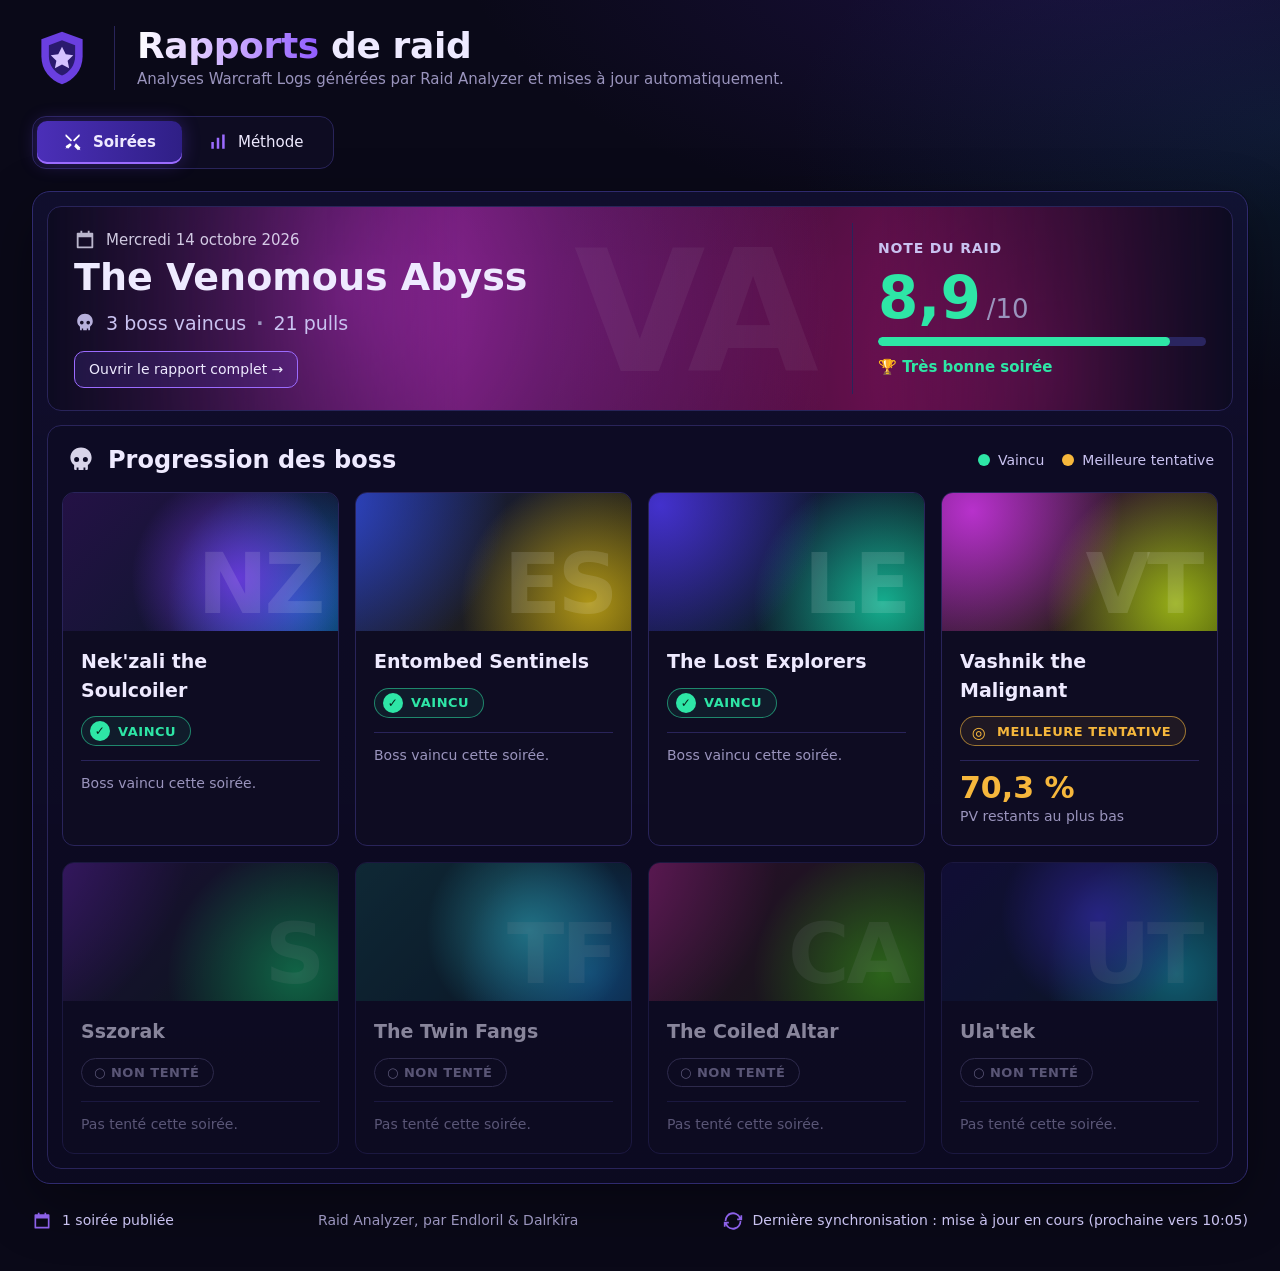
==== index.html @ fde401ca "Page d'accueil des rapports" ====
<!doctype html><html lang="fr" data-site-version="5"><head><meta charset="utf-8"><meta name="viewport" content="width=device-width,initial-scale=1">
<title>Rapports de raid</title>
<style>:root{--bg:#0a0918;--card:#121029;--card2:#0e0c22;--fg:#eeeaff;--muted:#9a94bd;--line:#29245a;--acc:#9b6bff;--accs:#9b6bff26;--good:#2ee6a6;--warn:#f6b73c;--bad:#ff6b81}
*{box-sizing:border-box}body{margin:0;color:var(--fg);font:15px/1.5 system-ui,-apple-system,"Segoe UI",Roboto,sans-serif;background:radial-gradient(900px 420px at 85% -5%,#3b1d8a55,transparent 70%),radial-gradient(700px 380px at 100% 10%,#0e5a7a33,transparent 70%),var(--bg);min-height:100vh}
a{color:inherit}.muted{color:var(--muted)}.small{font-size:13px}
.page{max-width:1420px;margin:auto;padding:26px 32px 40px}
.top{display:flex;align-items:center;gap:22px}.top .crest{width:60px;height:60px;flex:none}.crest .c1{fill:#6a3fe0}.crest .c2{fill:#2a1a6e}.crest .c3{fill:#d4c2ff}
.ttl{border-left:1px solid var(--line);padding-left:22px}.ttl h1{margin:0;font-size:36px;line-height:1.1;letter-spacing:-.01em}.grad{background:linear-gradient(90deg,#fff 0%,#c9a8ff 55%,#8f5bff 100%);-webkit-background-clip:text;background-clip:text;color:transparent}.sub{color:var(--muted);font-size:15px;margin-top:2px}
.pnav{display:inline-flex;flex-wrap:wrap;gap:0;margin:26px 0 22px;padding:4px;border:1px solid var(--line);border-radius:14px;background:var(--card2);position:static;border-bottom:1px solid var(--line)}
.pnav a,.pnav button{display:inline-flex;align-items:center;gap:10px;padding:10px 26px;border-radius:10px;text-decoration:none;font:inherit;font-size:15px;color:var(--fg);background:none;border:0;cursor:pointer}
.pnav svg{width:20px;height:20px;fill:var(--acc)}.pnav a.on,.pnav button.on{background:linear-gradient(90deg,#4b2fb8,#2f1f86);box-shadow:inset 0 -2px 0 #9b6bff,0 0 18px #6a3fe055;font-weight:600}.pnav .on svg{fill:#fff}
.pnav .d{margin-right:-2px}
.panel{border:1px solid #2f2a6e;border-radius:18px;padding:14px;background:linear-gradient(180deg,#14113a99,#0c0a22cc);box-shadow:0 0 0 1px #00000040,0 20px 60px #00000055}
.inner{border:1px solid var(--line);border-radius:14px;padding:14px;margin-top:14px;background:#0c0a2299}
.hero{position:relative;display:grid;grid-template-columns:1fr 380px;border:1px solid var(--line);border-radius:14px;overflow:hidden;min-height:176px;background:var(--card2)}
.hero>.ban{position:absolute;inset:0;height:auto;opacity:.75;-webkit-mask-image:linear-gradient(90deg,transparent 0%,#000 35%,#000 70%,transparent 100%);mask-image:linear-gradient(90deg,transparent 0%,#000 35%,#000 70%,transparent 100%)}.hero>.ban span{font-size:170px;right:420px;bottom:-30px;color:#ffffff12}
.hl,.hr{position:relative;padding:22px 26px}.hd{display:flex;align-items:center;gap:10px;color:var(--fg);opacity:.85;font-size:15px}.hl h2{font-size:38px;margin:6px 0 10px;line-height:1.1}.hs{display:flex;align-items:center;gap:10px;font-size:19px;color:#c9c2f0}.hs b{color:var(--muted)}
.hr{display:flex;flex-direction:column;justify-content:center;gap:10px}.hr:before{content:"";position:absolute;left:0;top:16px;bottom:16px;border-left:1px solid var(--line)}.hk{font-size:14px;letter-spacing:.06em;text-transform:uppercase;color:#c9c2f0;font-weight:600}
.hn{font-size:58px;font-weight:800;line-height:1}.hn span{font-size:26px;font-weight:500;color:var(--muted);margin-left:6px}.hn.good{color:var(--good)}.hn.warn{color:var(--warn)}.hn.bad{color:var(--bad)}
.bar10{height:9px;border-radius:9px;background:#2a2560;overflow:hidden}.bar10 i{display:block;height:100%;border-radius:9px;background:var(--good)}.bar10.warn i{background:var(--warn)}.bar10.bad i{background:var(--bad)}.hv{font-weight:600}.hv.good{color:var(--good)}.hv.warn{color:var(--warn)}.hv.bad{color:var(--bad)}
.btn{display:inline-block;margin-top:14px;font-size:14px;border:1px solid var(--acc);color:var(--fg);background:#5b3fc433;border-radius:10px;padding:7px 14px;text-decoration:none;cursor:pointer;font-family:inherit}.btn:hover{background:#5b3fc466}
.ico{width:22px;height:22px;fill:currentColor;flex:none;opacity:.9}
.sechead{display:flex;justify-content:space-between;align-items:center;gap:12px;flex-wrap:wrap;margin:2px 4px 14px}.sechead h2{display:flex;align-items:center;gap:12px;margin:0;font-size:24px}.sechead h2 .ico{width:30px;height:30px}
.leg{display:flex;gap:18px;font-size:14px;color:#c9c2f0}.leg span{display:inline-flex;gap:8px;align-items:center}.d{display:inline-block;width:12px;height:12px;border-radius:50%;flex:none}.d.kill{background:var(--good)}.d.best{background:var(--warn)}.d.none{background:#5b567a}
.bgrid{display:grid;grid-template-columns:repeat(auto-fill,minmax(250px,1fr));gap:16px}
.btile{display:block;background:var(--card2);border:1px solid var(--line);border-radius:12px;overflow:hidden;text-decoration:none;color:var(--fg);cursor:pointer;transition:transform .12s,border-color .12s,box-shadow .12s}.btile:hover{transform:translateY(-2px);border-color:#7b5cff;box-shadow:0 8px 26px #6a3fe033}.btile.off{opacity:.55;cursor:default}.btile.off:hover{transform:none;border-color:var(--line);box-shadow:none}
.ban{position:relative;height:138px;background:radial-gradient(circle at var(--x) var(--y),hsl(var(--a) 85% 58%/.8),transparent 55%),radial-gradient(circle at 85% 80%,hsl(var(--b) 80% 48%/.75),transparent 50%),linear-gradient(135deg,hsl(var(--a) 60% 17%),hsl(var(--b) 65% 9%));overflow:hidden}.ban span{position:absolute;right:16px;bottom:-16px;font-size:84px;font-weight:900;color:#ffffff1f;letter-spacing:-.04em}
.bt{padding:16px 18px 18px}.bt h3{margin:0 0 12px;font-size:19px}.bt hr{border:0;border-top:1px solid var(--line);margin:14px 0 12px}
.st{display:inline-flex;align-items:center;gap:8px;font-size:13px;font-weight:700;letter-spacing:.04em;text-transform:uppercase;padding:4px 14px 4px 8px;border-radius:999px;border:1.5px solid}.st i{display:inline-grid;place-items:center;width:20px;height:20px;border-radius:50%;font-style:normal;font-size:12px}
.st.kill{color:var(--good);border-color:#2ee6a688;background:#2ee6a612}.st.kill i{background:var(--good);color:#06281c}.st.best{color:var(--warn);border-color:#f6b73c99;background:#f6b73c12}.st.best i{color:var(--warn);font-size:16px}.st.none{color:var(--muted);border-color:#4a4570;padding-left:12px}
.big{font-size:30px;font-weight:800;color:var(--warn);line-height:1.1;margin-top:-2px}.bf{margin:2px 0 0;font-size:14px;color:var(--muted)}
.car{display:flex;gap:10px;overflow-x:auto;padding:2px 2px 12px;margin:0 0 6px}.sc{flex:0 0 auto;display:flex;align-items:center;gap:12px;background:var(--card2);border:1px solid var(--line);border-radius:12px;padding:8px 14px;color:var(--fg);font:inherit;cursor:pointer}.sc span{font-size:12px;color:var(--muted)}.sc em{font-style:normal;font-weight:800}.sc em.good{color:var(--good)}.sc em.warn{color:var(--warn)}.sc em.bad{color:var(--bad)}.sc.on{border-color:var(--acc);box-shadow:0 0 0 2px #9b6bff44}
.foot{display:flex;justify-content:space-between;gap:12px;flex-wrap:wrap;margin-top:26px;color:#c9c2f0;font-size:14px}.foot>span{display:inline-flex;gap:10px;align-items:center}.foot .ico{width:20px;height:20px;fill:var(--acc)}
.prose{max-width:820px;padding:8px 26px 20px}.prose h3{margin:22px 0 6px;font-size:17px}.prose li{margin:4px 0}
@media(max-width:900px){.page{padding:16px}.top{gap:14px}.top .crest{width:42px;height:42px}.ttl{padding-left:14px}.ttl h1{font-size:26px}.hero{grid-template-columns:1fr}.hr:before{left:16px;right:16px;top:0;bottom:auto;border-left:0;border-top:1px solid var(--line)}.hl h2{font-size:28px}.hn{font-size:44px}.pnav a,.pnav button{padding:9px 14px}}</style></head>
<body><div class="page">
<header class="top"><svg class="crest" viewBox="0 0 64 64" aria-hidden="true"><path d="M32 4 54 12v18c0 15-9.6 25.6-22 30C19.6 55.6 10 45 10 30V12z" class="c1"/><path d="M32 13 46 18.5V30c0 9.6-5.8 17-14 20.6C23.8 47 18 39.6 18 30V18.5z" class="c2"/><path d="M32 20l4 8 8 1-6 6 1.6 8L32 39l-7.6 4 1.6-8-6-6 8-1z" class="c3"/></svg>
<div class="ttl"><h1><span class="grad">Rapports</span> de raid</h1><div class="sub" id="sub">Analyses Warcraft Logs générées par Raid Analyzer et mises à jour automatiquement.</div></div></header>
<nav class="pnav"><a href="#/" data-r="/"><svg viewBox="0 0 24 24"><path d="M4 3l7 7-1.5 1.5L3 5V3zm16 0v2l-6.5 6.5L12 10l7-7zM8.5 13.5l2 2L6 20l-1-1-2 1 1-2-1-1zm7 0L21 19l-1 1 1 2-2-1-1 1-4.5-4.5z"/></svg>Soirées</a><a href="#/methode" data-r="/methode"><svg viewBox="0 0 24 24"><path d="M4 20V12h3v8zm6.5 0V7h3v13zM17 20V3h3v17z"/></svg>Méthode</a></nav>
<div id="app"><p class="muted">Chargement…</p></div>
<footer class="foot"><span id="fcount"></span><span class="muted">Raid Analyzer, par Endloril &amp; Dalrkïra</span><span id="fsync"></span></footer></div>
<script>
const esc=s=>String(s??"").replace(/[&<>"']/g,c=>({"&":"&amp;","<":"&lt;",">":"&gt;",'"':"&quot;","'":"&#39;"}[c]));
const day=t=>t?new Date(t).toLocaleDateString("fr-BE",{weekday:"long",day:"numeric",month:"long",year:"numeric"}):"?";
const sday=t=>t?new Date(t).toLocaleDateString("fr-BE",{weekday:"short",day:"numeric",month:"short"}):"?";
const cap=s=>s?s[0].toUpperCase()+s.slice(1):s, fr=v=>v==null?"—":Number(v).toLocaleString("fr-BE",{maximumFractionDigits:1});
const hash=s=>{let h=0;for(const c of String(s))h=(h*31+c.charCodeAt(0))>>>0;return h};
const banner=n=>{const h=hash(n),a=180+h%150,b=180+(h>>8)%150,x=20+(h>>4)%60,y=20+(h>>12)%50;return '<div class="ban" style="--a:'+a+';--b:'+b+';--x:'+x+'%;--y:'+y+'%"><span>'+esc(String(n).replace(/^the\s+/i,"").split(/[\s,']/).filter(Boolean).slice(0,2).map(w=>w[0]).join("").toUpperCase())+'</span></div>'};
const lvl=n=>n==null?"":n>=6.5?"good":n>=5?"warn":"bad", verdict=n=>n==null?"":n>=8?"Très bonne soirée":n>=6.5?"Bonne soirée":n>=5?"Soirée correcte":"Soirée difficile";
const SKULL='<svg class="ico" viewBox="0 0 24 24"><path d="M12 2C7 2 3.5 5.6 3.5 10.2c0 2.7 1.3 4.6 3 5.8V19a1 1 0 0 0 1 1h1v-2h1.5v2h4v-2H15.5v2h1a1 1 0 0 0 1-1v-3c1.7-1.2 3-3.1 3-5.8C20.5 5.6 17 2 12 2zM8.5 13.5a2 2 0 1 1 0-4 2 2 0 0 1 0 4zm7 0a2 2 0 1 1 0-4 2 2 0 0 1 0 4z"/></svg>';
const CAL='<svg class="ico" viewBox="0 0 24 24"><path d="M7 2v2H4a1 1 0 0 0-1 1v15a1 1 0 0 0 1 1h16a1 1 0 0 0 1-1V5a1 1 0 0 0-1-1h-3V2h-2v2H9V2zM5 9h14v10H5z"/></svg>';
let data=null,sel=0;
async function load(){if(data)return data;try{const r=await fetch("rapports/index.json?"+Date.now());data=r.ok?await r.json():[]}catch(e){data=[]}
  const g=data.find(x=>x.guild);if(g){document.getElementById("sub").innerHTML="&lt;"+esc(g.guild)+"&gt;"+(g.server?" · "+esc(g.server):"")+" — analyses Warcraft Logs générées par Raid Analyzer et mises à jour automatiquement.";document.title="Rapports de raid — "+g.guild}
  document.getElementById("fcount").innerHTML=CAL+data.length+" soirée"+(data.length>1?"s":"")+" publiée"+(data.length>1?"s":"");
  const live=data.find(x=>x.auto),last=Math.max(0,...data.map(x=>x.generated||0));
  document.getElementById("fsync").innerHTML='<svg class="ico" viewBox="0 0 24 24"><path d="M12 4a8 8 0 0 1 7.4 5H17v2h6V5h-2v2.3A10 10 0 0 0 2 12h2a8 8 0 0 1 8-8zm8 8a8 8 0 0 1-15.4 3H7v-2H1v6h2v-2.3A10 10 0 0 0 22 12z"/></svg>Dernière synchronisation : '+(live?"mise à jour en cours"+(live.next_update?" (prochaine vers "+new Date(live.next_update).toLocaleTimeString("fr-BE",{hour:"2-digit",minute:"2-digit"})+")":""):last?new Date(last).toLocaleString("fr-BE",{day:"2-digit",month:"2-digit",hour:"2-digit",minute:"2-digit"}):"—");
  return data}
const METHODE='<div class="panel prose"><h3>Ce qui est analysé</h3><p>Chaque soirée est analysée en entier : tous les boss et tous les pulls. La note de la soirée est la moyenne de tous les pulls de chaque joueur.</p><h3>Comment un joueur est noté</h3><ul><li>Chaque joueur est comparé à la moyenne du raid sur le même pull, mécanique par mécanique.</li><li>Un écart compte s\'il est d\'au moins 1,5× la moyenne, sur au moins 30 % des pulls, et pèse au moins 1 % des dégâts subis par le joueur.</li><li>Les pénalités sont plafonnées à 2,5 points par mécanique ; la note va de 1 à 10.</li><li>Morts : au moins 2× le raid sur 3 pulls (tanks : 1,25× sur 2 pulls).</li></ul><h3>Ce qui est gardé d\'un wipe</h3><p>Un wipe est analysé jusqu\'à l\'événement qui le cause (2e mort, tank mort non relevé, ou 1er fail majeur), plus le fail suivant.</p><h3>Healers, DPS, tanks et stuff</h3><p>Le gameplay de chaque joueur et son stuff sont comparés aux meilleurs logs mondiaux de sa spé, sur le même boss et la même difficulté. Note : 60 % gameplay comparé au top, 40 % respect de la strat.</p><h3>Mise à jour</h3><p>Pendant et après la soirée, les rapports sont complétés automatiquement. Un rapport est clôturé quand tout est chargé et qu\'aucun pull n\'a été ajouté depuis 1 h.</p></div>';
function tile(b,file){const st=!b.tried?'<span class="st none">○ Non tenté</span>':b.kills?'<span class="st kill"><i>✓</i>Vaincu</span>':'<span class="st best"><i>◎</i>Meilleure tentative</span>';
  const ft=!b.tried?'<p class="bf">Pas tenté cette soirée.</p>':b.kills?'<p class="bf">Boss vaincu cette soirée.</p>':'<div class="big">'+fr(b.best_pct)+' %</div><p class="bf">PV restants au plus bas</p>';
  const inner=banner(b.name)+'<div class="bt"><h3>'+esc(b.name)+'</h3>'+st+'<hr>'+ft+'</div>';return b.key?'<a class="btile" href="'+esc(file)+'#'+esc(b.key)+'">'+inner+'</a>':'<div class="btile off">'+inner+'</div>'}
function soirees(list){const x=list[sel]||list[0],bs=x.bosses||[],k=bs.filter(b=>b.kills).length;
  const car=list.length>1?'<div class="car">'+list.map((e,i)=>'<button class="sc'+(i===sel?" on":"")+'" data-i="'+i+'"><span>'+esc(sday(e.raid_date))+'</span><b>'+esc(e.zone||e.title)+'</b><em class="'+lvl(e.note)+'">'+fr(e.note)+'</em></button>').join("")+'</div>':"";
  const hero='<section class="hero">'+banner(x.zone||x.title)+'<div class="hl"><div class="hd">'+CAL+esc(cap(day(x.raid_date)))+'</div><h2>'+esc(x.zone||x.title)+'</h2><div class="hs">'+SKULL+k+' boss vaincu'+(k>1?"s":"")+' <b>·</b> '+(x.pulls??"?")+' pulls</div><a class="btn" href="'+esc(x.file)+'">Ouvrir le rapport complet →</a></div><div class="hr"><div class="hk">Note du raid</div><div class="hn '+lvl(x.note)+'">'+fr(x.note)+'<span>/10</span></div><div class="bar10 '+lvl(x.note)+'"><i style="width:'+((x.note??0)*10)+'%"></i></div><div class="hv '+lvl(x.note)+'">🏆 '+esc(verdict(x.note))+'</div></div></section>';
  return car+'<div class="panel">'+hero+'<section class="inner"><div class="sechead"><h2>'+SKULL+'Progression des boss</h2><div class="leg"><span><i class="d kill"></i>Vaincu</span><span><i class="d best"></i>Meilleure tentative</span></div></div><div class="bgrid">'+bs.map(b=>tile(b,x.file)).join("")+'</div></section></div>'}
async function route(){const r=location.hash.replace(/^#/,"")||"/";document.querySelectorAll(".pnav a").forEach(a=>a.classList.toggle("on",a.dataset.r===r));const app=document.getElementById("app");
  const list=await load();if(r==="/methode"){app.innerHTML=METHODE;return}
  if(!list.length){app.innerHTML='<p class="muted">Aucun rapport publié pour l\'instant.</p>';return}app.innerHTML=soirees(list)}
document.addEventListener("click",e=>{const b=e.target.closest(".sc");if(b){sel=+b.dataset.i;route()}});
addEventListener("hashchange",route);route();
</script></body></html>
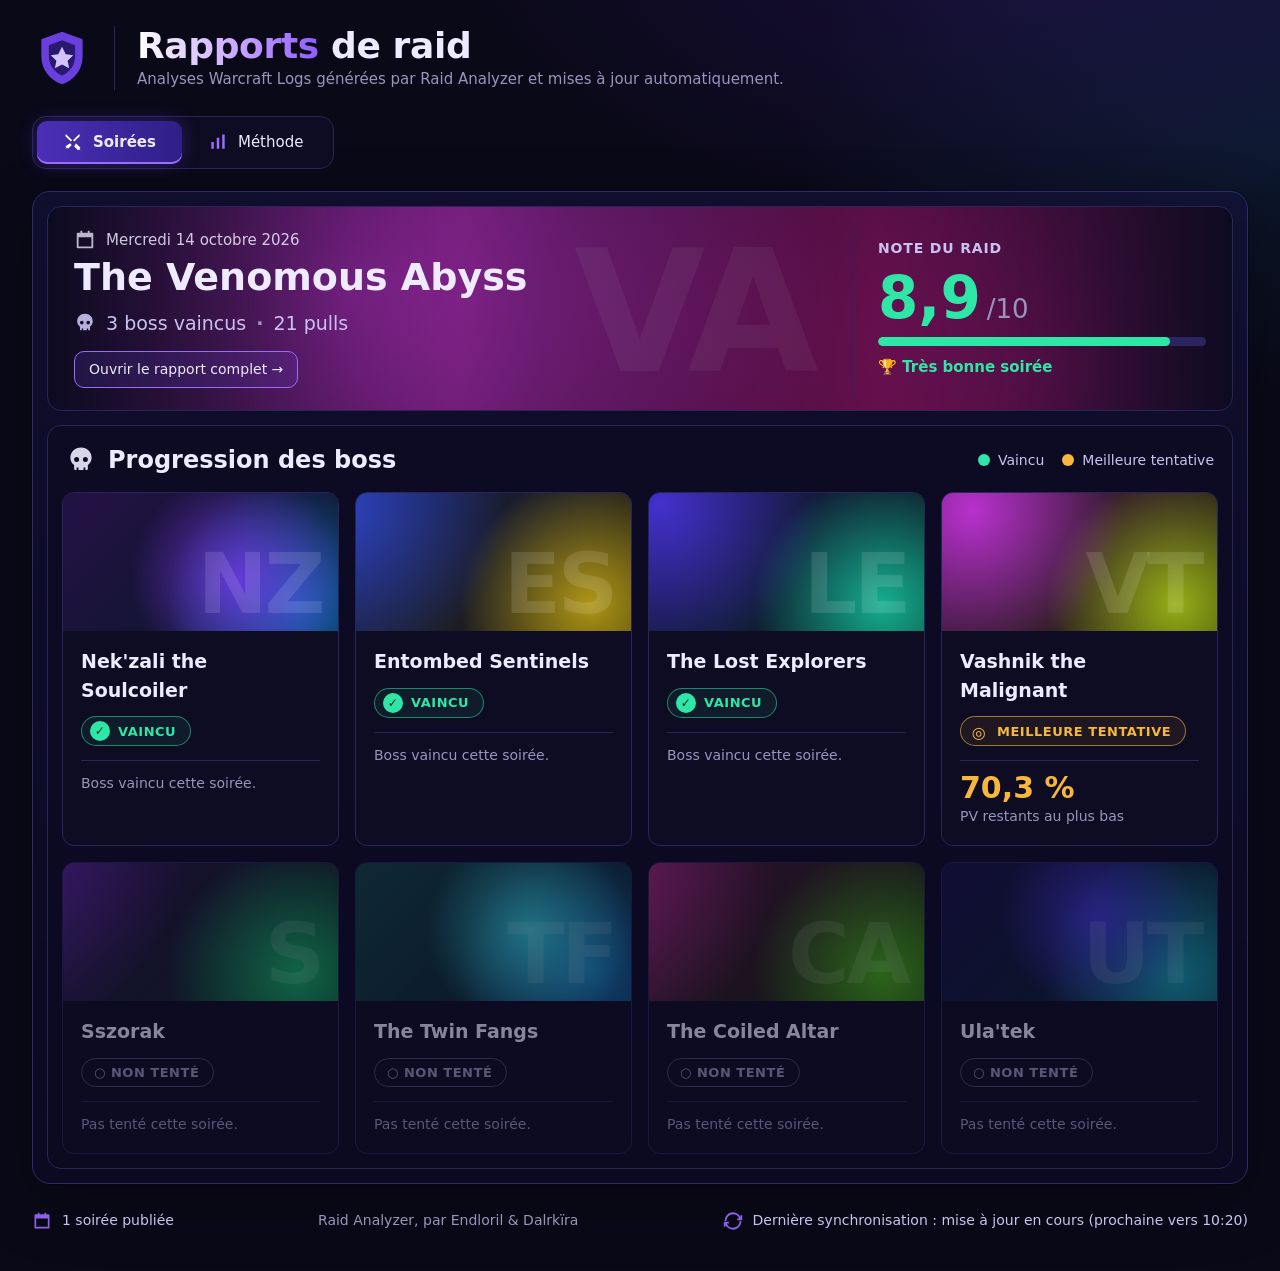
==== commit 0d550afa: "Page d'accueil des rapports" ====
--- a/index.html
+++ b/index.html
@@ -1,4 +1,4 @@
-<!doctype html><html lang="fr" data-site-version="5"><head><meta charset="utf-8"><meta name="viewport" content="width=device-width,initial-scale=1">
+<!doctype html><html lang="fr" data-site-version="6"><head><meta charset="utf-8"><meta name="viewport" content="width=device-width,initial-scale=1">
 <title>Rapports de raid</title>
 <style>:root{--bg:#0a0918;--card:#121029;--card2:#0e0c22;--fg:#eeeaff;--muted:#9a94bd;--line:#29245a;--acc:#9b6bff;--accs:#9b6bff26;--good:#2ee6a6;--warn:#f6b73c;--bad:#ff6b81}
 *{box-sizing:border-box}body{margin:0;color:var(--fg);font:15px/1.5 system-ui,-apple-system,"Segoe UI",Roboto,sans-serif;background:radial-gradient(900px 420px at 85% -5%,#3b1d8a55,transparent 70%),radial-gradient(700px 380px at 100% 10%,#0e5a7a33,transparent 70%),var(--bg);min-height:100vh}
@@ -9,11 +9,11 @@
 .pnav{display:inline-flex;flex-wrap:wrap;gap:0;margin:26px 0 22px;padding:4px;border:1px solid var(--line);border-radius:14px;background:var(--card2);position:static;border-bottom:1px solid var(--line)}
 .pnav a,.pnav button{display:inline-flex;align-items:center;gap:10px;padding:10px 26px;border-radius:10px;text-decoration:none;font:inherit;font-size:15px;color:var(--fg);background:none;border:0;cursor:pointer}
 .pnav svg{width:20px;height:20px;fill:var(--acc)}.pnav a.on,.pnav button.on{background:linear-gradient(90deg,#4b2fb8,#2f1f86);box-shadow:inset 0 -2px 0 #9b6bff,0 0 18px #6a3fe055;font-weight:600}.pnav .on svg{fill:#fff}
-.pnav .d{margin-right:-2px}
+.pnav .d{margin-right:-2px}.pn{color:var(--cc)!important}
 .panel{border:1px solid #2f2a6e;border-radius:18px;padding:14px;background:linear-gradient(180deg,#14113a99,#0c0a22cc);box-shadow:0 0 0 1px #00000040,0 20px 60px #00000055}
 .inner{border:1px solid var(--line);border-radius:14px;padding:14px;margin-top:14px;background:#0c0a2299}
-.hero{position:relative;display:grid;grid-template-columns:1fr 380px;border:1px solid var(--line);border-radius:14px;overflow:hidden;min-height:176px;background:var(--card2)}
-.hero>.ban{position:absolute;inset:0;height:auto;opacity:.75;-webkit-mask-image:linear-gradient(90deg,transparent 0%,#000 35%,#000 70%,transparent 100%);mask-image:linear-gradient(90deg,transparent 0%,#000 35%,#000 70%,transparent 100%)}.hero>.ban span{font-size:170px;right:420px;bottom:-30px;color:#ffffff12}
+.shero{position:relative;display:grid;grid-template-columns:1fr 380px;border:1px solid var(--line);border-radius:14px;overflow:hidden;min-height:176px;background:var(--card2)}
+.shero>.ban{position:absolute;inset:0;height:auto;opacity:.75;-webkit-mask-image:linear-gradient(90deg,transparent 0%,#000 35%,#000 70%,transparent 100%);mask-image:linear-gradient(90deg,transparent 0%,#000 35%,#000 70%,transparent 100%)}.shero>.ban span{font-size:170px;right:420px;bottom:-30px;color:#ffffff12}
 .hl,.hr{position:relative;padding:22px 26px}.hd{display:flex;align-items:center;gap:10px;color:var(--fg);opacity:.85;font-size:15px}.hl h2{font-size:38px;margin:6px 0 10px;line-height:1.1}.hs{display:flex;align-items:center;gap:10px;font-size:19px;color:#c9c2f0}.hs b{color:var(--muted)}
 .hr{display:flex;flex-direction:column;justify-content:center;gap:10px}.hr:before{content:"";position:absolute;left:0;top:16px;bottom:16px;border-left:1px solid var(--line)}.hk{font-size:14px;letter-spacing:.06em;text-transform:uppercase;color:#c9c2f0;font-weight:600}
 .hn{font-size:58px;font-weight:800;line-height:1}.hn span{font-size:26px;font-weight:500;color:var(--muted);margin-left:6px}.hn.good{color:var(--good)}.hn.warn{color:var(--warn)}.hn.bad{color:var(--bad)}
@@ -32,7 +32,7 @@
 .car{display:flex;gap:10px;overflow-x:auto;padding:2px 2px 12px;margin:0 0 6px}.sc{flex:0 0 auto;display:flex;align-items:center;gap:12px;background:var(--card2);border:1px solid var(--line);border-radius:12px;padding:8px 14px;color:var(--fg);font:inherit;cursor:pointer}.sc span{font-size:12px;color:var(--muted)}.sc em{font-style:normal;font-weight:800}.sc em.good{color:var(--good)}.sc em.warn{color:var(--warn)}.sc em.bad{color:var(--bad)}.sc.on{border-color:var(--acc);box-shadow:0 0 0 2px #9b6bff44}
 .foot{display:flex;justify-content:space-between;gap:12px;flex-wrap:wrap;margin-top:26px;color:#c9c2f0;font-size:14px}.foot>span{display:inline-flex;gap:10px;align-items:center}.foot .ico{width:20px;height:20px;fill:var(--acc)}
 .prose{max-width:820px;padding:8px 26px 20px}.prose h3{margin:22px 0 6px;font-size:17px}.prose li{margin:4px 0}
-@media(max-width:900px){.page{padding:16px}.top{gap:14px}.top .crest{width:42px;height:42px}.ttl{padding-left:14px}.ttl h1{font-size:26px}.hero{grid-template-columns:1fr}.hr:before{left:16px;right:16px;top:0;bottom:auto;border-left:0;border-top:1px solid var(--line)}.hl h2{font-size:28px}.hn{font-size:44px}.pnav a,.pnav button{padding:9px 14px}}</style></head>
+@media(max-width:900px){.page{padding:16px}.top{gap:14px}.top .crest{width:42px;height:42px}.ttl{padding-left:14px}.ttl h1{font-size:26px}.shero{grid-template-columns:1fr}.hr:before{left:16px;right:16px;top:0;bottom:auto;border-left:0;border-top:1px solid var(--line)}.hl h2{font-size:28px}.hn{font-size:44px}.pnav a,.pnav button{padding:9px 14px}}</style></head>
 <body><div class="page">
 <header class="top"><svg class="crest" viewBox="0 0 64 64" aria-hidden="true"><path d="M32 4 54 12v18c0 15-9.6 25.6-22 30C19.6 55.6 10 45 10 30V12z" class="c1"/><path d="M32 13 46 18.5V30c0 9.6-5.8 17-14 20.6C23.8 47 18 39.6 18 30V18.5z" class="c2"/><path d="M32 20l4 8 8 1-6 6 1.6 8L32 39l-7.6 4 1.6-8-6-6 8-1z" class="c3"/></svg>
 <div class="ttl"><h1><span class="grad">Rapports</span> de raid</h1><div class="sub" id="sub">Analyses Warcraft Logs générées par Raid Analyzer et mises à jour automatiquement.</div></div></header>
@@ -62,7 +62,7 @@
   const inner=banner(b.name)+'<div class="bt"><h3>'+esc(b.name)+'</h3>'+st+'<hr>'+ft+'</div>';return b.key?'<a class="btile" href="'+esc(file)+'#'+esc(b.key)+'">'+inner+'</a>':'<div class="btile off">'+inner+'</div>'}
 function soirees(list){const x=list[sel]||list[0],bs=x.bosses||[],k=bs.filter(b=>b.kills).length;
   const car=list.length>1?'<div class="car">'+list.map((e,i)=>'<button class="sc'+(i===sel?" on":"")+'" data-i="'+i+'"><span>'+esc(sday(e.raid_date))+'</span><b>'+esc(e.zone||e.title)+'</b><em class="'+lvl(e.note)+'">'+fr(e.note)+'</em></button>').join("")+'</div>':"";
-  const hero='<section class="hero">'+banner(x.zone||x.title)+'<div class="hl"><div class="hd">'+CAL+esc(cap(day(x.raid_date)))+'</div><h2>'+esc(x.zone||x.title)+'</h2><div class="hs">'+SKULL+k+' boss vaincu'+(k>1?"s":"")+' <b>·</b> '+(x.pulls??"?")+' pulls</div><a class="btn" href="'+esc(x.file)+'">Ouvrir le rapport complet →</a></div><div class="hr"><div class="hk">Note du raid</div><div class="hn '+lvl(x.note)+'">'+fr(x.note)+'<span>/10</span></div><div class="bar10 '+lvl(x.note)+'"><i style="width:'+((x.note??0)*10)+'%"></i></div><div class="hv '+lvl(x.note)+'">🏆 '+esc(verdict(x.note))+'</div></div></section>';
+  const hero='<section class="shero">'+banner(x.zone||x.title)+'<div class="hl"><div class="hd">'+CAL+esc(cap(day(x.raid_date)))+'</div><h2>'+esc(x.zone||x.title)+'</h2><div class="hs">'+SKULL+k+' boss vaincu'+(k>1?"s":"")+' <b>·</b> '+(x.pulls??"?")+' pulls</div><a class="btn" href="'+esc(x.file)+'">Ouvrir le rapport complet →</a></div><div class="hr"><div class="hk">Note du raid</div><div class="hn '+lvl(x.note)+'">'+fr(x.note)+'<span>/10</span></div><div class="bar10 '+lvl(x.note)+'"><i style="width:'+((x.note??0)*10)+'%"></i></div><div class="hv '+lvl(x.note)+'">🏆 '+esc(verdict(x.note))+'</div></div></section>';
   return car+'<div class="panel">'+hero+'<section class="inner"><div class="sechead"><h2>'+SKULL+'Progression des boss</h2><div class="leg"><span><i class="d kill"></i>Vaincu</span><span><i class="d best"></i>Meilleure tentative</span></div></div><div class="bgrid">'+bs.map(b=>tile(b,x.file)).join("")+'</div></section></div>'}
 async function route(){const r=location.hash.replace(/^#/,"")||"/";document.querySelectorAll(".pnav a").forEach(a=>a.classList.toggle("on",a.dataset.r===r));const app=document.getElementById("app");
   const list=await load();if(r==="/methode"){app.innerHTML=METHODE;return}
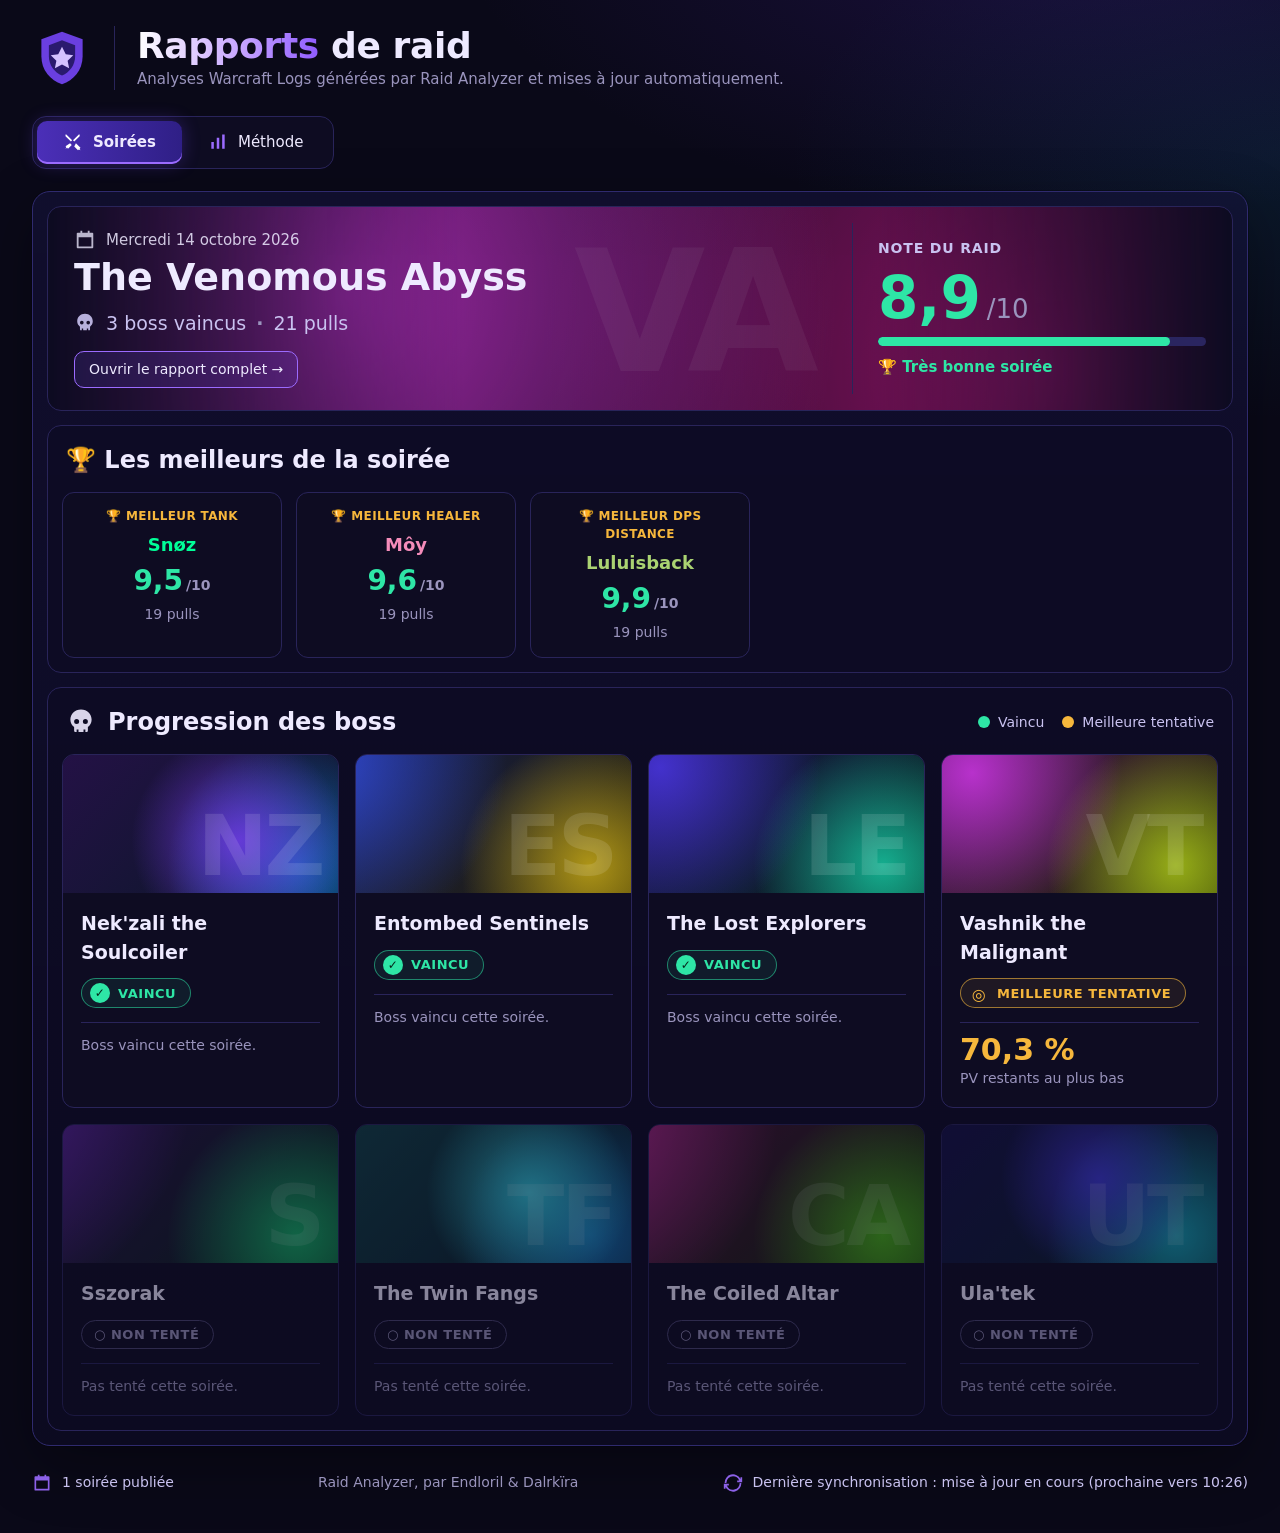
==== commit 2b1e2213: "Page d'accueil des rapports" ====
--- a/index.html
+++ b/index.html
@@ -1,4 +1,4 @@
-<!doctype html><html lang="fr" data-site-version="6"><head><meta charset="utf-8"><meta name="viewport" content="width=device-width,initial-scale=1">
+<!doctype html><html lang="fr" data-site-version="7"><head><meta charset="utf-8"><meta name="viewport" content="width=device-width,initial-scale=1">
 <title>Rapports de raid</title>
 <style>:root{--bg:#0a0918;--card:#121029;--card2:#0e0c22;--fg:#eeeaff;--muted:#9a94bd;--line:#29245a;--acc:#9b6bff;--accs:#9b6bff26;--good:#2ee6a6;--warn:#f6b73c;--bad:#ff6b81}
 *{box-sizing:border-box}body{margin:0;color:var(--fg);font:15px/1.5 system-ui,-apple-system,"Segoe UI",Roboto,sans-serif;background:radial-gradient(900px 420px at 85% -5%,#3b1d8a55,transparent 70%),radial-gradient(700px 380px at 100% 10%,#0e5a7a33,transparent 70%),var(--bg);min-height:100vh}
@@ -31,6 +31,7 @@
 .big{font-size:30px;font-weight:800;color:var(--warn);line-height:1.1;margin-top:-2px}.bf{margin:2px 0 0;font-size:14px;color:var(--muted)}
 .car{display:flex;gap:10px;overflow-x:auto;padding:2px 2px 12px;margin:0 0 6px}.sc{flex:0 0 auto;display:flex;align-items:center;gap:12px;background:var(--card2);border:1px solid var(--line);border-radius:12px;padding:8px 14px;color:var(--fg);font:inherit;cursor:pointer}.sc span{font-size:12px;color:var(--muted)}.sc em{font-style:normal;font-weight:800}.sc em.good{color:var(--good)}.sc em.warn{color:var(--warn)}.sc em.bad{color:var(--bad)}.sc.on{border-color:var(--acc);box-shadow:0 0 0 2px #9b6bff44}
 .foot{display:flex;justify-content:space-between;gap:12px;flex-wrap:wrap;margin-top:26px;color:#c9c2f0;font-size:14px}.foot>span{display:inline-flex;gap:10px;align-items:center}.foot .ico{width:20px;height:20px;fill:var(--acc)}
+.bestg{display:grid;grid-template-columns:repeat(auto-fill,minmax(220px,1fr));gap:14px}.bcard{background:var(--card2);border:1px solid var(--line);border-radius:12px;padding:14px 16px;text-align:center}.bcard .bn{font-weight:800;font-size:18px;margin:6px 0 2px}.bcard .bs{font-size:28px;font-weight:800}.bcard .bs span{font-size:14px;color:var(--muted);margin-left:3px}.bs.good{color:var(--good)}.bs.warn{color:var(--warn)}.bs.bad{color:var(--bad)}.plbl{font-size:12px;font-weight:700;letter-spacing:.03em;color:var(--warn);text-transform:uppercase}.inner .podium{margin:4px 0}
 .prose{max-width:820px;padding:8px 26px 20px}.prose h3{margin:22px 0 6px;font-size:17px}.prose li{margin:4px 0}
 @media(max-width:900px){.page{padding:16px}.top{gap:14px}.top .crest{width:42px;height:42px}.ttl{padding-left:14px}.ttl h1{font-size:26px}.shero{grid-template-columns:1fr}.hr:before{left:16px;right:16px;top:0;bottom:auto;border-left:0;border-top:1px solid var(--line)}.hl h2{font-size:28px}.hn{font-size:44px}.pnav a,.pnav button{padding:9px 14px}}</style></head>
 <body><div class="page">
@@ -49,6 +50,7 @@
 const lvl=n=>n==null?"":n>=6.5?"good":n>=5?"warn":"bad", verdict=n=>n==null?"":n>=8?"Très bonne soirée":n>=6.5?"Bonne soirée":n>=5?"Soirée correcte":"Soirée difficile";
 const SKULL='<svg class="ico" viewBox="0 0 24 24"><path d="M12 2C7 2 3.5 5.6 3.5 10.2c0 2.7 1.3 4.6 3 5.8V19a1 1 0 0 0 1 1h1v-2h1.5v2h4v-2H15.5v2h1a1 1 0 0 0 1-1v-3c1.7-1.2 3-3.1 3-5.8C20.5 5.6 17 2 12 2zM8.5 13.5a2 2 0 1 1 0-4 2 2 0 0 1 0 4zm7 0a2 2 0 1 1 0-4 2 2 0 0 1 0 4z"/></svg>';
 const CAL='<svg class="ico" viewBox="0 0 24 24"><path d="M7 2v2H4a1 1 0 0 0-1 1v15a1 1 0 0 0 1 1h16a1 1 0 0 0 1-1V5a1 1 0 0 0-1-1h-3V2h-2v2H9V2zM5 9h14v10H5z"/></svg>';
+const CC={DeathKnight:"#C41E3A",DemonHunter:"#A330C9",Druid:"#FF7C0A",Evoker:"#33937F",Hunter:"#AAD372",Mage:"#3FC7EB",Monk:"#00FF98",Paladin:"#F48CBA",Priest:"#FFFFFF",Rogue:"#FFF468",Shaman:"#0070DD",Warlock:"#8788EE",Warrior:"#C69B6D"};
 let data=null,sel=0;
 async function load(){if(data)return data;try{const r=await fetch("rapports/index.json?"+Date.now());data=r.ok?await r.json():[]}catch(e){data=[]}
   const g=data.find(x=>x.guild);if(g){document.getElementById("sub").innerHTML="&lt;"+esc(g.guild)+"&gt;"+(g.server?" · "+esc(g.server):"")+" — analyses Warcraft Logs générées par Raid Analyzer et mises à jour automatiquement.";document.title="Rapports de raid — "+g.guild}
@@ -63,7 +65,11 @@
 function soirees(list){const x=list[sel]||list[0],bs=x.bosses||[],k=bs.filter(b=>b.kills).length;
   const car=list.length>1?'<div class="car">'+list.map((e,i)=>'<button class="sc'+(i===sel?" on":"")+'" data-i="'+i+'"><span>'+esc(sday(e.raid_date))+'</span><b>'+esc(e.zone||e.title)+'</b><em class="'+lvl(e.note)+'">'+fr(e.note)+'</em></button>').join("")+'</div>':"";
   const hero='<section class="shero">'+banner(x.zone||x.title)+'<div class="hl"><div class="hd">'+CAL+esc(cap(day(x.raid_date)))+'</div><h2>'+esc(x.zone||x.title)+'</h2><div class="hs">'+SKULL+k+' boss vaincu'+(k>1?"s":"")+' <b>·</b> '+(x.pulls??"?")+' pulls</div><a class="btn" href="'+esc(x.file)+'">Ouvrir le rapport complet →</a></div><div class="hr"><div class="hk">Note du raid</div><div class="hn '+lvl(x.note)+'">'+fr(x.note)+'<span>/10</span></div><div class="bar10 '+lvl(x.note)+'"><i style="width:'+((x.note??0)*10)+'%"></i></div><div class="hv '+lvl(x.note)+'">🏆 '+esc(verdict(x.note))+'</div></div></section>';
-  return car+'<div class="panel">'+hero+'<section class="inner"><div class="sechead"><h2>'+SKULL+'Progression des boss</h2><div class="leg"><span><i class="d kill"></i>Vaincu</span><span><i class="d best"></i>Meilleure tentative</span></div></div><div class="bgrid">'+bs.map(b=>tile(b,x.file)).join("")+'</div></section></div>'}
+  const RB=[["Meilleur tank",q=>q.role==="tank"],["Meilleur healer",q=>q.role==="healer"],["Meilleur DPS mêlée",q=>q.role==="dps"&&q.sub==="melee"],["Meilleur DPS distance",q=>q.role==="dps"&&q.sub!=="melee"]];
+  const pl=[...(x.players||[])].sort((a,b)=>(b.note??0)-(a.note??0)||(b.pulls??0)-(a.pulls??0));
+  const bestc=RB.map(([l,ok])=>{const q=pl.find(ok);return q?'<div class="bcard"><div class="plbl">🏆 '+l+'</div><div class="bn" style="color:'+(CC[String(q.class||"").replace(/\s/g,"")]||"#ccc")+'">'+esc(q.name)+'</div><div class="bs '+lvl(q.note)+'">'+fr(q.note)+'<span>/10</span></div><div class="bf">'+(q.pulls??"?")+' pulls</div></div>':""}).join("");
+  const best=bestc?'<section class="inner"><div class="sechead"><h2>🏆 Les meilleurs de la soirée</h2></div><div class="bestg">'+bestc+'</div></section>':"";
+  return car+'<div class="panel">'+hero+best+'<section class="inner"><div class="sechead"><h2>'+SKULL+'Progression des boss</h2><div class="leg"><span><i class="d kill"></i>Vaincu</span><span><i class="d best"></i>Meilleure tentative</span></div></div><div class="bgrid">'+bs.map(b=>tile(b,x.file)).join("")+'</div></section></div>'}
 async function route(){const r=location.hash.replace(/^#/,"")||"/";document.querySelectorAll(".pnav a").forEach(a=>a.classList.toggle("on",a.dataset.r===r));const app=document.getElementById("app");
   const list=await load();if(r==="/methode"){app.innerHTML=METHODE;return}
   if(!list.length){app.innerHTML='<p class="muted">Aucun rapport publié pour l\'instant.</p>';return}app.innerHTML=soirees(list)}
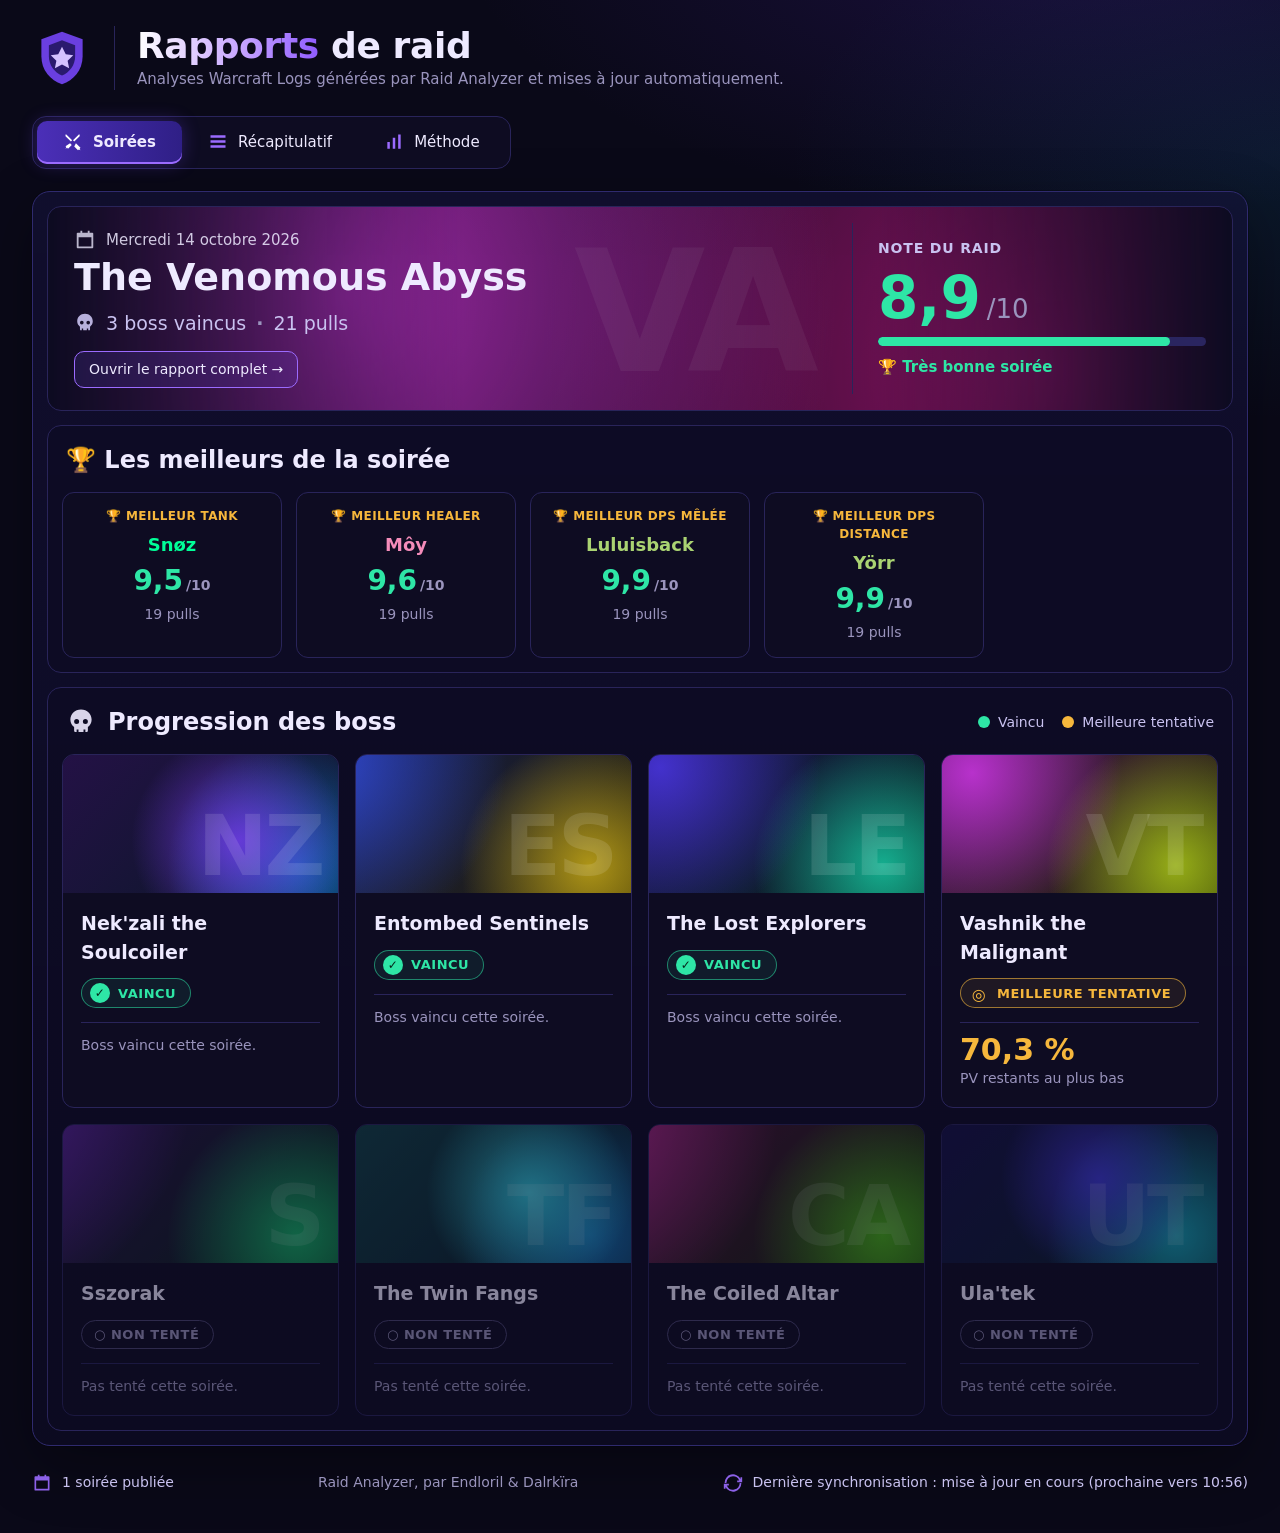
==== commit 1fe55fca: "Page d'accueil des rapports" ====
--- a/index.html
+++ b/index.html
@@ -1,4 +1,4 @@
-<!doctype html><html lang="fr" data-site-version="7"><head><meta charset="utf-8"><meta name="viewport" content="width=device-width,initial-scale=1">
+<!doctype html><html lang="fr" data-site-version="9"><head><meta charset="utf-8"><meta name="viewport" content="width=device-width,initial-scale=1">
 <title>Rapports de raid</title>
 <style>:root{--bg:#0a0918;--card:#121029;--card2:#0e0c22;--fg:#eeeaff;--muted:#9a94bd;--line:#29245a;--acc:#9b6bff;--accs:#9b6bff26;--good:#2ee6a6;--warn:#f6b73c;--bad:#ff6b81}
 *{box-sizing:border-box}body{margin:0;color:var(--fg);font:15px/1.5 system-ui,-apple-system,"Segoe UI",Roboto,sans-serif;background:radial-gradient(900px 420px at 85% -5%,#3b1d8a55,transparent 70%),radial-gradient(700px 380px at 100% 10%,#0e5a7a33,transparent 70%),var(--bg);min-height:100vh}
@@ -32,12 +32,21 @@
 .car{display:flex;gap:10px;overflow-x:auto;padding:2px 2px 12px;margin:0 0 6px}.sc{flex:0 0 auto;display:flex;align-items:center;gap:12px;background:var(--card2);border:1px solid var(--line);border-radius:12px;padding:8px 14px;color:var(--fg);font:inherit;cursor:pointer}.sc span{font-size:12px;color:var(--muted)}.sc em{font-style:normal;font-weight:800}.sc em.good{color:var(--good)}.sc em.warn{color:var(--warn)}.sc em.bad{color:var(--bad)}.sc.on{border-color:var(--acc);box-shadow:0 0 0 2px #9b6bff44}
 .foot{display:flex;justify-content:space-between;gap:12px;flex-wrap:wrap;margin-top:26px;color:#c9c2f0;font-size:14px}.foot>span{display:inline-flex;gap:10px;align-items:center}.foot .ico{width:20px;height:20px;fill:var(--acc)}
 .bestg{display:grid;grid-template-columns:repeat(auto-fill,minmax(220px,1fr));gap:14px}.bcard{background:var(--card2);border:1px solid var(--line);border-radius:12px;padding:14px 16px;text-align:center}.bcard .bn{font-weight:800;font-size:18px;margin:6px 0 2px}.bcard .bs{font-size:28px;font-weight:800}.bcard .bs span{font-size:14px;color:var(--muted);margin-left:3px}.bs.good{color:var(--good)}.bs.warn{color:var(--warn)}.bs.bad{color:var(--bad)}.plbl{font-size:12px;font-weight:700;letter-spacing:.03em;color:var(--warn);text-transform:uppercase}.inner .podium{margin:4px 0}
+.mth{padding:18px}.mflow{display:flex;align-items:stretch;gap:12px;flex-wrap:wrap;margin-bottom:16px}.mflow>i{align-self:center;font-style:normal;color:var(--acc);font-size:22px}.mstep{flex:1 1 220px;display:flex;gap:12px;align-items:flex-start;background:var(--card2);border:1px solid var(--line);border-radius:12px;padding:14px 16px}.mstep>b{display:grid;place-items:center;flex:none;width:34px;height:34px;border-radius:50%;background:linear-gradient(135deg,#6a3fe0,#3a2a8a);font-size:16px}.mstep h3{margin:0 0 2px;font-size:16px}.mstep p{margin:0;font-size:14px;color:#c9c2f0}
+.mgrid{display:grid;grid-template-columns:repeat(auto-fill,minmax(330px,1fr));gap:14px}.mcard{background:var(--card2);border:1px solid var(--line);border-radius:12px;padding:16px 18px}.mcard h3{margin:0 0 8px;font-size:17px}.mcard p{margin:6px 0;font-size:14px;line-height:1.55}.mcard ul{margin:6px 0 0;padding-left:18px}.mcard li{margin:4px 0}
+.mkpi{display:flex;gap:10px;flex-wrap:wrap;margin:10px 0}.mkpi>div{flex:1 1 90px;background:#0a0918;border:1px solid var(--line);border-radius:10px;padding:8px 10px;text-align:center}.mkpi b{display:block;font-size:22px;color:var(--acc)}.mkpi span{font-size:12px;color:var(--muted)}
+.mline{display:flex;align-items:center;gap:6px;flex-wrap:wrap;margin-top:10px;font-size:12px}.mline span{padding:3px 9px;border-radius:999px;background:#0a0918;border:1px solid var(--line)}.mline span.hit{border-color:var(--warn);color:var(--warn)}.mline span.off{opacity:.45;text-decoration:line-through}.mline i{flex:0 0 18px;height:2px;background:var(--acc)}.mline i.off{background:var(--line)}
+.msplit{display:flex;height:30px;border-radius:9px;overflow:hidden;margin:10px 0;font-size:12px;font-weight:700}.msplit i{display:grid;place-items:center;font-style:normal;background:#6a3fe0}.msplit i+i{background:#2ee6a6;color:#06281c}
+.tw{overflow-x:auto}.rtab{border-collapse:collapse;width:100%;font-size:14px}.rtab th,.rtab td{padding:8px 10px;border-bottom:1px solid var(--line);white-space:nowrap;text-align:left}.rtab th{color:var(--muted);font-weight:600;cursor:pointer;font-size:13px;vertical-align:bottom}.rtab th.num,.rtab td.num{text-align:center}.rtab tbody tr:hover{background:#ffffff08}.pdot{display:inline-block;width:10px;height:10px;border-radius:50%;margin-right:8px;vertical-align:0}
+.nchip{display:inline-block;min-width:38px;padding:2px 8px;border-radius:999px;font-weight:700;font-size:13px}.nchip.good{background:#2ee6a61f;color:var(--good)}.nchip.warn{background:#f6b73c1f;color:var(--warn)}.nchip.bad{background:#ff6b811f;color:var(--bad)}.nchip.strong{box-shadow:inset 0 0 0 1.5px currentColor}
+.bpills{display:flex;flex-wrap:wrap;gap:8px;margin:0 0 14px}.bp{display:inline-flex;align-items:center;gap:8px;font:inherit;font-size:14px;color:var(--fg);background:var(--card2);border:1px solid var(--line);border-radius:999px;padding:7px 14px;cursor:pointer}.bp.on{background:linear-gradient(90deg,#4b2fb8,#2f1f86);border-color:#7b5cff}.bp.off{opacity:.45;cursor:default}
+.mkpi2{display:grid;grid-template-columns:repeat(auto-fill,minmax(170px,1fr));gap:10px;margin-bottom:14px}.mk{background:#0a0918;border:1px solid var(--line);border-radius:10px;padding:10px 12px}.mk b{display:block;font-size:24px;color:var(--fg)}.mk span{font-size:12px;color:var(--muted)}
 .prose{max-width:820px;padding:8px 26px 20px}.prose h3{margin:22px 0 6px;font-size:17px}.prose li{margin:4px 0}
-@media(max-width:900px){.page{padding:16px}.top{gap:14px}.top .crest{width:42px;height:42px}.ttl{padding-left:14px}.ttl h1{font-size:26px}.shero{grid-template-columns:1fr}.hr:before{left:16px;right:16px;top:0;bottom:auto;border-left:0;border-top:1px solid var(--line)}.hl h2{font-size:28px}.hn{font-size:44px}.pnav a,.pnav button{padding:9px 14px}}</style></head>
+@media(max-width:900px){.mflow>i{display:none}.mgrid{grid-template-columns:1fr}.page{padding:16px}.top{gap:14px}.top .crest{width:42px;height:42px}.ttl{padding-left:14px}.ttl h1{font-size:26px}.shero{grid-template-columns:1fr}.hr:before{left:16px;right:16px;top:0;bottom:auto;border-left:0;border-top:1px solid var(--line)}.hl h2{font-size:28px}.hn{font-size:44px}.pnav a,.pnav button{padding:9px 14px}}</style></head>
 <body><div class="page">
 <header class="top"><svg class="crest" viewBox="0 0 64 64" aria-hidden="true"><path d="M32 4 54 12v18c0 15-9.6 25.6-22 30C19.6 55.6 10 45 10 30V12z" class="c1"/><path d="M32 13 46 18.5V30c0 9.6-5.8 17-14 20.6C23.8 47 18 39.6 18 30V18.5z" class="c2"/><path d="M32 20l4 8 8 1-6 6 1.6 8L32 39l-7.6 4 1.6-8-6-6 8-1z" class="c3"/></svg>
 <div class="ttl"><h1><span class="grad">Rapports</span> de raid</h1><div class="sub" id="sub">Analyses Warcraft Logs générées par Raid Analyzer et mises à jour automatiquement.</div></div></header>
-<nav class="pnav"><a href="#/" data-r="/"><svg viewBox="0 0 24 24"><path d="M4 3l7 7-1.5 1.5L3 5V3zm16 0v2l-6.5 6.5L12 10l7-7zM8.5 13.5l2 2L6 20l-1-1-2 1 1-2-1-1zm7 0L21 19l-1 1 1 2-2-1-1 1-4.5-4.5z"/></svg>Soirées</a><a href="#/methode" data-r="/methode"><svg viewBox="0 0 24 24"><path d="M4 20V12h3v8zm6.5 0V7h3v13zM17 20V3h3v17z"/></svg>Méthode</a></nav>
+<nav class="pnav"><a href="#/" data-r="/"><svg viewBox="0 0 24 24"><path d="M4 3l7 7-1.5 1.5L3 5V3zm16 0v2l-6.5 6.5L12 10l7-7zM8.5 13.5l2 2L6 20l-1-1-2 1 1-2-1-1zm7 0L21 19l-1 1 1 2-2-1-1 1-4.5-4.5z"/></svg>Soirées</a><a href="#/recap" data-r="/recap"><svg viewBox="0 0 24 24"><path d="M3 4h18v3H3zm0 6h18v3H3zm0 6h18v3H3z"/></svg>Récapitulatif</a><a href="#/methode" data-r="/methode"><svg viewBox="0 0 24 24"><path d="M4 20V12h3v8zm6.5 0V7h3v13zM17 20V3h3v17z"/></svg>Méthode</a></nav>
 <div id="app"><p class="muted">Chargement…</p></div>
 <footer class="foot"><span id="fcount"></span><span class="muted">Raid Analyzer, par Endloril &amp; Dalrkïra</span><span id="fsync"></span></footer></div>
 <script>
@@ -58,7 +67,7 @@
   const live=data.find(x=>x.auto),last=Math.max(0,...data.map(x=>x.generated||0));
   document.getElementById("fsync").innerHTML='<svg class="ico" viewBox="0 0 24 24"><path d="M12 4a8 8 0 0 1 7.4 5H17v2h6V5h-2v2.3A10 10 0 0 0 2 12h2a8 8 0 0 1 8-8zm8 8a8 8 0 0 1-15.4 3H7v-2H1v6h2v-2.3A10 10 0 0 0 22 12z"/></svg>Dernière synchronisation : '+(live?"mise à jour en cours"+(live.next_update?" (prochaine vers "+new Date(live.next_update).toLocaleTimeString("fr-BE",{hour:"2-digit",minute:"2-digit"})+")":""):last?new Date(last).toLocaleString("fr-BE",{day:"2-digit",month:"2-digit",hour:"2-digit",minute:"2-digit"}):"—");
   return data}
-const METHODE='<div class="panel prose"><h3>Ce qui est analysé</h3><p>Chaque soirée est analysée en entier : tous les boss et tous les pulls. La note de la soirée est la moyenne de tous les pulls de chaque joueur.</p><h3>Comment un joueur est noté</h3><ul><li>Chaque joueur est comparé à la moyenne du raid sur le même pull, mécanique par mécanique.</li><li>Un écart compte s\'il est d\'au moins 1,5× la moyenne, sur au moins 30 % des pulls, et pèse au moins 1 % des dégâts subis par le joueur.</li><li>Les pénalités sont plafonnées à 2,5 points par mécanique ; la note va de 1 à 10.</li><li>Morts : au moins 2× le raid sur 3 pulls (tanks : 1,25× sur 2 pulls).</li></ul><h3>Ce qui est gardé d\'un wipe</h3><p>Un wipe est analysé jusqu\'à l\'événement qui le cause (2e mort, tank mort non relevé, ou 1er fail majeur), plus le fail suivant.</p><h3>Healers, DPS, tanks et stuff</h3><p>Le gameplay de chaque joueur et son stuff sont comparés aux meilleurs logs mondiaux de sa spé, sur le même boss et la même difficulté. Note : 60 % gameplay comparé au top, 40 % respect de la strat.</p><h3>Mise à jour</h3><p>Pendant et après la soirée, les rapports sont complétés automatiquement. Un rapport est clôturé quand tout est chargé et qu\'aucun pull n\'a été ajouté depuis 1 h.</p></div>';
+const METHODE='<div class="panel mth"><section class="mflow"><div class="mstep"><b>1</b><div><h3>Un lien</h3><p>On colle le lien du rapport Warcraft Logs dans Claude.</p></div></div><i>→</i><div class="mstep"><b>2</b><div><h3>Toute la soirée</h3><p>Chaque boss et chaque pull sont analysés, kills compris.</p></div></div><i>→</i><div class="mstep"><b>3</b><div><h3>Mise à jour seule</h3><p>Nouveaux pulls et données manquantes ajoutés jusqu’à la clôture.</p></div></div></section><div class="mgrid"><article class="mcard"><h3>📊 Note d’un joueur</h3><p>Chaque joueur est comparé à la moyenne du raid sur le même pull, mécanique par mécanique. Un écart ne compte que s’il est régulier :</p><div class="mkpi"><div><b>1,5×</b><span>la moyenne du raid</span></div><div><b>30 %</b><span>des pulls au moins</span></div><div><b>1 %</b><span>des dégâts subis</span></div></div><p class="muted small">Pénalités plafonnées à 2,5 points par mécanique ; note de 1 à 10.</p></article><article class="mcard"><h3>✂️ Ce qui est gardé d’un wipe</h3><p>Le pull est analysé jusqu’à l’événement qui le cause, plus le fail suivant. La suite n’est reprochée à personne.</p><div class="mline"><span>Pull</span><i></i><span class="hit">2e mort, tank non relevé ou 1er fail majeur</span><i></i><span class="hit">fail suivant</span><i class="off"></i><span class="off">ignoré</span></div></article><article class="mcard"><h3>💀 Morts</h3><p>Signalé quand un joueur meurt nettement plus que le raid, régulièrement.</p><div class="mkpi"><div><b>2×</b><span>le raid, sur 3 pulls</span></div><div><b>1,25×</b><span>pour un tank, sur 2 pulls</span></div></div></article><article class="mcard"><h3>🎯 Gameplay et stuff</h3><p>Healers, DPS et tanks sont comparés aux meilleurs logs mondiaux de leur spé, sur le même boss et la même difficulté.</p><div class="msplit"><i style="width:60%">60 % gameplay vs top</i><i style="width:40%">40 % strat</i></div><p class="muted small">Buffs d’avant pull et bijoux exclus ; enchantements vérifiés par rapport au raid et au top.</p></article><article class="mcard"><h3>🏆 Classements</h3><p>Pour chaque boss et pour toute la soirée : meilleur tank, meilleur healer, meilleur DPS mêlée et meilleur DPS distance.</p><p class="muted small">Soirée : note moyenne de tous les pulls de chaque joueur, puis morts par pull.</p></article><article class="mcard"><h3>🔄 Mise à jour</h3><p>Pendant et après la soirée, le rapport se complète tout seul.</p><ul class="small"><li>Données manquantes : nouvel essai après la remise à zéro du quota.</li><li>Pulls en cours : vérification toutes les 10 min.</li><li>Clôturé quand tout est chargé et qu’aucun pull n’a été ajouté depuis 1 h.</li></ul></article></div></div>';
 function tile(b,file){const st=!b.tried?'<span class="st none">○ Non tenté</span>':b.kills?'<span class="st kill"><i>✓</i>Vaincu</span>':'<span class="st best"><i>◎</i>Meilleure tentative</span>';
   const ft=!b.tried?'<p class="bf">Pas tenté cette soirée.</p>':b.kills?'<p class="bf">Boss vaincu cette soirée.</p>':'<div class="big">'+fr(b.best_pct)+' %</div><p class="bf">PV restants au plus bas</p>';
   const inner=banner(b.name)+'<div class="bt"><h3>'+esc(b.name)+'</h3>'+st+'<hr>'+ft+'</div>';return b.key?'<a class="btile" href="'+esc(file)+'#'+esc(b.key)+'">'+inner+'</a>':'<div class="btile off">'+inner+'</div>'}
@@ -70,9 +79,34 @@
   const bestc=RB.map(([l,ok])=>{const q=pl.find(ok);return q?'<div class="bcard"><div class="plbl">🏆 '+l+'</div><div class="bn" style="color:'+(CC[String(q.class||"").replace(/\s/g,"")]||"#ccc")+'">'+esc(q.name)+'</div><div class="bs '+lvl(q.note)+'">'+fr(q.note)+'<span>/10</span></div><div class="bf">'+(q.pulls??"?")+' pulls</div></div>':""}).join("");
   const best=bestc?'<section class="inner"><div class="sechead"><h2>🏆 Les meilleurs de la soirée</h2></div><div class="bestg">'+bestc+'</div></section>':"";
   return car+'<div class="panel">'+hero+best+'<section class="inner"><div class="sechead"><h2>'+SKULL+'Progression des boss</h2><div class="leg"><span><i class="d kill"></i>Vaincu</span><span><i class="d best"></i>Meilleure tentative</span></div></div><div class="bgrid">'+bs.map(b=>tile(b,x.file)).join("")+'</div></section></div>'}
+let bsel=null;
+const avg=a=>{const v=a.filter(x=>x!=null);return v.length?Math.round(v.reduce((s,x)=>s+x,0)/v.length*10)/10:null};
+const cn=v=>v==null?'<td class="num" data-v="-1"><span class="muted">—</span></td>':'<td class="num" data-v="'+v+'"><span class="nchip '+lvl(v)+'">'+fr(v)+'</span></td>';
+const pname=p=>'<td data-v="'+esc(p.name)+'"><span class="pdot" style="background:'+(CC[String(p.class||"").replace(" ","")]||"#888")+'"></span>'+esc(p.name)+'</td>';
+function recap(list){
+  const L=[...list].sort((a,b)=>(a.raid_date||0)-(b.raid_date||0));
+  const head=L.map(e=>'<th class="num" title="'+esc(e.zone||e.title)+'">'+esc(sday(e.raid_date))+'</th>').join("");
+  const names=new Map();for(const e of L)for(const p of e.players||[])if(!names.has(p.name))names.set(p.name,p);
+  const rows=[...names.values()].map(p=>{const v=L.map(e=>(e.players||[]).find(x=>x.name===p.name)?.note??null);return{p,v,a:avg(v),n:v.filter(x=>x!=null).length}}).sort((a,b)=>(b.a??-1)-(a.a??-1));
+  const t1='<section class="inner"><div class="sechead"><h2>Note des joueurs, soirée par soirée</h2><span class="muted small">'+L.length+' soirée'+(L.length>1?"s":"")+' · moyenne des soirées où le joueur était présent · clique un en-tête pour trier</span></div><div class="tw"><table class="rtab sortable"><thead><tr><th>Joueur</th>'+head+'<th class="num">Moyenne</th><th class="num">Soirées</th></tr></thead><tbody>'+rows.map(r=>'<tr>'+pname(r.p)+r.v.map(cn).join("")+cn(r.a).replace("nchip","nchip strong")+'<td class="num" data-v="'+r.n+'">'+r.n+'</td></tr>').join("")+'</tbody></table></div></section>';
+  const order=[];for(const e of [...L].reverse())for(const b of e.bosses||[])if(!order.includes(b.name))order.push(b.name);
+  const tried=order.filter(n=>L.some(e=>(e.bosses||[]).some(b=>b.name===n&&b.tried)));
+  if(!bsel||!tried.includes(bsel))bsel=tried[0];
+  let t2='<section class="inner"><div class="sechead"><h2>Par boss</h2><span class="muted small">Basé sur tous les rapports publiés</span></div>';
+  if(!tried.length)return '<div class="panel">'+t1+t2+'<p class="muted">Aucun boss tenté pour l’instant.</p></section></div>';
+  t2+='<div class="bpills">'+order.map(n=>{const ok=tried.includes(n),k=L.some(e=>(e.bosses||[]).some(b=>b.name===n&&b.kills));return '<button class="bp'+(n===bsel?" on":"")+(ok?"":" off")+'" data-b="'+esc(n)+'"'+(ok?"":" disabled")+'><i class="d '+(k?"kill":ok?"best":"none")+'"></i>'+esc(n)+'</button>'}).join("")+'</div>';
+  const S=L.map(e=>({e,b:(e.bosses||[]).find(b=>b.name===bsel&&b.tried)})).filter(x=>x.b);
+  const pulls=S.reduce((a,x)=>a+(x.b.pulls||0),0),kills=S.reduce((a,x)=>a+(x.b.kills||0),0),fk=S.find(x=>x.b.kills);
+  const bests=S.filter(x=>!x.b.kills&&x.b.best_pct!=null).map(x=>x.b.best_pct);
+  const kp=(v,l)=>'<div class="mk"><b>'+v+'</b><span>'+l+'</span></div>';
+  t2+='<div class="mkpi2">'+kp(S.length,"soirée"+(S.length>1?"s":"")+" sur ce boss")+kp(pulls,"pulls au total")+kp(kills?"✓ "+kills:"—","kill"+(kills>1?"s":""))+kp(fk?esc(sday(fk.e.raid_date)):(bests.length?fr(Math.min(...bests))+" %":"—"),fk?"premier kill":"meilleur essai")+'</div>';
+  const bn=new Map();for(const x of S)for(const p of x.b.players||[])if(!bn.has(p.name))bn.set(p.name,p);
+  const br=[...bn.values()].map(p=>{const v=S.map(x=>(x.b.players||[]).find(y=>y.name===p.name)?.note??null);const w=S.map(x=>(x.b.players||[]).find(y=>y.name===p.name)?.pulls??0);const tw=w.reduce((a,b)=>a+b,0);const wa=tw?Math.round(S.reduce((a,x,i)=>a+(v[i]??0)*w[i],0)/tw*10)/10:null;return{p,v,a:wa,t:tw}}).sort((a,b)=>(b.a??-1)-(a.a??-1));
+  t2+='<div class="tw"><table class="rtab sortable"><thead><tr><th>Joueur</th>'+S.map(x=>'<th class="num">'+esc(sday(x.e.raid_date))+'<br><small class="muted">'+(x.b.kills?"✓ vaincu":fr(x.b.best_pct)+" %")+' · '+(x.b.pulls??"?")+' pulls</small></th>').join("")+'<th class="num">Moyenne</th><th class="num">Pulls</th></tr></thead><tbody>'+br.map(r=>'<tr>'+pname(r.p)+r.v.map(cn).join("")+cn(r.a).replace("nchip","nchip strong")+'<td class="num" data-v="'+r.t+'">'+r.t+'</td></tr>').join("")+'</tbody></table></div><p class="muted small">Moyenne sur ce boss pondérée par le nombre de pulls de chaque soirée.</p></section>';
+  return '<div class="panel">'+t1+t2+'</div>'}
 async function route(){const r=location.hash.replace(/^#/,"")||"/";document.querySelectorAll(".pnav a").forEach(a=>a.classList.toggle("on",a.dataset.r===r));const app=document.getElementById("app");
   const list=await load();if(r==="/methode"){app.innerHTML=METHODE;return}
-  if(!list.length){app.innerHTML='<p class="muted">Aucun rapport publié pour l\'instant.</p>';return}app.innerHTML=soirees(list)}
-document.addEventListener("click",e=>{const b=e.target.closest(".sc");if(b){sel=+b.dataset.i;route()}});
+  if(!list.length){app.innerHTML='<p class="muted">Aucun rapport publié pour l\'instant.</p>';return}app.innerHTML=r==="/recap"?recap(list):soirees(list)}
+document.addEventListener("click",e=>{const b=e.target.closest(".sc");if(b){sel=+b.dataset.i;route();return}const q=e.target.closest(".bp");if(q&&!q.disabled){bsel=q.dataset.b;route();return}const th=e.target.closest("table.sortable th");if(th){const i=[...th.parentNode.children].indexOf(th),tb=th.closest("table").tBodies[0],rs=[...tb.rows],asc=th.dataset.asc!=="1";th.dataset.asc=asc?"1":"0";rs.sort((a,b)=>{const x=a.cells[i].dataset.v,y=b.cells[i].dataset.v,nx=parseFloat(x),ny=parseFloat(y);const c=(!isNaN(nx)&&!isNaN(ny))?nx-ny:String(x).localeCompare(y,"fr");return asc?c:-c});rs.forEach(r=>tb.appendChild(r))}});
 addEventListener("hashchange",route);route();
 </script></body></html>
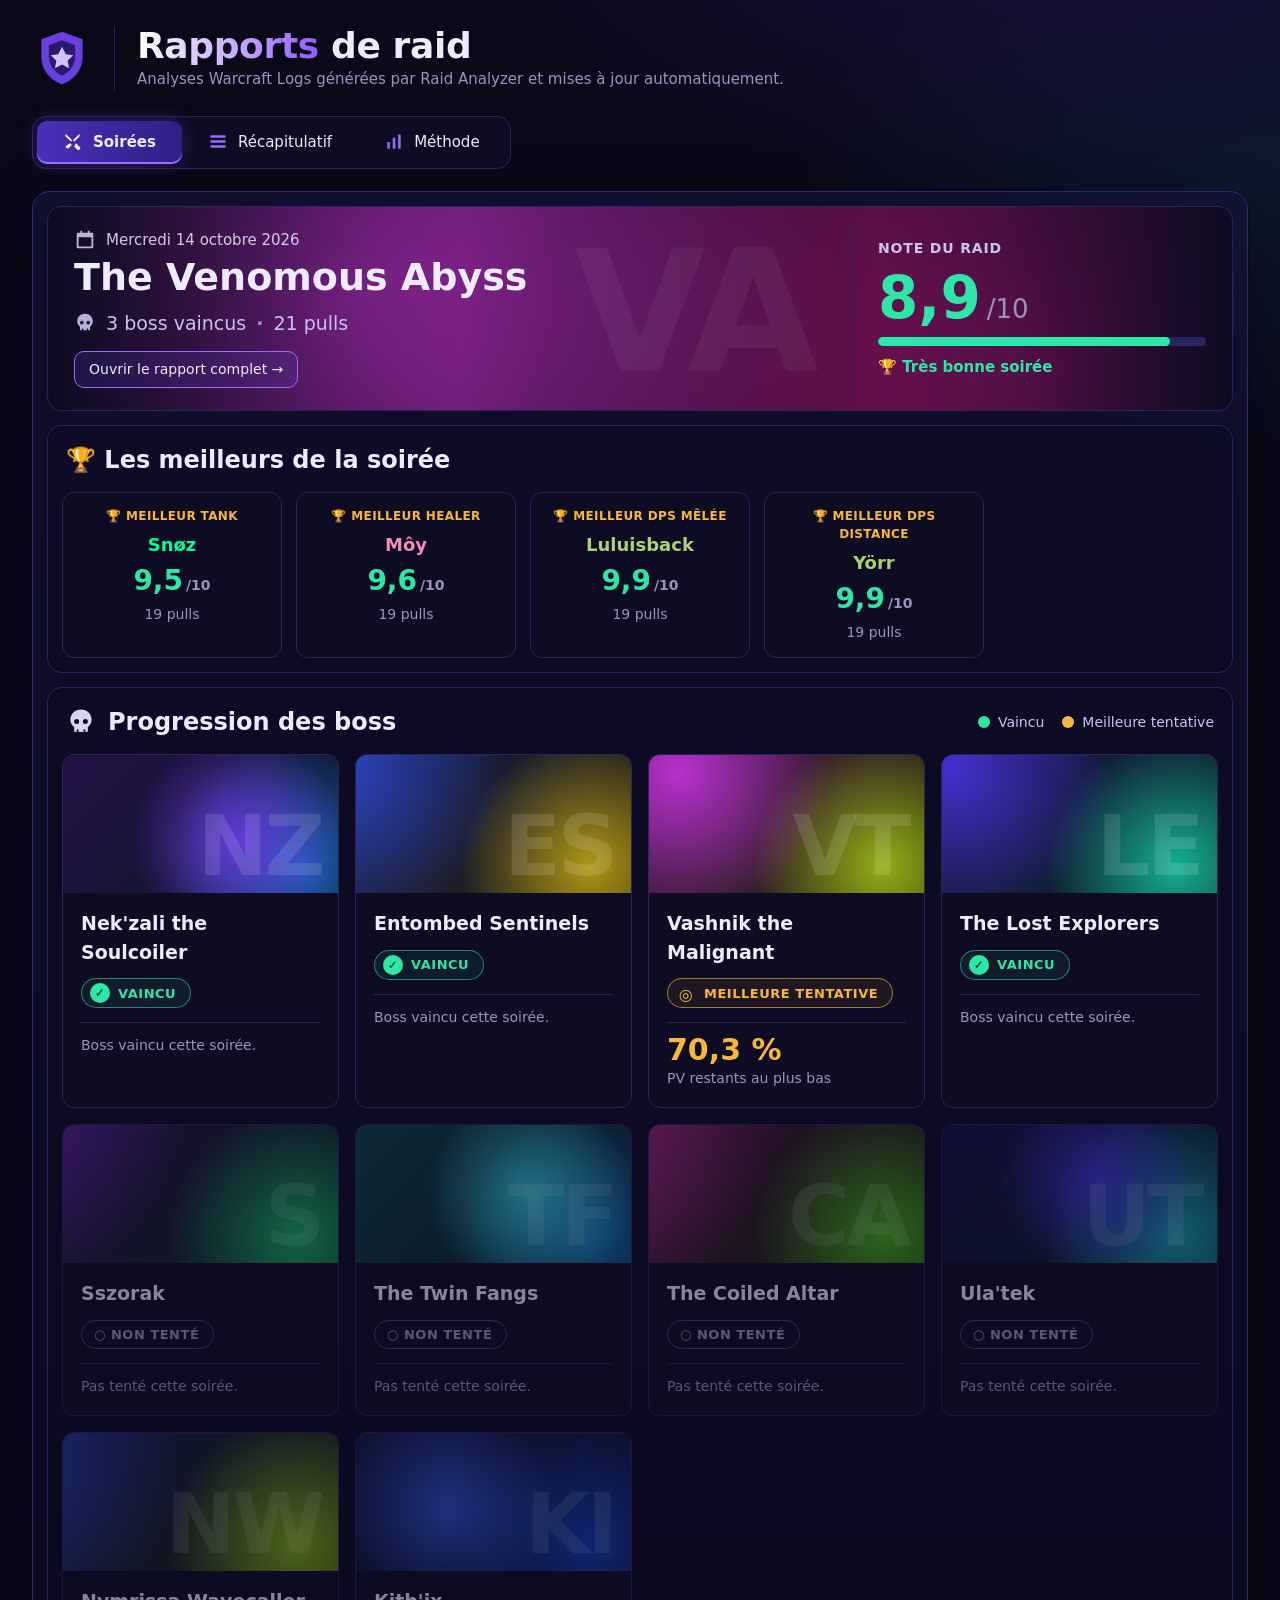
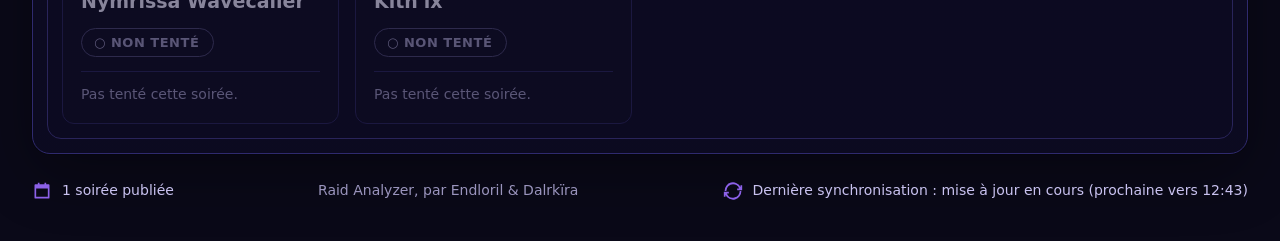
==== commit 5837ae1d: "Page d'accueil des rapports" ====
--- a/index.html
+++ b/index.html
@@ -1,4 +1,4 @@
-<!doctype html><html lang="fr" data-site-version="9"><head><meta charset="utf-8"><meta name="viewport" content="width=device-width,initial-scale=1">
+<!doctype html><html lang="fr" data-site-version="10"><head><meta charset="utf-8"><meta name="viewport" content="width=device-width,initial-scale=1">
 <title>Rapports de raid</title>
 <style>:root{--bg:#0a0918;--card:#121029;--card2:#0e0c22;--fg:#eeeaff;--muted:#9a94bd;--line:#29245a;--acc:#9b6bff;--accs:#9b6bff26;--good:#2ee6a6;--warn:#f6b73c;--bad:#ff6b81}
 *{box-sizing:border-box}body{margin:0;color:var(--fg);font:15px/1.5 system-ui,-apple-system,"Segoe UI",Roboto,sans-serif;background:radial-gradient(900px 420px at 85% -5%,#3b1d8a55,transparent 70%),radial-gradient(700px 380px at 100% 10%,#0e5a7a33,transparent 70%),var(--bg);min-height:100vh}
@@ -38,7 +38,7 @@
 .mline{display:flex;align-items:center;gap:6px;flex-wrap:wrap;margin-top:10px;font-size:12px}.mline span{padding:3px 9px;border-radius:999px;background:#0a0918;border:1px solid var(--line)}.mline span.hit{border-color:var(--warn);color:var(--warn)}.mline span.off{opacity:.45;text-decoration:line-through}.mline i{flex:0 0 18px;height:2px;background:var(--acc)}.mline i.off{background:var(--line)}
 .msplit{display:flex;height:30px;border-radius:9px;overflow:hidden;margin:10px 0;font-size:12px;font-weight:700}.msplit i{display:grid;place-items:center;font-style:normal;background:#6a3fe0}.msplit i+i{background:#2ee6a6;color:#06281c}
 .tw{overflow-x:auto}.rtab{border-collapse:collapse;width:100%;font-size:14px}.rtab th,.rtab td{padding:8px 10px;border-bottom:1px solid var(--line);white-space:nowrap;text-align:left}.rtab th{color:var(--muted);font-weight:600;cursor:pointer;font-size:13px;vertical-align:bottom}.rtab th.num,.rtab td.num{text-align:center}.rtab tbody tr:hover{background:#ffffff08}.pdot{display:inline-block;width:10px;height:10px;border-radius:50%;margin-right:8px;vertical-align:0}
-.nchip{display:inline-block;min-width:38px;padding:2px 8px;border-radius:999px;font-weight:700;font-size:13px}.nchip.good{background:#2ee6a61f;color:var(--good)}.nchip.warn{background:#f6b73c1f;color:var(--warn)}.nchip.bad{background:#ff6b811f;color:var(--bad)}.nchip.strong{box-shadow:inset 0 0 0 1.5px currentColor}
+.nlink{text-decoration:none;border-radius:999px;display:inline-block}.nlink:hover .nchip,.nlink:focus-visible .nchip{box-shadow:0 0 0 1.5px currentColor}.nchip{display:inline-block;min-width:38px;padding:2px 8px;border-radius:999px;font-weight:700;font-size:13px}.nchip.good{background:#2ee6a61f;color:var(--good)}.nchip.warn{background:#f6b73c1f;color:var(--warn)}.nchip.bad{background:#ff6b811f;color:var(--bad)}.nchip.strong{box-shadow:inset 0 0 0 1.5px currentColor}
 .bpills{display:flex;flex-wrap:wrap;gap:8px;margin:0 0 14px}.bp{display:inline-flex;align-items:center;gap:8px;font:inherit;font-size:14px;color:var(--fg);background:var(--card2);border:1px solid var(--line);border-radius:999px;padding:7px 14px;cursor:pointer}.bp.on{background:linear-gradient(90deg,#4b2fb8,#2f1f86);border-color:#7b5cff}.bp.off{opacity:.45;cursor:default}
 .mkpi2{display:grid;grid-template-columns:repeat(auto-fill,minmax(170px,1fr));gap:10px;margin-bottom:14px}.mk{background:#0a0918;border:1px solid var(--line);border-radius:10px;padding:10px 12px}.mk b{display:block;font-size:24px;color:var(--fg)}.mk span{font-size:12px;color:var(--muted)}
 .prose{max-width:820px;padding:8px 26px 20px}.prose h3{margin:22px 0 6px;font-size:17px}.prose li{margin:4px 0}
@@ -81,18 +81,19 @@
   return car+'<div class="panel">'+hero+best+'<section class="inner"><div class="sechead"><h2>'+SKULL+'Progression des boss</h2><div class="leg"><span><i class="d kill"></i>Vaincu</span><span><i class="d best"></i>Meilleure tentative</span></div></div><div class="bgrid">'+bs.map(b=>tile(b,x.file)).join("")+'</div></section></div>'}
 let bsel=null;
 const avg=a=>{const v=a.filter(x=>x!=null);return v.length?Math.round(v.reduce((s,x)=>s+x,0)/v.length*10)/10:null};
-const cn=v=>v==null?'<td class="num" data-v="-1"><span class="muted">—</span></td>':'<td class="num" data-v="'+v+'"><span class="nchip '+lvl(v)+'">'+fr(v)+'</span></td>';
+const cn=(v,href)=>v==null?'<td class="num" data-v="-1"><span class="muted">—</span></td>':'<td class="num" data-v="'+v+'">'+(href?'<a class="nlink" href="'+esc(href)+'" title="Voir le détail de cette note">':'')+'<span class="nchip '+lvl(v)+'">'+fr(v)+'</span>'+(href?'</a>':'')+'</td>';
+const golink=(file,...parts)=>file?file+'#go='+encodeURIComponent(parts.join('|')):null;
 const pname=p=>'<td data-v="'+esc(p.name)+'"><span class="pdot" style="background:'+(CC[String(p.class||"").replace(" ","")]||"#888")+'"></span>'+esc(p.name)+'</td>';
 function recap(list){
   const L=[...list].sort((a,b)=>(a.raid_date||0)-(b.raid_date||0));
   const head=L.map(e=>'<th class="num" title="'+esc(e.zone||e.title)+'">'+esc(sday(e.raid_date))+'</th>').join("");
   const names=new Map();for(const e of L)for(const p of e.players||[])if(!names.has(p.name))names.set(p.name,p);
   const rows=[...names.values()].map(p=>{const v=L.map(e=>(e.players||[]).find(x=>x.name===p.name)?.note??null);return{p,v,a:avg(v),n:v.filter(x=>x!=null).length}}).sort((a,b)=>(b.a??-1)-(a.a??-1));
-  const t1='<section class="inner"><div class="sechead"><h2>Note des joueurs, soirée par soirée</h2><span class="muted small">'+L.length+' soirée'+(L.length>1?"s":"")+' · moyenne des soirées où le joueur était présent · clique un en-tête pour trier</span></div><div class="tw"><table class="rtab sortable"><thead><tr><th>Joueur</th>'+head+'<th class="num">Moyenne</th><th class="num">Soirées</th></tr></thead><tbody>'+rows.map(r=>'<tr>'+pname(r.p)+r.v.map(cn).join("")+cn(r.a).replace("nchip","nchip strong")+'<td class="num" data-v="'+r.n+'">'+r.n+'</td></tr>').join("")+'</tbody></table></div></section>';
+  const t1='<section class="inner"><div class="sechead"><h2>Note des joueurs, soirée par soirée</h2><span class="muted small">'+L.length+' soirée'+(L.length>1?"s":"")+' · moyenne des soirées où le joueur était présent · clique une note pour son détail, un en-tête pour trier</span></div><div class="tw"><table class="rtab sortable"><thead><tr><th>Joueur</th>'+head+'<th class="num">Moyenne</th><th class="num">Soirées</th></tr></thead><tbody>'+rows.map(r=>'<tr>'+pname(r.p)+r.v.map((v,i)=>cn(v,golink(L[i].file,"m",r.p.name))).join("")+cn(r.a).replace("nchip","nchip strong")+'<td class="num" data-v="'+r.n+'">'+r.n+'</td></tr>').join("")+'</tbody></table></div></section>';
   const order=[];for(const e of [...L].reverse())for(const b of e.bosses||[])if(!order.includes(b.name))order.push(b.name);
   const tried=order.filter(n=>L.some(e=>(e.bosses||[]).some(b=>b.name===n&&b.tried)));
   if(!bsel||!tried.includes(bsel))bsel=tried[0];
-  let t2='<section class="inner"><div class="sechead"><h2>Par boss</h2><span class="muted small">Basé sur tous les rapports publiés</span></div>';
+  let t2='<section class="inner"><div class="sechead"><h2>Par boss</h2><span class="muted small">Basé sur tous les rapports publiés · clique une note pour son détail</span></div>';
   if(!tried.length)return '<div class="panel">'+t1+t2+'<p class="muted">Aucun boss tenté pour l’instant.</p></section></div>';
   t2+='<div class="bpills">'+order.map(n=>{const ok=tried.includes(n),k=L.some(e=>(e.bosses||[]).some(b=>b.name===n&&b.kills));return '<button class="bp'+(n===bsel?" on":"")+(ok?"":" off")+'" data-b="'+esc(n)+'"'+(ok?"":" disabled")+'><i class="d '+(k?"kill":ok?"best":"none")+'"></i>'+esc(n)+'</button>'}).join("")+'</div>';
   const S=L.map(e=>({e,b:(e.bosses||[]).find(b=>b.name===bsel&&b.tried)})).filter(x=>x.b);
@@ -102,7 +103,7 @@
   t2+='<div class="mkpi2">'+kp(S.length,"soirée"+(S.length>1?"s":"")+" sur ce boss")+kp(pulls,"pulls au total")+kp(kills?"✓ "+kills:"—","kill"+(kills>1?"s":""))+kp(fk?esc(sday(fk.e.raid_date)):(bests.length?fr(Math.min(...bests))+" %":"—"),fk?"premier kill":"meilleur essai")+'</div>';
   const bn=new Map();for(const x of S)for(const p of x.b.players||[])if(!bn.has(p.name))bn.set(p.name,p);
   const br=[...bn.values()].map(p=>{const v=S.map(x=>(x.b.players||[]).find(y=>y.name===p.name)?.note??null);const w=S.map(x=>(x.b.players||[]).find(y=>y.name===p.name)?.pulls??0);const tw=w.reduce((a,b)=>a+b,0);const wa=tw?Math.round(S.reduce((a,x,i)=>a+(v[i]??0)*w[i],0)/tw*10)/10:null;return{p,v,a:wa,t:tw}}).sort((a,b)=>(b.a??-1)-(a.a??-1));
-  t2+='<div class="tw"><table class="rtab sortable"><thead><tr><th>Joueur</th>'+S.map(x=>'<th class="num">'+esc(sday(x.e.raid_date))+'<br><small class="muted">'+(x.b.kills?"✓ vaincu":fr(x.b.best_pct)+" %")+' · '+(x.b.pulls??"?")+' pulls</small></th>').join("")+'<th class="num">Moyenne</th><th class="num">Pulls</th></tr></thead><tbody>'+br.map(r=>'<tr>'+pname(r.p)+r.v.map(cn).join("")+cn(r.a).replace("nchip","nchip strong")+'<td class="num" data-v="'+r.t+'">'+r.t+'</td></tr>').join("")+'</tbody></table></div><p class="muted small">Moyenne sur ce boss pondérée par le nombre de pulls de chaque soirée.</p></section>';
+  t2+='<div class="tw"><table class="rtab sortable"><thead><tr><th>Joueur</th>'+S.map(x=>'<th class="num">'+esc(sday(x.e.raid_date))+'<br><small class="muted">'+(x.b.kills?"✓ vaincu":fr(x.b.best_pct)+" %")+' · '+(x.b.pulls??"?")+' pulls</small></th>').join("")+'<th class="num">Moyenne</th><th class="num">Pulls</th></tr></thead><tbody>'+br.map(r=>'<tr>'+pname(r.p)+r.v.map((v,i)=>cn(v,S[i].b.key?golink(S[i].e.file,"p",S[i].b.key,r.p.name,r.p.role||""):golink(S[i].e.file,"m",r.p.name))).join("")+cn(r.a).replace("nchip","nchip strong")+'<td class="num" data-v="'+r.t+'">'+r.t+'</td></tr>').join("")+'</tbody></table></div><p class="muted small">Moyenne sur ce boss pondérée par le nombre de pulls de chaque soirée.</p></section>';
   return '<div class="panel">'+t1+t2+'</div>'}
 async function route(){const r=location.hash.replace(/^#/,"")||"/";document.querySelectorAll(".pnav a").forEach(a=>a.classList.toggle("on",a.dataset.r===r));const app=document.getElementById("app");
   const list=await load();if(r==="/methode"){app.innerHTML=METHODE;return}
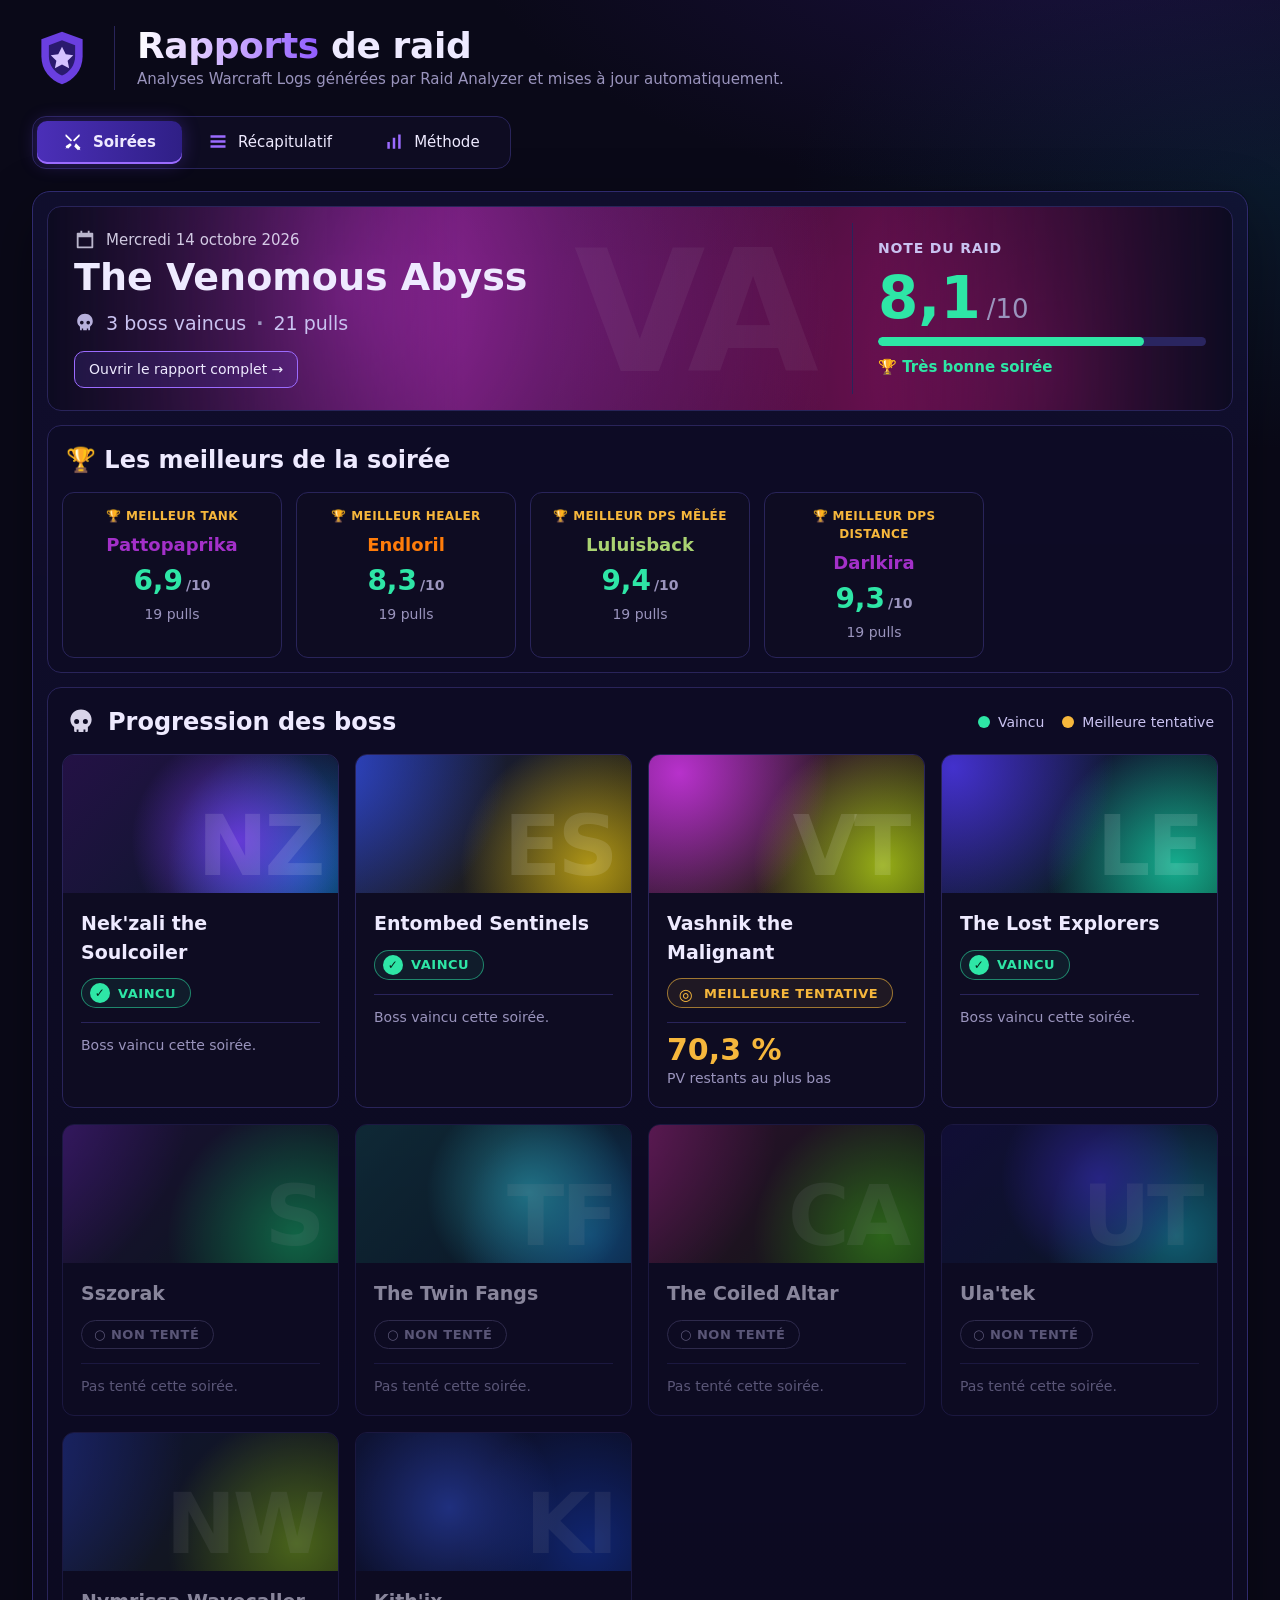
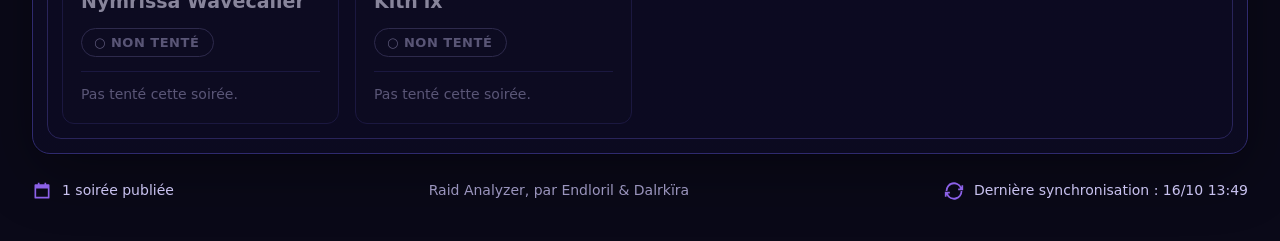
==== commit fce031c6: "Page d'accueil des rapports" ====
--- a/index.html
+++ b/index.html
@@ -1,4 +1,4 @@
-<!doctype html><html lang="fr" data-site-version="10"><head><meta charset="utf-8"><meta name="viewport" content="width=device-width,initial-scale=1">
+<!doctype html><html lang="fr" data-site-version="11"><head><meta charset="utf-8"><meta name="viewport" content="width=device-width,initial-scale=1">
 <title>Rapports de raid</title>
 <style>:root{--bg:#0a0918;--card:#121029;--card2:#0e0c22;--fg:#eeeaff;--muted:#9a94bd;--line:#29245a;--acc:#9b6bff;--accs:#9b6bff26;--good:#2ee6a6;--warn:#f6b73c;--bad:#ff6b81}
 *{box-sizing:border-box}body{margin:0;color:var(--fg);font:15px/1.5 system-ui,-apple-system,"Segoe UI",Roboto,sans-serif;background:radial-gradient(900px 420px at 85% -5%,#3b1d8a55,transparent 70%),radial-gradient(700px 380px at 100% 10%,#0e5a7a33,transparent 70%),var(--bg);min-height:100vh}
@@ -67,7 +67,7 @@
   const live=data.find(x=>x.auto),last=Math.max(0,...data.map(x=>x.generated||0));
   document.getElementById("fsync").innerHTML='<svg class="ico" viewBox="0 0 24 24"><path d="M12 4a8 8 0 0 1 7.4 5H17v2h6V5h-2v2.3A10 10 0 0 0 2 12h2a8 8 0 0 1 8-8zm8 8a8 8 0 0 1-15.4 3H7v-2H1v6h2v-2.3A10 10 0 0 0 22 12z"/></svg>Dernière synchronisation : '+(live?"mise à jour en cours"+(live.next_update?" (prochaine vers "+new Date(live.next_update).toLocaleTimeString("fr-BE",{hour:"2-digit",minute:"2-digit"})+")":""):last?new Date(last).toLocaleString("fr-BE",{day:"2-digit",month:"2-digit",hour:"2-digit",minute:"2-digit"}):"—");
   return data}
-const METHODE='<div class="panel mth"><section class="mflow"><div class="mstep"><b>1</b><div><h3>Un lien</h3><p>On colle le lien du rapport Warcraft Logs dans Claude.</p></div></div><i>→</i><div class="mstep"><b>2</b><div><h3>Toute la soirée</h3><p>Chaque boss et chaque pull sont analysés, kills compris.</p></div></div><i>→</i><div class="mstep"><b>3</b><div><h3>Mise à jour seule</h3><p>Nouveaux pulls et données manquantes ajoutés jusqu’à la clôture.</p></div></div></section><div class="mgrid"><article class="mcard"><h3>📊 Note d’un joueur</h3><p>Chaque joueur est comparé à la moyenne du raid sur le même pull, mécanique par mécanique. Un écart ne compte que s’il est régulier :</p><div class="mkpi"><div><b>1,5×</b><span>la moyenne du raid</span></div><div><b>30 %</b><span>des pulls au moins</span></div><div><b>1 %</b><span>des dégâts subis</span></div></div><p class="muted small">Pénalités plafonnées à 2,5 points par mécanique ; note de 1 à 10.</p></article><article class="mcard"><h3>✂️ Ce qui est gardé d’un wipe</h3><p>Le pull est analysé jusqu’à l’événement qui le cause, plus le fail suivant. La suite n’est reprochée à personne.</p><div class="mline"><span>Pull</span><i></i><span class="hit">2e mort, tank non relevé ou 1er fail majeur</span><i></i><span class="hit">fail suivant</span><i class="off"></i><span class="off">ignoré</span></div></article><article class="mcard"><h3>💀 Morts</h3><p>Signalé quand un joueur meurt nettement plus que le raid, régulièrement.</p><div class="mkpi"><div><b>2×</b><span>le raid, sur 3 pulls</span></div><div><b>1,25×</b><span>pour un tank, sur 2 pulls</span></div></div></article><article class="mcard"><h3>🎯 Gameplay et stuff</h3><p>Healers, DPS et tanks sont comparés aux meilleurs logs mondiaux de leur spé, sur le même boss et la même difficulté.</p><div class="msplit"><i style="width:60%">60 % gameplay vs top</i><i style="width:40%">40 % strat</i></div><p class="muted small">Buffs d’avant pull et bijoux exclus ; enchantements vérifiés par rapport au raid et au top.</p></article><article class="mcard"><h3>🏆 Classements</h3><p>Pour chaque boss et pour toute la soirée : meilleur tank, meilleur healer, meilleur DPS mêlée et meilleur DPS distance.</p><p class="muted small">Soirée : note moyenne de tous les pulls de chaque joueur, puis morts par pull.</p></article><article class="mcard"><h3>🔄 Mise à jour</h3><p>Pendant et après la soirée, le rapport se complète tout seul.</p><ul class="small"><li>Données manquantes : nouvel essai après la remise à zéro du quota.</li><li>Pulls en cours : vérification toutes les 10 min.</li><li>Clôturé quand tout est chargé et qu’aucun pull n’a été ajouté depuis 1 h.</li></ul></article></div></div>';
+const METHODE='<div class="panel mth"><section class="mflow"><div class="mstep"><b>1</b><div><h3>Un lien</h3><p>On colle le lien du rapport Warcraft Logs dans Claude.</p></div></div><i>→</i><div class="mstep"><b>2</b><div><h3>Toute la soirée</h3><p>Chaque boss et chaque pull sont analysés, kills compris.</p></div></div><i>→</i><div class="mstep"><b>3</b><div><h3>Mise à jour seule</h3><p>Nouveaux pulls et données manquantes ajoutés jusqu’à la clôture.</p></div></div></section><div class="mgrid"><article class="mcard"><h3>📊 Note d’un joueur</h3><p>Chaque joueur est comparé à la moyenne du raid sur le même pull, mécanique par mécanique. Un écart ne compte que s’il est régulier :</p><div class="mkpi"><div><b>1,5×</b><span>la moyenne du raid</span></div><div><b>30 %</b><span>des pulls au moins</span></div><div><b>1 %</b><span>des dégâts subis</span></div></div><p class="muted small">Pénalités plafonnées à 2,5 points par mécanique ; note de 1 à 10.</p></article><article class="mcard"><h3>✂️ Ce qui est gardé d’un wipe</h3><p>Le pull est analysé jusqu’à l’événement qui le cause, plus le fail suivant. La suite n’est reprochée à personne.</p><div class="mline"><span>Pull</span><i></i><span class="hit">2e mort, tank non relevé ou 1er fail majeur</span><i></i><span class="hit">fail suivant</span><i class="off"></i><span class="off">ignoré</span></div></article><article class="mcard"><h3>💀 Morts</h3><p>Signalé quand un joueur meurt nettement plus que le raid, régulièrement.</p><div class="mkpi"><div><b>2×</b><span>le raid, sur 3 pulls</span></div><div><b>1,25×</b><span>pour un tank, sur 2 pulls</span></div></div></article><article class="mcard"><h3>🎯 Gameplay et stuff</h3><p>Healers, DPS et tanks sont comparés aux meilleurs logs mondiaux de leur spé, sur le même boss et la même difficulté.</p><p class="small"><b>Note d’un fight</b> = moyenne de catégories selon le rôle. DPS : strat, dégâts, survie, gameplay. Healer : strat, soins, survie, gameplay (/10) et dégâts (/5). Tank : strat, mitigation et survie, gameplay (/10), dégâts et soins (/5). Une catégorie /5 pèse deux fois moins.</p><p class="muted small">Buffs d’avant pull et bijoux exclus ; enchantements vérifiés par rapport au raid et au top.</p></article><article class="mcard"><h3>🏆 Classements</h3><p>Pour chaque boss et pour toute la soirée : meilleur tank, meilleur healer, meilleur DPS mêlée et meilleur DPS distance.</p><p class="muted small">Soirée : note moyenne de tous les pulls de chaque joueur, puis morts par pull.</p></article><article class="mcard"><h3>🔄 Mise à jour</h3><p>Pendant et après la soirée, le rapport se complète tout seul.</p><ul class="small"><li>Données manquantes : nouvel essai après la remise à zéro du quota.</li><li>Pulls en cours : vérification toutes les 10 min.</li><li>Clôturé quand tout est chargé et qu’aucun pull n’a été ajouté depuis 1 h.</li></ul></article></div></div>';
 function tile(b,file){const st=!b.tried?'<span class="st none">○ Non tenté</span>':b.kills?'<span class="st kill"><i>✓</i>Vaincu</span>':'<span class="st best"><i>◎</i>Meilleure tentative</span>';
   const ft=!b.tried?'<p class="bf">Pas tenté cette soirée.</p>':b.kills?'<p class="bf">Boss vaincu cette soirée.</p>':'<div class="big">'+fr(b.best_pct)+' %</div><p class="bf">PV restants au plus bas</p>';
   const inner=banner(b.name)+'<div class="bt"><h3>'+esc(b.name)+'</h3>'+st+'<hr>'+ft+'</div>';return b.key?'<a class="btile" href="'+esc(file)+'#'+esc(b.key)+'">'+inner+'</a>':'<div class="btile off">'+inner+'</div>'}
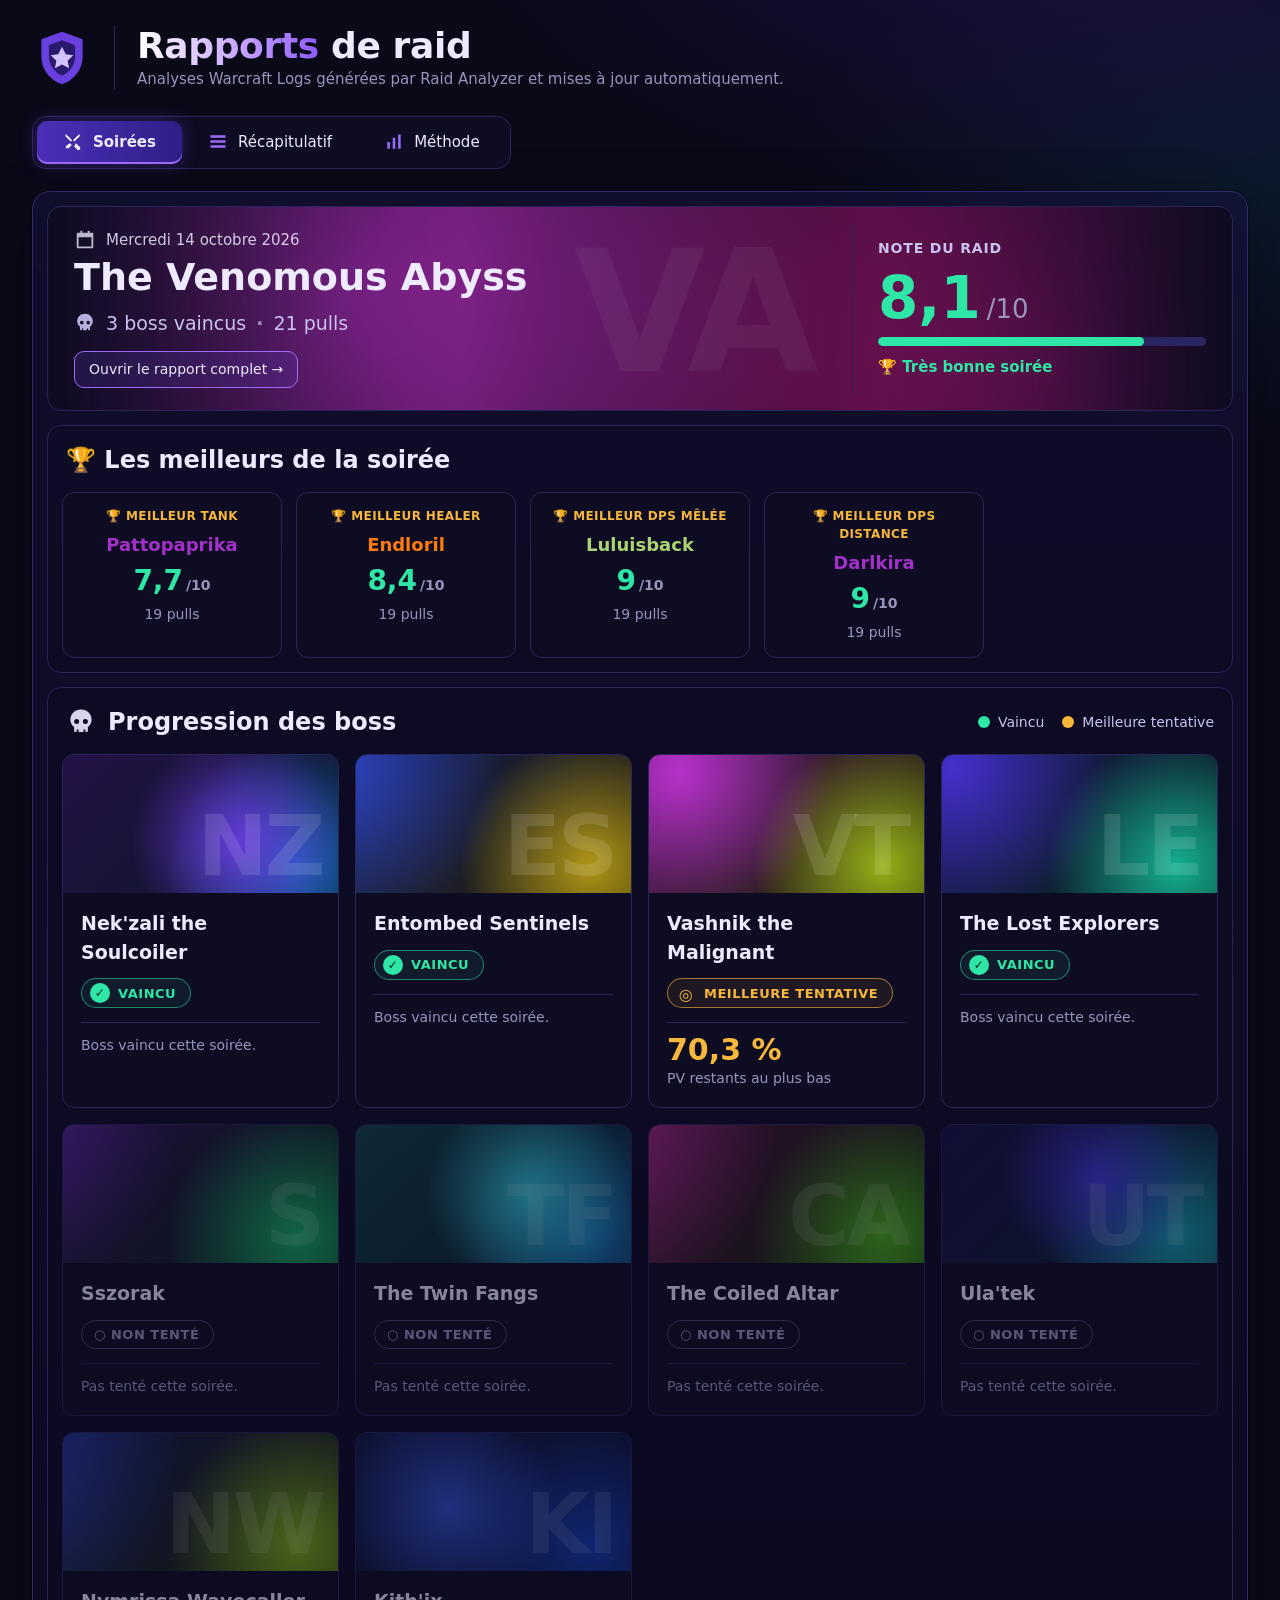
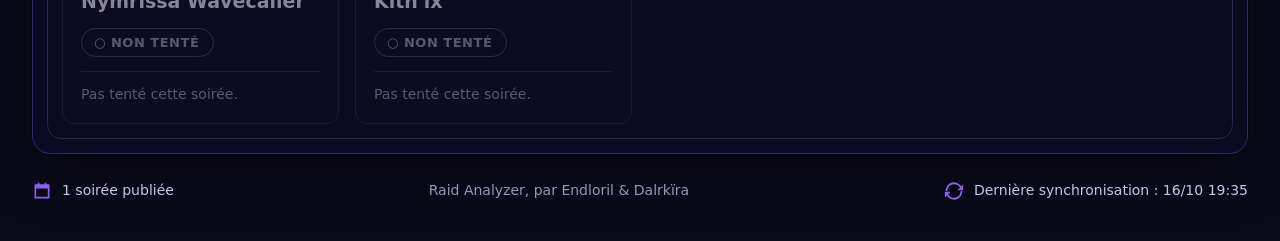
==== commit a08afe35: "Page d'accueil des rapports" ====
--- a/index.html
+++ b/index.html
@@ -1,4 +1,4 @@
-<!doctype html><html lang="fr" data-site-version="11"><head><meta charset="utf-8"><meta name="viewport" content="width=device-width,initial-scale=1">
+<!doctype html><html lang="fr" data-site-version="12"><head><meta charset="utf-8"><meta name="viewport" content="width=device-width,initial-scale=1">
 <title>Rapports de raid</title>
 <style>:root{--bg:#0a0918;--card:#121029;--card2:#0e0c22;--fg:#eeeaff;--muted:#9a94bd;--line:#29245a;--acc:#9b6bff;--accs:#9b6bff26;--good:#2ee6a6;--warn:#f6b73c;--bad:#ff6b81}
 *{box-sizing:border-box}body{margin:0;color:var(--fg);font:15px/1.5 system-ui,-apple-system,"Segoe UI",Roboto,sans-serif;background:radial-gradient(900px 420px at 85% -5%,#3b1d8a55,transparent 70%),radial-gradient(700px 380px at 100% 10%,#0e5a7a33,transparent 70%),var(--bg);min-height:100vh}
@@ -67,7 +67,7 @@
   const live=data.find(x=>x.auto),last=Math.max(0,...data.map(x=>x.generated||0));
   document.getElementById("fsync").innerHTML='<svg class="ico" viewBox="0 0 24 24"><path d="M12 4a8 8 0 0 1 7.4 5H17v2h6V5h-2v2.3A10 10 0 0 0 2 12h2a8 8 0 0 1 8-8zm8 8a8 8 0 0 1-15.4 3H7v-2H1v6h2v-2.3A10 10 0 0 0 22 12z"/></svg>Dernière synchronisation : '+(live?"mise à jour en cours"+(live.next_update?" (prochaine vers "+new Date(live.next_update).toLocaleTimeString("fr-BE",{hour:"2-digit",minute:"2-digit"})+")":""):last?new Date(last).toLocaleString("fr-BE",{day:"2-digit",month:"2-digit",hour:"2-digit",minute:"2-digit"}):"—");
   return data}
-const METHODE='<div class="panel mth"><section class="mflow"><div class="mstep"><b>1</b><div><h3>Un lien</h3><p>On colle le lien du rapport Warcraft Logs dans Claude.</p></div></div><i>→</i><div class="mstep"><b>2</b><div><h3>Toute la soirée</h3><p>Chaque boss et chaque pull sont analysés, kills compris.</p></div></div><i>→</i><div class="mstep"><b>3</b><div><h3>Mise à jour seule</h3><p>Nouveaux pulls et données manquantes ajoutés jusqu’à la clôture.</p></div></div></section><div class="mgrid"><article class="mcard"><h3>📊 Note d’un joueur</h3><p>Chaque joueur est comparé à la moyenne du raid sur le même pull, mécanique par mécanique. Un écart ne compte que s’il est régulier :</p><div class="mkpi"><div><b>1,5×</b><span>la moyenne du raid</span></div><div><b>30 %</b><span>des pulls au moins</span></div><div><b>1 %</b><span>des dégâts subis</span></div></div><p class="muted small">Pénalités plafonnées à 2,5 points par mécanique ; note de 1 à 10.</p></article><article class="mcard"><h3>✂️ Ce qui est gardé d’un wipe</h3><p>Le pull est analysé jusqu’à l’événement qui le cause, plus le fail suivant. La suite n’est reprochée à personne.</p><div class="mline"><span>Pull</span><i></i><span class="hit">2e mort, tank non relevé ou 1er fail majeur</span><i></i><span class="hit">fail suivant</span><i class="off"></i><span class="off">ignoré</span></div></article><article class="mcard"><h3>💀 Morts</h3><p>Signalé quand un joueur meurt nettement plus que le raid, régulièrement.</p><div class="mkpi"><div><b>2×</b><span>le raid, sur 3 pulls</span></div><div><b>1,25×</b><span>pour un tank, sur 2 pulls</span></div></div></article><article class="mcard"><h3>🎯 Gameplay et stuff</h3><p>Healers, DPS et tanks sont comparés aux meilleurs logs mondiaux de leur spé, sur le même boss et la même difficulté.</p><p class="small"><b>Note d’un fight</b> = moyenne de catégories selon le rôle. DPS : strat, dégâts, survie, gameplay. Healer : strat, soins, survie, gameplay (/10) et dégâts (/5). Tank : strat, mitigation et survie, gameplay (/10), dégâts et soins (/5). Une catégorie /5 pèse deux fois moins.</p><p class="muted small">Buffs d’avant pull et bijoux exclus ; enchantements vérifiés par rapport au raid et au top.</p></article><article class="mcard"><h3>🏆 Classements</h3><p>Pour chaque boss et pour toute la soirée : meilleur tank, meilleur healer, meilleur DPS mêlée et meilleur DPS distance.</p><p class="muted small">Soirée : note moyenne de tous les pulls de chaque joueur, puis morts par pull.</p></article><article class="mcard"><h3>🔄 Mise à jour</h3><p>Pendant et après la soirée, le rapport se complète tout seul.</p><ul class="small"><li>Données manquantes : nouvel essai après la remise à zéro du quota.</li><li>Pulls en cours : vérification toutes les 10 min.</li><li>Clôturé quand tout est chargé et qu’aucun pull n’a été ajouté depuis 1 h.</li></ul></article></div></div>';
+const METHODE='<div class="panel mth"><section class="mflow"><div class="mstep"><b>1</b><div><h3>Un lien</h3><p>On colle le lien du rapport Warcraft Logs dans Claude.</p></div></div><i>→</i><div class="mstep"><b>2</b><div><h3>Toute la soirée</h3><p>Chaque boss et chaque pull sont analysés, kills compris.</p></div></div><i>→</i><div class="mstep"><b>3</b><div><h3>Mise à jour seule</h3><p>Nouveaux pulls et données manquantes ajoutés jusqu’à la clôture.</p></div></div></section><div class="mgrid"><article class="mcard"><h3>📊 Note d’un joueur</h3><p>Chaque joueur est comparé à la moyenne du raid sur le même pull, mécanique par mécanique. Un écart ne compte que s’il est régulier :</p><div class="mkpi"><div><b>1,5×</b><span>la moyenne du raid</span></div><div><b>30 %</b><span>des pulls au moins</span></div><div><b>1 %</b><span>des dégâts subis</span></div></div><p class="muted small">Pénalités plafonnées à 2,5 points par mécanique ; note de 1 à 10.</p></article><article class="mcard"><h3>✂️ Ce qui est gardé d’un wipe</h3><p>Le pull est analysé jusqu’à l’événement qui le cause, plus le fail suivant. La suite n’est reprochée à personne.</p><div class="mline"><span>Pull</span><i></i><span class="hit">2e mort, tank non relevé ou 1er fail majeur</span><i></i><span class="hit">fail suivant</span><i class="off"></i><span class="off">ignoré</span></div></article><article class="mcard"><h3>💀 Morts</h3><p>Signalé quand un joueur meurt nettement plus que le raid, régulièrement.</p><div class="mkpi"><div><b>2×</b><span>le raid, sur 3 pulls</span></div><div><b>1,25×</b><span>pour un tank, sur 2 pulls</span></div></div></article><article class="mcard"><h3>🎯 Gameplay et stuff</h3><p>Healers, DPS et tanks sont comparés aux meilleurs logs mondiaux de leur spé, sur le même boss et la même difficulté.</p><p class="small"><b>Note d’un fight</b> = moyenne pondérée de catégories notées sur 10, selon le rôle. DPS : strat, dégâts, survie, gameplay. Healer : strat, soins, survie, gameplay (poids 1), dégâts (poids 0,25). Tank : strat, mitigation et survie, gameplay (poids 1), dégâts et soins (poids 0,5). Les morts comptent dans la survie, pas dans la strat.</p><p class="muted small">Buffs d’avant pull et bijoux exclus ; enchantements vérifiés par rapport au raid et au top.</p></article><article class="mcard"><h3>🏆 Classements</h3><p>Pour chaque boss et pour toute la soirée : meilleur tank, meilleur healer, meilleur DPS mêlée et meilleur DPS distance.</p><p class="muted small">Soirée : note moyenne de tous les pulls de chaque joueur, puis morts par pull.</p></article><article class="mcard"><h3>🔄 Mise à jour</h3><p>Pendant et après la soirée, le rapport se complète tout seul.</p><ul class="small"><li>Données manquantes : nouvel essai après la remise à zéro du quota.</li><li>Pulls en cours : vérification toutes les 10 min.</li><li>Clôturé quand tout est chargé et qu’aucun pull n’a été ajouté depuis 1 h.</li></ul></article></div></div>';
 function tile(b,file){const st=!b.tried?'<span class="st none">○ Non tenté</span>':b.kills?'<span class="st kill"><i>✓</i>Vaincu</span>':'<span class="st best"><i>◎</i>Meilleure tentative</span>';
   const ft=!b.tried?'<p class="bf">Pas tenté cette soirée.</p>':b.kills?'<p class="bf">Boss vaincu cette soirée.</p>':'<div class="big">'+fr(b.best_pct)+' %</div><p class="bf">PV restants au plus bas</p>';
   const inner=banner(b.name)+'<div class="bt"><h3>'+esc(b.name)+'</h3>'+st+'<hr>'+ft+'</div>';return b.key?'<a class="btile" href="'+esc(file)+'#'+esc(b.key)+'">'+inner+'</a>':'<div class="btile off">'+inner+'</div>'}
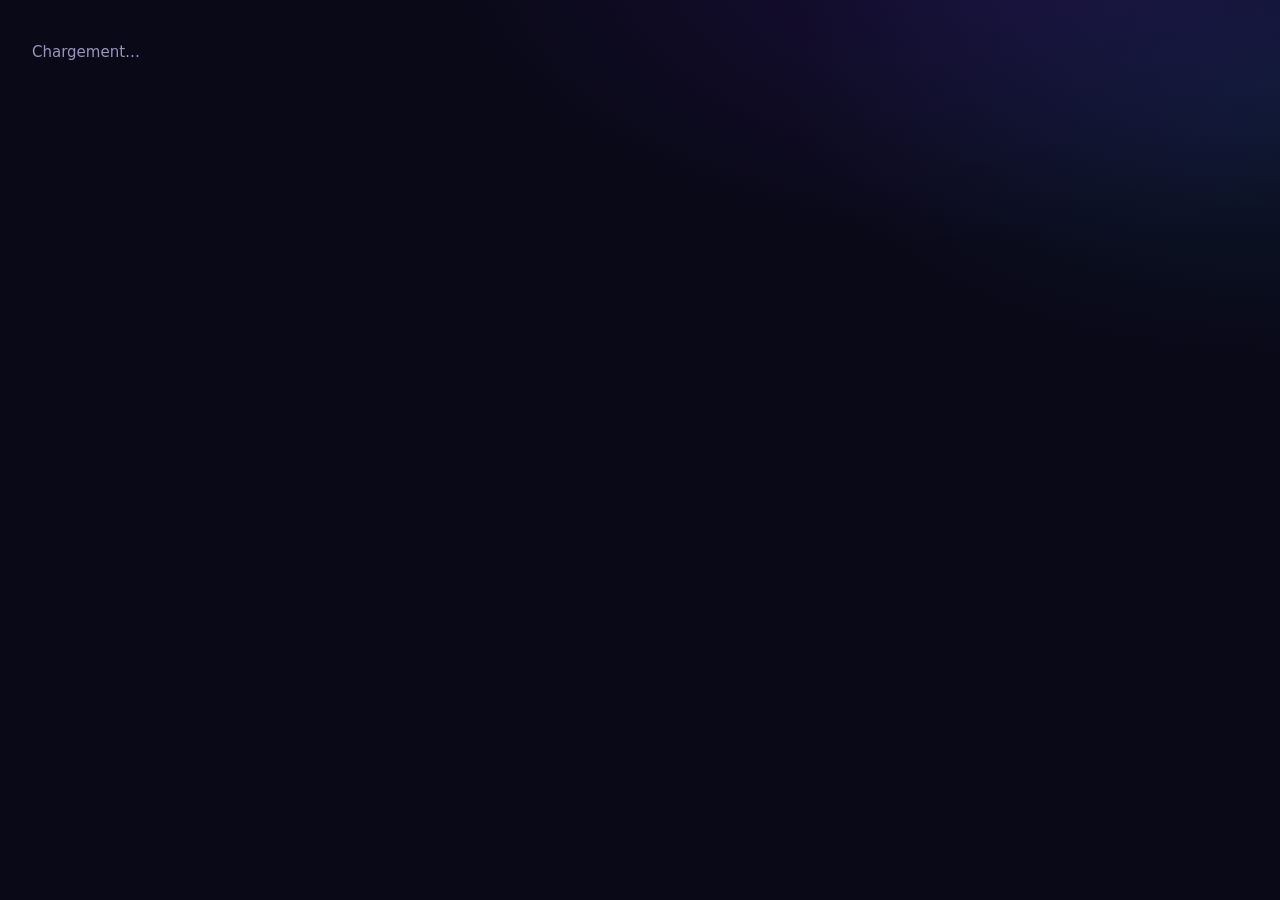
==== commit 99a1e4f3: "Site : index.html" ====
--- a/index.html
+++ b/index.html
@@ -1,113 +1,15 @@
-<!doctype html><html lang="fr" data-site-version="12"><head><meta charset="utf-8"><meta name="viewport" content="width=device-width,initial-scale=1">
-<title>Rapports de raid</title>
-<style>:root{--bg:#0a0918;--card:#121029;--card2:#0e0c22;--fg:#eeeaff;--muted:#9a94bd;--line:#29245a;--acc:#9b6bff;--accs:#9b6bff26;--good:#2ee6a6;--warn:#f6b73c;--bad:#ff6b81}
-*{box-sizing:border-box}body{margin:0;color:var(--fg);font:15px/1.5 system-ui,-apple-system,"Segoe UI",Roboto,sans-serif;background:radial-gradient(900px 420px at 85% -5%,#3b1d8a55,transparent 70%),radial-gradient(700px 380px at 100% 10%,#0e5a7a33,transparent 70%),var(--bg);min-height:100vh}
-a{color:inherit}.muted{color:var(--muted)}.small{font-size:13px}
-.page{max-width:1420px;margin:auto;padding:26px 32px 40px}
-.top{display:flex;align-items:center;gap:22px}.top .crest{width:60px;height:60px;flex:none}.crest .c1{fill:#6a3fe0}.crest .c2{fill:#2a1a6e}.crest .c3{fill:#d4c2ff}
-.ttl{border-left:1px solid var(--line);padding-left:22px}.ttl h1{margin:0;font-size:36px;line-height:1.1;letter-spacing:-.01em}.grad{background:linear-gradient(90deg,#fff 0%,#c9a8ff 55%,#8f5bff 100%);-webkit-background-clip:text;background-clip:text;color:transparent}.sub{color:var(--muted);font-size:15px;margin-top:2px}
-.pnav{display:inline-flex;flex-wrap:wrap;gap:0;margin:26px 0 22px;padding:4px;border:1px solid var(--line);border-radius:14px;background:var(--card2);position:static;border-bottom:1px solid var(--line)}
-.pnav a,.pnav button{display:inline-flex;align-items:center;gap:10px;padding:10px 26px;border-radius:10px;text-decoration:none;font:inherit;font-size:15px;color:var(--fg);background:none;border:0;cursor:pointer}
-.pnav svg{width:20px;height:20px;fill:var(--acc)}.pnav a.on,.pnav button.on{background:linear-gradient(90deg,#4b2fb8,#2f1f86);box-shadow:inset 0 -2px 0 #9b6bff,0 0 18px #6a3fe055;font-weight:600}.pnav .on svg{fill:#fff}
-.pnav .d{margin-right:-2px}.pn{color:var(--cc)!important}
-.panel{border:1px solid #2f2a6e;border-radius:18px;padding:14px;background:linear-gradient(180deg,#14113a99,#0c0a22cc);box-shadow:0 0 0 1px #00000040,0 20px 60px #00000055}
-.inner{border:1px solid var(--line);border-radius:14px;padding:14px;margin-top:14px;background:#0c0a2299}
-.shero{position:relative;display:grid;grid-template-columns:1fr 380px;border:1px solid var(--line);border-radius:14px;overflow:hidden;min-height:176px;background:var(--card2)}
-.shero>.ban{position:absolute;inset:0;height:auto;opacity:.75;-webkit-mask-image:linear-gradient(90deg,transparent 0%,#000 35%,#000 70%,transparent 100%);mask-image:linear-gradient(90deg,transparent 0%,#000 35%,#000 70%,transparent 100%)}.shero>.ban span{font-size:170px;right:420px;bottom:-30px;color:#ffffff12}
-.hl,.hr{position:relative;padding:22px 26px}.hd{display:flex;align-items:center;gap:10px;color:var(--fg);opacity:.85;font-size:15px}.hl h2{font-size:38px;margin:6px 0 10px;line-height:1.1}.hs{display:flex;align-items:center;gap:10px;font-size:19px;color:#c9c2f0}.hs b{color:var(--muted)}
-.hr{display:flex;flex-direction:column;justify-content:center;gap:10px}.hr:before{content:"";position:absolute;left:0;top:16px;bottom:16px;border-left:1px solid var(--line)}.hk{font-size:14px;letter-spacing:.06em;text-transform:uppercase;color:#c9c2f0;font-weight:600}
-.hn{font-size:58px;font-weight:800;line-height:1}.hn span{font-size:26px;font-weight:500;color:var(--muted);margin-left:6px}.hn.good{color:var(--good)}.hn.warn{color:var(--warn)}.hn.bad{color:var(--bad)}
-.bar10{height:9px;border-radius:9px;background:#2a2560;overflow:hidden}.bar10 i{display:block;height:100%;border-radius:9px;background:var(--good)}.bar10.warn i{background:var(--warn)}.bar10.bad i{background:var(--bad)}.hv{font-weight:600}.hv.good{color:var(--good)}.hv.warn{color:var(--warn)}.hv.bad{color:var(--bad)}
-.btn{display:inline-block;margin-top:14px;font-size:14px;border:1px solid var(--acc);color:var(--fg);background:#5b3fc433;border-radius:10px;padding:7px 14px;text-decoration:none;cursor:pointer;font-family:inherit}.btn:hover{background:#5b3fc466}
-.ico{width:22px;height:22px;fill:currentColor;flex:none;opacity:.9}
-.sechead{display:flex;justify-content:space-between;align-items:center;gap:12px;flex-wrap:wrap;margin:2px 4px 14px}.sechead h2{display:flex;align-items:center;gap:12px;margin:0;font-size:24px}.sechead h2 .ico{width:30px;height:30px}
-.leg{display:flex;gap:18px;font-size:14px;color:#c9c2f0}.leg span{display:inline-flex;gap:8px;align-items:center}.d{display:inline-block;width:12px;height:12px;border-radius:50%;flex:none}.d.kill{background:var(--good)}.d.best{background:var(--warn)}.d.none{background:#5b567a}
-.bgrid{display:grid;grid-template-columns:repeat(auto-fill,minmax(250px,1fr));gap:16px}
-.btile{display:block;background:var(--card2);border:1px solid var(--line);border-radius:12px;overflow:hidden;text-decoration:none;color:var(--fg);cursor:pointer;transition:transform .12s,border-color .12s,box-shadow .12s}.btile:hover{transform:translateY(-2px);border-color:#7b5cff;box-shadow:0 8px 26px #6a3fe033}.btile.off{opacity:.55;cursor:default}.btile.off:hover{transform:none;border-color:var(--line);box-shadow:none}
-.ban{position:relative;height:138px;background:radial-gradient(circle at var(--x) var(--y),hsl(var(--a) 85% 58%/.8),transparent 55%),radial-gradient(circle at 85% 80%,hsl(var(--b) 80% 48%/.75),transparent 50%),linear-gradient(135deg,hsl(var(--a) 60% 17%),hsl(var(--b) 65% 9%));overflow:hidden}.ban span{position:absolute;right:16px;bottom:-16px;font-size:84px;font-weight:900;color:#ffffff1f;letter-spacing:-.04em}
-.bt{padding:16px 18px 18px}.bt h3{margin:0 0 12px;font-size:19px}.bt hr{border:0;border-top:1px solid var(--line);margin:14px 0 12px}
-.st{display:inline-flex;align-items:center;gap:8px;font-size:13px;font-weight:700;letter-spacing:.04em;text-transform:uppercase;padding:4px 14px 4px 8px;border-radius:999px;border:1.5px solid}.st i{display:inline-grid;place-items:center;width:20px;height:20px;border-radius:50%;font-style:normal;font-size:12px}
-.st.kill{color:var(--good);border-color:#2ee6a688;background:#2ee6a612}.st.kill i{background:var(--good);color:#06281c}.st.best{color:var(--warn);border-color:#f6b73c99;background:#f6b73c12}.st.best i{color:var(--warn);font-size:16px}.st.none{color:var(--muted);border-color:#4a4570;padding-left:12px}
-.big{font-size:30px;font-weight:800;color:var(--warn);line-height:1.1;margin-top:-2px}.bf{margin:2px 0 0;font-size:14px;color:var(--muted)}
-.car{display:flex;gap:10px;overflow-x:auto;padding:2px 2px 12px;margin:0 0 6px}.sc{flex:0 0 auto;display:flex;align-items:center;gap:12px;background:var(--card2);border:1px solid var(--line);border-radius:12px;padding:8px 14px;color:var(--fg);font:inherit;cursor:pointer}.sc span{font-size:12px;color:var(--muted)}.sc em{font-style:normal;font-weight:800}.sc em.good{color:var(--good)}.sc em.warn{color:var(--warn)}.sc em.bad{color:var(--bad)}.sc.on{border-color:var(--acc);box-shadow:0 0 0 2px #9b6bff44}
-.foot{display:flex;justify-content:space-between;gap:12px;flex-wrap:wrap;margin-top:26px;color:#c9c2f0;font-size:14px}.foot>span{display:inline-flex;gap:10px;align-items:center}.foot .ico{width:20px;height:20px;fill:var(--acc)}
-.bestg{display:grid;grid-template-columns:repeat(auto-fill,minmax(220px,1fr));gap:14px}.bcard{background:var(--card2);border:1px solid var(--line);border-radius:12px;padding:14px 16px;text-align:center}.bcard .bn{font-weight:800;font-size:18px;margin:6px 0 2px}.bcard .bs{font-size:28px;font-weight:800}.bcard .bs span{font-size:14px;color:var(--muted);margin-left:3px}.bs.good{color:var(--good)}.bs.warn{color:var(--warn)}.bs.bad{color:var(--bad)}.plbl{font-size:12px;font-weight:700;letter-spacing:.03em;color:var(--warn);text-transform:uppercase}.inner .podium{margin:4px 0}
-.mth{padding:18px}.mflow{display:flex;align-items:stretch;gap:12px;flex-wrap:wrap;margin-bottom:16px}.mflow>i{align-self:center;font-style:normal;color:var(--acc);font-size:22px}.mstep{flex:1 1 220px;display:flex;gap:12px;align-items:flex-start;background:var(--card2);border:1px solid var(--line);border-radius:12px;padding:14px 16px}.mstep>b{display:grid;place-items:center;flex:none;width:34px;height:34px;border-radius:50%;background:linear-gradient(135deg,#6a3fe0,#3a2a8a);font-size:16px}.mstep h3{margin:0 0 2px;font-size:16px}.mstep p{margin:0;font-size:14px;color:#c9c2f0}
-.mgrid{display:grid;grid-template-columns:repeat(auto-fill,minmax(330px,1fr));gap:14px}.mcard{background:var(--card2);border:1px solid var(--line);border-radius:12px;padding:16px 18px}.mcard h3{margin:0 0 8px;font-size:17px}.mcard p{margin:6px 0;font-size:14px;line-height:1.55}.mcard ul{margin:6px 0 0;padding-left:18px}.mcard li{margin:4px 0}
-.mkpi{display:flex;gap:10px;flex-wrap:wrap;margin:10px 0}.mkpi>div{flex:1 1 90px;background:#0a0918;border:1px solid var(--line);border-radius:10px;padding:8px 10px;text-align:center}.mkpi b{display:block;font-size:22px;color:var(--acc)}.mkpi span{font-size:12px;color:var(--muted)}
-.mline{display:flex;align-items:center;gap:6px;flex-wrap:wrap;margin-top:10px;font-size:12px}.mline span{padding:3px 9px;border-radius:999px;background:#0a0918;border:1px solid var(--line)}.mline span.hit{border-color:var(--warn);color:var(--warn)}.mline span.off{opacity:.45;text-decoration:line-through}.mline i{flex:0 0 18px;height:2px;background:var(--acc)}.mline i.off{background:var(--line)}
-.msplit{display:flex;height:30px;border-radius:9px;overflow:hidden;margin:10px 0;font-size:12px;font-weight:700}.msplit i{display:grid;place-items:center;font-style:normal;background:#6a3fe0}.msplit i+i{background:#2ee6a6;color:#06281c}
-.tw{overflow-x:auto}.rtab{border-collapse:collapse;width:100%;font-size:14px}.rtab th,.rtab td{padding:8px 10px;border-bottom:1px solid var(--line);white-space:nowrap;text-align:left}.rtab th{color:var(--muted);font-weight:600;cursor:pointer;font-size:13px;vertical-align:bottom}.rtab th.num,.rtab td.num{text-align:center}.rtab tbody tr:hover{background:#ffffff08}.pdot{display:inline-block;width:10px;height:10px;border-radius:50%;margin-right:8px;vertical-align:0}
-.nlink{text-decoration:none;border-radius:999px;display:inline-block}.nlink:hover .nchip,.nlink:focus-visible .nchip{box-shadow:0 0 0 1.5px currentColor}.nchip{display:inline-block;min-width:38px;padding:2px 8px;border-radius:999px;font-weight:700;font-size:13px}.nchip.good{background:#2ee6a61f;color:var(--good)}.nchip.warn{background:#f6b73c1f;color:var(--warn)}.nchip.bad{background:#ff6b811f;color:var(--bad)}.nchip.strong{box-shadow:inset 0 0 0 1.5px currentColor}
-.bpills{display:flex;flex-wrap:wrap;gap:8px;margin:0 0 14px}.bp{display:inline-flex;align-items:center;gap:8px;font:inherit;font-size:14px;color:var(--fg);background:var(--card2);border:1px solid var(--line);border-radius:999px;padding:7px 14px;cursor:pointer}.bp.on{background:linear-gradient(90deg,#4b2fb8,#2f1f86);border-color:#7b5cff}.bp.off{opacity:.45;cursor:default}
-.mkpi2{display:grid;grid-template-columns:repeat(auto-fill,minmax(170px,1fr));gap:10px;margin-bottom:14px}.mk{background:#0a0918;border:1px solid var(--line);border-radius:10px;padding:10px 12px}.mk b{display:block;font-size:24px;color:var(--fg)}.mk span{font-size:12px;color:var(--muted)}
-.prose{max-width:820px;padding:8px 26px 20px}.prose h3{margin:22px 0 6px;font-size:17px}.prose li{margin:4px 0}
-@media(max-width:900px){.mflow>i{display:none}.mgrid{grid-template-columns:1fr}.page{padding:16px}.top{gap:14px}.top .crest{width:42px;height:42px}.ttl{padding-left:14px}.ttl h1{font-size:26px}.shero{grid-template-columns:1fr}.hr:before{left:16px;right:16px;top:0;bottom:auto;border-left:0;border-top:1px solid var(--line)}.hl h2{font-size:28px}.hn{font-size:44px}.pnav a,.pnav button{padding:9px 14px}}</style></head>
-<body><div class="page">
-<header class="top"><svg class="crest" viewBox="0 0 64 64" aria-hidden="true"><path d="M32 4 54 12v18c0 15-9.6 25.6-22 30C19.6 55.6 10 45 10 30V12z" class="c1"/><path d="M32 13 46 18.5V30c0 9.6-5.8 17-14 20.6C23.8 47 18 39.6 18 30V18.5z" class="c2"/><path d="M32 20l4 8 8 1-6 6 1.6 8L32 39l-7.6 4 1.6-8-6-6 8-1z" class="c3"/></svg>
-<div class="ttl"><h1><span class="grad">Rapports</span> de raid</h1><div class="sub" id="sub">Analyses Warcraft Logs générées par Raid Analyzer et mises à jour automatiquement.</div></div></header>
-<nav class="pnav"><a href="#/" data-r="/"><svg viewBox="0 0 24 24"><path d="M4 3l7 7-1.5 1.5L3 5V3zm16 0v2l-6.5 6.5L12 10l7-7zM8.5 13.5l2 2L6 20l-1-1-2 1 1-2-1-1zm7 0L21 19l-1 1 1 2-2-1-1 1-4.5-4.5z"/></svg>Soirées</a><a href="#/recap" data-r="/recap"><svg viewBox="0 0 24 24"><path d="M3 4h18v3H3zm0 6h18v3H3zm0 6h18v3H3z"/></svg>Récapitulatif</a><a href="#/methode" data-r="/methode"><svg viewBox="0 0 24 24"><path d="M4 20V12h3v8zm6.5 0V7h3v13zM17 20V3h3v17z"/></svg>Méthode</a></nav>
-<div id="app"><p class="muted">Chargement…</p></div>
-<footer class="foot"><span id="fcount"></span><span class="muted">Raid Analyzer, par Endloril &amp; Dalrkïra</span><span id="fsync"></span></footer></div>
-<script>
-const esc=s=>String(s??"").replace(/[&<>"']/g,c=>({"&":"&amp;","<":"&lt;",">":"&gt;",'"':"&quot;","'":"&#39;"}[c]));
-const day=t=>t?new Date(t).toLocaleDateString("fr-BE",{weekday:"long",day:"numeric",month:"long",year:"numeric"}):"?";
-const sday=t=>t?new Date(t).toLocaleDateString("fr-BE",{weekday:"short",day:"numeric",month:"short"}):"?";
-const cap=s=>s?s[0].toUpperCase()+s.slice(1):s, fr=v=>v==null?"—":Number(v).toLocaleString("fr-BE",{maximumFractionDigits:1});
-const hash=s=>{let h=0;for(const c of String(s))h=(h*31+c.charCodeAt(0))>>>0;return h};
-const banner=n=>{const h=hash(n),a=180+h%150,b=180+(h>>8)%150,x=20+(h>>4)%60,y=20+(h>>12)%50;return '<div class="ban" style="--a:'+a+';--b:'+b+';--x:'+x+'%;--y:'+y+'%"><span>'+esc(String(n).replace(/^the\s+/i,"").split(/[\s,']/).filter(Boolean).slice(0,2).map(w=>w[0]).join("").toUpperCase())+'</span></div>'};
-const lvl=n=>n==null?"":n>=6.5?"good":n>=5?"warn":"bad", verdict=n=>n==null?"":n>=8?"Très bonne soirée":n>=6.5?"Bonne soirée":n>=5?"Soirée correcte":"Soirée difficile";
-const SKULL='<svg class="ico" viewBox="0 0 24 24"><path d="M12 2C7 2 3.5 5.6 3.5 10.2c0 2.7 1.3 4.6 3 5.8V19a1 1 0 0 0 1 1h1v-2h1.5v2h4v-2H15.5v2h1a1 1 0 0 0 1-1v-3c1.7-1.2 3-3.1 3-5.8C20.5 5.6 17 2 12 2zM8.5 13.5a2 2 0 1 1 0-4 2 2 0 0 1 0 4zm7 0a2 2 0 1 1 0-4 2 2 0 0 1 0 4z"/></svg>';
-const CAL='<svg class="ico" viewBox="0 0 24 24"><path d="M7 2v2H4a1 1 0 0 0-1 1v15a1 1 0 0 0 1 1h16a1 1 0 0 0 1-1V5a1 1 0 0 0-1-1h-3V2h-2v2H9V2zM5 9h14v10H5z"/></svg>';
-const CC={DeathKnight:"#C41E3A",DemonHunter:"#A330C9",Druid:"#FF7C0A",Evoker:"#33937F",Hunter:"#AAD372",Mage:"#3FC7EB",Monk:"#00FF98",Paladin:"#F48CBA",Priest:"#FFFFFF",Rogue:"#FFF468",Shaman:"#0070DD",Warlock:"#8788EE",Warrior:"#C69B6D"};
-let data=null,sel=0;
-async function load(){if(data)return data;try{const r=await fetch("rapports/index.json?"+Date.now());data=r.ok?await r.json():[]}catch(e){data=[]}
-  const g=data.find(x=>x.guild);if(g){document.getElementById("sub").innerHTML="&lt;"+esc(g.guild)+"&gt;"+(g.server?" · "+esc(g.server):"")+" — analyses Warcraft Logs générées par Raid Analyzer et mises à jour automatiquement.";document.title="Rapports de raid — "+g.guild}
-  document.getElementById("fcount").innerHTML=CAL+data.length+" soirée"+(data.length>1?"s":"")+" publiée"+(data.length>1?"s":"");
-  const live=data.find(x=>x.auto),last=Math.max(0,...data.map(x=>x.generated||0));
-  document.getElementById("fsync").innerHTML='<svg class="ico" viewBox="0 0 24 24"><path d="M12 4a8 8 0 0 1 7.4 5H17v2h6V5h-2v2.3A10 10 0 0 0 2 12h2a8 8 0 0 1 8-8zm8 8a8 8 0 0 1-15.4 3H7v-2H1v6h2v-2.3A10 10 0 0 0 22 12z"/></svg>Dernière synchronisation : '+(live?"mise à jour en cours"+(live.next_update?" (prochaine vers "+new Date(live.next_update).toLocaleTimeString("fr-BE",{hour:"2-digit",minute:"2-digit"})+")":""):last?new Date(last).toLocaleString("fr-BE",{day:"2-digit",month:"2-digit",hour:"2-digit",minute:"2-digit"}):"—");
-  return data}
-const METHODE='<div class="panel mth"><section class="mflow"><div class="mstep"><b>1</b><div><h3>Un lien</h3><p>On colle le lien du rapport Warcraft Logs dans Claude.</p></div></div><i>→</i><div class="mstep"><b>2</b><div><h3>Toute la soirée</h3><p>Chaque boss et chaque pull sont analysés, kills compris.</p></div></div><i>→</i><div class="mstep"><b>3</b><div><h3>Mise à jour seule</h3><p>Nouveaux pulls et données manquantes ajoutés jusqu’à la clôture.</p></div></div></section><div class="mgrid"><article class="mcard"><h3>📊 Note d’un joueur</h3><p>Chaque joueur est comparé à la moyenne du raid sur le même pull, mécanique par mécanique. Un écart ne compte que s’il est régulier :</p><div class="mkpi"><div><b>1,5×</b><span>la moyenne du raid</span></div><div><b>30 %</b><span>des pulls au moins</span></div><div><b>1 %</b><span>des dégâts subis</span></div></div><p class="muted small">Pénalités plafonnées à 2,5 points par mécanique ; note de 1 à 10.</p></article><article class="mcard"><h3>✂️ Ce qui est gardé d’un wipe</h3><p>Le pull est analysé jusqu’à l’événement qui le cause, plus le fail suivant. La suite n’est reprochée à personne.</p><div class="mline"><span>Pull</span><i></i><span class="hit">2e mort, tank non relevé ou 1er fail majeur</span><i></i><span class="hit">fail suivant</span><i class="off"></i><span class="off">ignoré</span></div></article><article class="mcard"><h3>💀 Morts</h3><p>Signalé quand un joueur meurt nettement plus que le raid, régulièrement.</p><div class="mkpi"><div><b>2×</b><span>le raid, sur 3 pulls</span></div><div><b>1,25×</b><span>pour un tank, sur 2 pulls</span></div></div></article><article class="mcard"><h3>🎯 Gameplay et stuff</h3><p>Healers, DPS et tanks sont comparés aux meilleurs logs mondiaux de leur spé, sur le même boss et la même difficulté.</p><p class="small"><b>Note d’un fight</b> = moyenne pondérée de catégories notées sur 10, selon le rôle. DPS : strat, dégâts, survie, gameplay. Healer : strat, soins, survie, gameplay (poids 1), dégâts (poids 0,25). Tank : strat, mitigation et survie, gameplay (poids 1), dégâts et soins (poids 0,5). Les morts comptent dans la survie, pas dans la strat.</p><p class="muted small">Buffs d’avant pull et bijoux exclus ; enchantements vérifiés par rapport au raid et au top.</p></article><article class="mcard"><h3>🏆 Classements</h3><p>Pour chaque boss et pour toute la soirée : meilleur tank, meilleur healer, meilleur DPS mêlée et meilleur DPS distance.</p><p class="muted small">Soirée : note moyenne de tous les pulls de chaque joueur, puis morts par pull.</p></article><article class="mcard"><h3>🔄 Mise à jour</h3><p>Pendant et après la soirée, le rapport se complète tout seul.</p><ul class="small"><li>Données manquantes : nouvel essai après la remise à zéro du quota.</li><li>Pulls en cours : vérification toutes les 10 min.</li><li>Clôturé quand tout est chargé et qu’aucun pull n’a été ajouté depuis 1 h.</li></ul></article></div></div>';
-function tile(b,file){const st=!b.tried?'<span class="st none">○ Non tenté</span>':b.kills?'<span class="st kill"><i>✓</i>Vaincu</span>':'<span class="st best"><i>◎</i>Meilleure tentative</span>';
-  const ft=!b.tried?'<p class="bf">Pas tenté cette soirée.</p>':b.kills?'<p class="bf">Boss vaincu cette soirée.</p>':'<div class="big">'+fr(b.best_pct)+' %</div><p class="bf">PV restants au plus bas</p>';
-  const inner=banner(b.name)+'<div class="bt"><h3>'+esc(b.name)+'</h3>'+st+'<hr>'+ft+'</div>';return b.key?'<a class="btile" href="'+esc(file)+'#'+esc(b.key)+'">'+inner+'</a>':'<div class="btile off">'+inner+'</div>'}
-function soirees(list){const x=list[sel]||list[0],bs=x.bosses||[],k=bs.filter(b=>b.kills).length;
-  const car=list.length>1?'<div class="car">'+list.map((e,i)=>'<button class="sc'+(i===sel?" on":"")+'" data-i="'+i+'"><span>'+esc(sday(e.raid_date))+'</span><b>'+esc(e.zone||e.title)+'</b><em class="'+lvl(e.note)+'">'+fr(e.note)+'</em></button>').join("")+'</div>':"";
-  const hero='<section class="shero">'+banner(x.zone||x.title)+'<div class="hl"><div class="hd">'+CAL+esc(cap(day(x.raid_date)))+'</div><h2>'+esc(x.zone||x.title)+'</h2><div class="hs">'+SKULL+k+' boss vaincu'+(k>1?"s":"")+' <b>·</b> '+(x.pulls??"?")+' pulls</div><a class="btn" href="'+esc(x.file)+'">Ouvrir le rapport complet →</a></div><div class="hr"><div class="hk">Note du raid</div><div class="hn '+lvl(x.note)+'">'+fr(x.note)+'<span>/10</span></div><div class="bar10 '+lvl(x.note)+'"><i style="width:'+((x.note??0)*10)+'%"></i></div><div class="hv '+lvl(x.note)+'">🏆 '+esc(verdict(x.note))+'</div></div></section>';
-  const RB=[["Meilleur tank",q=>q.role==="tank"],["Meilleur healer",q=>q.role==="healer"],["Meilleur DPS mêlée",q=>q.role==="dps"&&q.sub==="melee"],["Meilleur DPS distance",q=>q.role==="dps"&&q.sub!=="melee"]];
-  const pl=[...(x.players||[])].sort((a,b)=>(b.note??0)-(a.note??0)||(b.pulls??0)-(a.pulls??0));
-  const bestc=RB.map(([l,ok])=>{const q=pl.find(ok);return q?'<div class="bcard"><div class="plbl">🏆 '+l+'</div><div class="bn" style="color:'+(CC[String(q.class||"").replace(/\s/g,"")]||"#ccc")+'">'+esc(q.name)+'</div><div class="bs '+lvl(q.note)+'">'+fr(q.note)+'<span>/10</span></div><div class="bf">'+(q.pulls??"?")+' pulls</div></div>':""}).join("");
-  const best=bestc?'<section class="inner"><div class="sechead"><h2>🏆 Les meilleurs de la soirée</h2></div><div class="bestg">'+bestc+'</div></section>':"";
-  return car+'<div class="panel">'+hero+best+'<section class="inner"><div class="sechead"><h2>'+SKULL+'Progression des boss</h2><div class="leg"><span><i class="d kill"></i>Vaincu</span><span><i class="d best"></i>Meilleure tentative</span></div></div><div class="bgrid">'+bs.map(b=>tile(b,x.file)).join("")+'</div></section></div>'}
-let bsel=null;
-const avg=a=>{const v=a.filter(x=>x!=null);return v.length?Math.round(v.reduce((s,x)=>s+x,0)/v.length*10)/10:null};
-const cn=(v,href)=>v==null?'<td class="num" data-v="-1"><span class="muted">—</span></td>':'<td class="num" data-v="'+v+'">'+(href?'<a class="nlink" href="'+esc(href)+'" title="Voir le détail de cette note">':'')+'<span class="nchip '+lvl(v)+'">'+fr(v)+'</span>'+(href?'</a>':'')+'</td>';
-const golink=(file,...parts)=>file?file+'#go='+encodeURIComponent(parts.join('|')):null;
-const pname=p=>'<td data-v="'+esc(p.name)+'"><span class="pdot" style="background:'+(CC[String(p.class||"").replace(" ","")]||"#888")+'"></span>'+esc(p.name)+'</td>';
-function recap(list){
-  const L=[...list].sort((a,b)=>(a.raid_date||0)-(b.raid_date||0));
-  const head=L.map(e=>'<th class="num" title="'+esc(e.zone||e.title)+'">'+esc(sday(e.raid_date))+'</th>').join("");
-  const names=new Map();for(const e of L)for(const p of e.players||[])if(!names.has(p.name))names.set(p.name,p);
-  const rows=[...names.values()].map(p=>{const v=L.map(e=>(e.players||[]).find(x=>x.name===p.name)?.note??null);return{p,v,a:avg(v),n:v.filter(x=>x!=null).length}}).sort((a,b)=>(b.a??-1)-(a.a??-1));
-  const t1='<section class="inner"><div class="sechead"><h2>Note des joueurs, soirée par soirée</h2><span class="muted small">'+L.length+' soirée'+(L.length>1?"s":"")+' · moyenne des soirées où le joueur était présent · clique une note pour son détail, un en-tête pour trier</span></div><div class="tw"><table class="rtab sortable"><thead><tr><th>Joueur</th>'+head+'<th class="num">Moyenne</th><th class="num">Soirées</th></tr></thead><tbody>'+rows.map(r=>'<tr>'+pname(r.p)+r.v.map((v,i)=>cn(v,golink(L[i].file,"m",r.p.name))).join("")+cn(r.a).replace("nchip","nchip strong")+'<td class="num" data-v="'+r.n+'">'+r.n+'</td></tr>').join("")+'</tbody></table></div></section>';
-  const order=[];for(const e of [...L].reverse())for(const b of e.bosses||[])if(!order.includes(b.name))order.push(b.name);
-  const tried=order.filter(n=>L.some(e=>(e.bosses||[]).some(b=>b.name===n&&b.tried)));
-  if(!bsel||!tried.includes(bsel))bsel=tried[0];
-  let t2='<section class="inner"><div class="sechead"><h2>Par boss</h2><span class="muted small">Basé sur tous les rapports publiés · clique une note pour son détail</span></div>';
-  if(!tried.length)return '<div class="panel">'+t1+t2+'<p class="muted">Aucun boss tenté pour l’instant.</p></section></div>';
-  t2+='<div class="bpills">'+order.map(n=>{const ok=tried.includes(n),k=L.some(e=>(e.bosses||[]).some(b=>b.name===n&&b.kills));return '<button class="bp'+(n===bsel?" on":"")+(ok?"":" off")+'" data-b="'+esc(n)+'"'+(ok?"":" disabled")+'><i class="d '+(k?"kill":ok?"best":"none")+'"></i>'+esc(n)+'</button>'}).join("")+'</div>';
-  const S=L.map(e=>({e,b:(e.bosses||[]).find(b=>b.name===bsel&&b.tried)})).filter(x=>x.b);
-  const pulls=S.reduce((a,x)=>a+(x.b.pulls||0),0),kills=S.reduce((a,x)=>a+(x.b.kills||0),0),fk=S.find(x=>x.b.kills);
-  const bests=S.filter(x=>!x.b.kills&&x.b.best_pct!=null).map(x=>x.b.best_pct);
-  const kp=(v,l)=>'<div class="mk"><b>'+v+'</b><span>'+l+'</span></div>';
-  t2+='<div class="mkpi2">'+kp(S.length,"soirée"+(S.length>1?"s":"")+" sur ce boss")+kp(pulls,"pulls au total")+kp(kills?"✓ "+kills:"—","kill"+(kills>1?"s":""))+kp(fk?esc(sday(fk.e.raid_date)):(bests.length?fr(Math.min(...bests))+" %":"—"),fk?"premier kill":"meilleur essai")+'</div>';
-  const bn=new Map();for(const x of S)for(const p of x.b.players||[])if(!bn.has(p.name))bn.set(p.name,p);
-  const br=[...bn.values()].map(p=>{const v=S.map(x=>(x.b.players||[]).find(y=>y.name===p.name)?.note??null);const w=S.map(x=>(x.b.players||[]).find(y=>y.name===p.name)?.pulls??0);const tw=w.reduce((a,b)=>a+b,0);const wa=tw?Math.round(S.reduce((a,x,i)=>a+(v[i]??0)*w[i],0)/tw*10)/10:null;return{p,v,a:wa,t:tw}}).sort((a,b)=>(b.a??-1)-(a.a??-1));
-  t2+='<div class="tw"><table class="rtab sortable"><thead><tr><th>Joueur</th>'+S.map(x=>'<th class="num">'+esc(sday(x.e.raid_date))+'<br><small class="muted">'+(x.b.kills?"✓ vaincu":fr(x.b.best_pct)+" %")+' · '+(x.b.pulls??"?")+' pulls</small></th>').join("")+'<th class="num">Moyenne</th><th class="num">Pulls</th></tr></thead><tbody>'+br.map(r=>'<tr>'+pname(r.p)+r.v.map((v,i)=>cn(v,S[i].b.key?golink(S[i].e.file,"p",S[i].b.key,r.p.name,r.p.role||""):golink(S[i].e.file,"m",r.p.name))).join("")+cn(r.a).replace("nchip","nchip strong")+'<td class="num" data-v="'+r.t+'">'+r.t+'</td></tr>').join("")+'</tbody></table></div><p class="muted small">Moyenne sur ce boss pondérée par le nombre de pulls de chaque soirée.</p></section>';
-  return '<div class="panel">'+t1+t2+'</div>'}
-async function route(){const r=location.hash.replace(/^#/,"")||"/";document.querySelectorAll(".pnav a").forEach(a=>a.classList.toggle("on",a.dataset.r===r));const app=document.getElementById("app");
-  const list=await load();if(r==="/methode"){app.innerHTML=METHODE;return}
-  if(!list.length){app.innerHTML='<p class="muted">Aucun rapport publié pour l\'instant.</p>';return}app.innerHTML=r==="/recap"?recap(list):soirees(list)}
-document.addEventListener("click",e=>{const b=e.target.closest(".sc");if(b){sel=+b.dataset.i;route();return}const q=e.target.closest(".bp");if(q&&!q.disabled){bsel=q.dataset.b;route();return}const th=e.target.closest("table.sortable th");if(th){const i=[...th.parentNode.children].indexOf(th),tb=th.closest("table").tBodies[0],rs=[...tb.rows],asc=th.dataset.asc!=="1";th.dataset.asc=asc?"1":"0";rs.sort((a,b)=>{const x=a.cells[i].dataset.v,y=b.cells[i].dataset.v,nx=parseFloat(x),ny=parseFloat(y);const c=(!isNaN(nx)&&!isNaN(ny))?nx-ny:String(x).localeCompare(y,"fr");return asc?c:-c});rs.forEach(r=>tb.appendChild(r))}});
-addEventListener("hashchange",route);route();
-</script></body></html>+<!doctype html>
+<html lang="fr">
+<head>
+  <meta charset="utf-8">
+  <meta name="viewport" content="width=device-width,initial-scale=1">
+  <title>Rapports de raid</title>
+  <link rel="stylesheet" href="css/style.css">
+</head>
+<body>
+  <div class="page" id="app"><p class="muted">Chargement…</p></div>
+  <script src="rapports/index.js"></script>
+  <script src="js/ui.js"></script>
+  <script src="js/hub.js"></script>
+</body>
+</html>
--- a/css/style.css
+++ b/css/style.css
@@ -0,0 +1,577 @@
+/* Raid Analyzer : feuille de style (rendu d origine) */
+:root{--bg:#f5f4f0;--card:#fff;--fg:#1c1c1e;--muted:#6e6e73;--line:#e5e3dd;--acc:#2f6f5e;--accs:#2f6f5e22;--good:#2e7d32;--warn:#a15c00;--bad:#c0392b}
+@media (prefers-color-scheme:dark){:root{--bg:#121214;--card:#1c1c20;--fg:#ececf0;--muted:#9b9ba3;--line:#2d2d34;--acc:#5ec2a0;--accs:#5ec2a022;--good:#6cc070;--warn:#e7a54a;--bad:#ef6b5b}
+}
+*{box-sizing:border-box}
+body{margin:0;background:var(--bg);color:var(--fg);font:15px/1.5 system-ui,-apple-system,"Segoe UI",Roboto,sans-serif}
+.wrap{max-width:1180px;margin:auto;padding:28px 20px 60px}
+h1{margin:0;font-size:26px;letter-spacing:-.01em}
+h2{font-size:18px;margin:0 0 10px}
+h3{font-size:16px;margin:0}
+h4{margin:14px 0 6px;font-size:12px;color:var(--muted);text-transform:uppercase;letter-spacing:.06em}
+.sec{margin:28px 0 12px}
+.muted{color:var(--muted)}
+.small{font-size:13px}
+.good{color:var(--good)}
+.bad{color:var(--bad)}
+a{color:inherit}
+nav{display:flex;gap:2px;flex-wrap:wrap;margin:22px 0 20px;border-bottom:1px solid var(--line);position:sticky;top:0;background:var(--bg);z-index:5}
+nav button{background:none;border:0;color:var(--muted);padding:12px 14px;font:inherit;cursor:pointer;border-bottom:2px solid transparent}
+nav button.on{color:var(--fg);border-color:var(--acc);font-weight:600}
+.tab{display:none}
+.tab.on{display:block}
+.kpis{display:grid;grid-template-columns:repeat(auto-fit,minmax(150px,1fr));gap:12px;margin-top:18px}
+.kpi{background:var(--card);border:1px solid var(--line);border-radius:14px;padding:14px 16px}
+.kpi span{font-size:13px;color:var(--muted)}
+.kpi b{display:block;font-size:28px;line-height:1.2;margin:2px 0}
+.kpi small{color:var(--muted)}
+.card{background:var(--card);border:1px solid var(--line);border-radius:14px;padding:16px 18px;margin-bottom:12px}
+.hero{border-left:4px solid var(--acc)}
+.hero ul{margin:0;padding-left:20px}
+.hero li{margin:4px 0}
+.tiles{display:grid;grid-template-columns:repeat(auto-fill,minmax(250px,1fr));gap:10px}
+.tile{display:flex;gap:12px;align-items:flex-start;background:var(--card);border:1px solid var(--line);border-radius:14px;padding:12px 14px;text-decoration:none}
+.tile{cursor:pointer}
+.tile:hover,.tile:focus{border-color:var(--acc);outline:none}
+.tile .chip{margin-top:6px}
+.grid2{display:grid;grid-template-columns:repeat(auto-fit,minmax(340px,1fr));gap:12px;margin-top:12px}
+.sp{display:inline-flex;align-items:center;gap:8px;text-decoration:none;vertical-align:middle}
+.ic{border-radius:6px;border:1px solid var(--line);flex:none}
+a.sp:hover span{text-decoration:underline}
+.kill{list-style:none;margin:0;padding:0}
+.kill li{display:flex;justify-content:space-between;align-items:center;padding:6px 0;border-bottom:1px solid var(--line)}
+.kill li:last-child{border:0}
+.chip{display:inline-block;font-size:12px;padding:1px 9px;border-radius:999px;background:var(--accs);color:var(--fg);white-space:nowrap}
+.chip.good{background:color-mix(in srgb,var(--good) 15%,transparent);color:var(--good)}
+.chip.warn{background:color-mix(in srgb,var(--warn) 15%,transparent);color:var(--warn)}
+.chip.bad{background:color-mix(in srgb,var(--bad) 15%,transparent);color:var(--bad)}
+.filters{display:flex;gap:6px;flex-wrap:wrap;margin-bottom:14px}
+.filters button,.search{font:inherit;font-size:13px;border:1px solid var(--line);background:var(--card);color:var(--fg);border-radius:999px;padding:5px 12px;cursor:pointer}
+.filters button.on{background:var(--acc);border-color:var(--acc);color:var(--card)}
+.search{cursor:text;min-width:240px;margin-bottom:14px}
+.cards{display:grid;grid-template-columns:repeat(auto-fill,minmax(360px,1fr));gap:12px}
+@media(max-width:600px){.cards,.grid2{grid-template-columns:1fr}
+}
+.mech header,.player header{display:flex;gap:12px;align-items:center;flex-wrap:wrap}
+.mt{display:flex;flex-direction:column;gap:4px}
+.advice{margin:10px 0 12px;color:var(--muted);font-size:14px}
+.mrow{display:flex;gap:22px;flex-wrap:wrap;align-items:flex-end;margin:10px 0}
+.stat b{display:block;font-size:20px}
+.stat span{font-size:12px;color:var(--muted)}
+.spark{display:block;width:150px;height:30px}
+.spark rect{fill:var(--acc)}
+.who{font-size:13px;margin:6px 0}
+.pchip{display:inline-flex;gap:4px;align-items:baseline;border:1px solid var(--line);border-radius:999px;padding:1px 9px;margin:2px 0}
+.pchip i{color:var(--bad);font-style:normal;font-size:12px}
+.todo{list-style:none;margin:0;padding:0}
+.todo li{display:flex;justify-content:space-between;gap:8px;align-items:center;padding:4px 0}
+.todo .muted{font-size:13px;text-align:right}
+.dc{display:flex;gap:10px;flex-wrap:wrap}
+.dc>span{display:inline-flex;align-items:center;gap:4px;font-size:13px}
+details>summary{cursor:pointer;color:var(--muted);font-size:13px;margin-top:10px}
+.tw{overflow-x:auto}
+table{border-collapse:collapse;width:100%;font-size:13px;margin-top:8px}
+th,td{padding:6px 8px;border-bottom:1px solid var(--line);text-align:left;white-space:nowrap}
+th{cursor:pointer;color:var(--muted);font-weight:600}
+td:last-child{white-space:normal;min-width:140px}
+th.num,td.num{text-align:right;font-variant-numeric:tabular-nums}
+.strip{display:block}
+.strip .grid{stroke:var(--line);stroke-dasharray:3 3}
+.strip .wipe{fill:var(--acc)}
+.strip .kill{fill:var(--good)}
+.strip .reset{fill:var(--line)}
+.strip .lbl{fill:var(--muted);font-size:11px;text-anchor:middle}
+ul.plain{list-style:none;padding:0;margin:0}
+ul.plain li{padding:3px 0}
+.tnav{display:flex;gap:2px;flex-wrap:wrap;margin:18px 0 18px;border-bottom:1px solid var(--line)}
+.tnav button{background:none;border:0;color:var(--muted);padding:10px 14px;font:inherit;cursor:pointer;border-bottom:2px solid transparent}
+.tnav button.on{color:var(--fg);border-color:var(--acc);font-weight:600}
+.tpane{display:none}
+.tpane.on{display:block}
+.main>.tnav{position:sticky;top:0;background:var(--bg);z-index:6;font-size:16px}
+.main>.tnav button{padding:12px 18px}
+.viewbar{display:flex;gap:10px;align-items:center;flex-wrap:wrap;margin-top:14px}
+.viewbar select{font:inherit;padding:6px 10px;border-radius:10px;border:1px solid var(--line);background:var(--card);color:var(--fg);min-width:260px}
+table.flag{margin-top:4px}
+table.flag th,table.flag td{white-space:normal;padding:6px 6px}
+table.flag td:last-child{min-width:0}
+td .issue{display:flex;width:100%;box-sizing:border-box}
+td:has(.issue){min-width:340px;white-space:normal}
+.issue{display:inline-flex;gap:6px;align-items:center;flex-wrap:wrap;background:color-mix(in srgb,var(--bad) 10%,transparent);border-left:3px solid var(--bad);border-radius:0 6px 6px 0;padding:2px 8px;margin:2px 4px 2px 0;font-size:12.5px;white-space:normal}
+.issue i{color:var(--muted);font-style:normal}
+.allmech details{border-top:1px solid var(--line);padding:6px 0}
+.allmech summary{cursor:pointer;display:flex;gap:8px;align-items:center;flex-wrap:wrap;list-style:none}
+.allmech summary::-webkit-details-marker{display:none}
+.allmech summary::before{content:"▸";color:var(--muted);transition:transform .15s}
+.allmech details[open]>summary::before{transform:rotate(90deg)}
+.rings{display:flex;gap:28px;flex-wrap:wrap;justify-content:space-around;margin:6px 0}
+.ring{display:flex;flex-direction:column;align-items:center;gap:2px;min-width:110px}
+.ring svg{width:84px;height:84px}
+.ring circle{fill:none;stroke-width:8;stroke-linecap:round}
+.ring circle.bg{stroke:color-mix(in srgb,var(--line) 70%,transparent)}
+.ring text{font-size:17px;font-weight:700;fill:var(--fg)}
+.ring small{color:var(--muted);font-size:12px}
+.podium{display:flex;justify-content:center;align-items:flex-end;gap:10px;flex-wrap:wrap;margin:8px 0}
+.pod{display:flex;flex-direction:column;align-items:center;gap:4px;padding:12px 10px;border-radius:14px;min-width:150px;flex:1 1 0;max-width:210px;background:color-mix(in srgb,var(--line) 35%,transparent)}
+.pod.p1{order:2;padding-top:20px;background:color-mix(in srgb,#d4a017 16%,transparent)}
+.pod.p4{order:0}
+.pod.p2{order:1}
+.pod.p3{order:3}
+.pod.p5{order:4}
+.pod.p4,.pod.p5{padding-top:8px}
+.medal.num{font-size:15px;font-weight:700;width:26px;height:26px;line-height:26px;text-align:center;border-radius:50%;background:var(--line);color:var(--fg)}
+.medal{font-size:26px;line-height:1}
+.pn{font-weight:700;font-size:16px;color:color-mix(in srgb,var(--cc) 58%,#000)}
+@media (prefers-color-scheme:dark){.pn{color:var(--cc)}
+}
+.pr{display:flex;gap:6px;align-items:center}
+.pod small{color:var(--muted);font-size:12px;text-align:center}
+.clsic{display:inline-block;border-radius:50%;overflow:hidden;flex:none;vertical-align:middle;box-shadow:0 0 0 2px var(--card),0 0 0 3px var(--line)}
+.clsic img{width:100%;height:100%;display:block}
+.rolic{display:inline-flex;width:18px;height:18px;vertical-align:middle}
+.rolic svg{width:100%;height:100%}
+.r-tank{color:#3b82f6}
+.r-healer{color:#22c55e}
+.r-melee,.r-dps{color:#ef4444}
+.r-ranged{color:#f59e0b}
+.pl{display:inline-flex;gap:6px;align-items:center}
+th .qm{display:inline-grid;place-items:center;width:14px;height:14px;border-radius:50%;font-size:10px;background:var(--line);color:var(--muted);cursor:help}
+.intr{display:flex;justify-content:space-between;gap:10px;flex-wrap:wrap;padding:6px 0;border-bottom:1px solid var(--line)}
+.frisew{overflow-x:auto}
+.frise{width:100%;min-width:760px;height:auto;display:block}
+.frise text{font-size:11px;fill:var(--muted)}
+.frise .ll{fill:var(--fg);font-size:11.5px}
+.frise .gl{stroke:var(--line);opacity:.6}
+.frise .sep{stroke:var(--line);opacity:.5}
+.frise .ph{fill:color-mix(in srgb,var(--acc) 22%,transparent)}
+.frise .ph.p1{fill:color-mix(in srgb,#3b82f6 22%,transparent)}
+.frise .ph.p2{fill:color-mix(in srgb,#e08a1e 22%,transparent)}
+.frise .ph.p3{fill:color-mix(in srgb,#8b5cf6 22%,transparent)}
+.frise .ph.inter{fill:color-mix(in srgb,var(--bad) 18%,transparent)}
+.frise .pt{fill:var(--fg);font-size:11px;font-weight:600}
+.frise .bc rect{fill:color-mix(in srgb,var(--fg) 55%,transparent)}
+.rda2{fill:color-mix(in srgb,var(--bad) 18%,transparent);stroke:color-mix(in srgb,var(--bad) 60%,transparent);stroke-width:1}
+.cutz{fill:var(--line);opacity:.45}
+.cutt{fill:var(--muted);font-size:10px}
+.fe.erreur circle{fill:#e08a1e}
+.fe.interrupt circle{fill:#8b5cf6}
+.fe .sk{font-size:13px;fill:var(--fg)}
+.fe .dn{font-size:9px;fill:var(--muted)}
+.fe .cnt{font-size:9px;font-weight:700;fill:#fff}
+.fe.bad .sk{fill:var(--bad)}
+.tlleg{display:flex;flex-wrap:wrap;gap:6px 16px;font-size:12px;color:var(--muted);margin:4px 0}
+.tlleg i{display:inline-block;width:14px;height:10px;border-radius:3px;margin-right:6px;vertical-align:-1px}
+.k-ph{background:color-mix(in srgb,var(--acc) 30%,transparent)}
+.k-bc{background:color-mix(in srgb,var(--fg) 55%,transparent);width:5px!important}
+.k-dm{background:color-mix(in srgb,var(--bad) 25%,transparent)}
+.k-er{background:#e08a1e;border-radius:50%!important;width:10px!important}
+.k-in{background:#8b5cf6;border-radius:50%!important;width:10px!important}
+.k-cut{background:var(--line)}
+.k-sk{margin-right:6px;color:var(--fg)}
+.evlist{margin:6px 0 4px}
+.evlist summary{font-size:12.5px;cursor:pointer;color:var(--muted)}
+.tlw{border-top:1px solid var(--line);padding:6px 0}
+.tlw summary{cursor:pointer;font-size:13px}
+.issue.pos{background:color-mix(in srgb,var(--good) 12%,transparent);border-left-color:var(--good)}
+.mapbar{display:flex;gap:10px;align-items:center;flex-wrap:wrap;margin:6px 0}
+.mapbar select,.mapbar button{font:inherit;font-size:13px;border:1px solid var(--line);background:var(--card);color:var(--fg);border-radius:8px;padding:5px 10px}
+.mapbar input{flex:1;min-width:160px}
+.legend{display:flex;gap:14px;font-size:12px;color:var(--muted);margin:4px 0 8px}
+.legend i{display:inline-block;width:10px;height:10px;border-radius:50%;margin-right:5px;vertical-align:-1px}
+.map svg{width:100%;max-width:760px;height:auto;display:block;background:color-mix(in srgb,var(--line) 25%,transparent);border-radius:12px}
+.map text{font-size:9px;fill:var(--fg)}
+.map .trail{fill:none;stroke-width:1.2;opacity:.35}
+.map .bad{stroke:var(--bad);stroke-width:2.2}
+.map .ok{fill:none;stroke:var(--good);stroke-width:1.5}
+.wlink{font-size:12px;white-space:nowrap}
+.mech.wide{grid-column:1/-1}
+.dc:has(.cdt){flex-direction:column;gap:6px}
+.cdt{display:inline-flex;flex-wrap:wrap;gap:3px 5px;align-items:center;font-size:12px}
+.cdt code{font:inherit;font-variant-numeric:tabular-nums;padding:0 5px;border-radius:6px;background:color-mix(in srgb,var(--line) 60%,transparent)}
+.cdt i{font-style:normal;color:var(--muted);font-weight:600}
+.cdt .sep{color:var(--line);margin:0 2px}
+.dc>span{display:inline-flex;gap:6px;align-items:center;flex-wrap:wrap}
+.adv{list-style:none;margin:0;padding:0}
+.adv li{padding:8px 10px;border-left:3px solid var(--line);margin:6px 0;background:color-mix(in srgb,var(--line) 25%,transparent);border-radius:0 8px 8px 0;font-size:14px}
+.adv li.bad{border-color:var(--bad)}
+.adv li.info{border-color:#5b8cff}
+.adv li.warn{border-color:var(--warn)}
+.adv li.good{border-color:var(--good)}
+.hcard{cursor:pointer}
+.hcard:hover{border-color:var(--acc)}
+/* Nom de joueur dans la couleur de sa classe, icône de classe à gauche */
+.cname{display:inline-flex;align-items:center;gap:8px;font-weight:700}
+.tnav .cname{gap:6px;font-weight:inherit}
+/* Gameplay, vue d'ensemble : cartes compactes groupées par rôle */
+.ghead{margin:18px 0 8px;font-size:15px;text-transform:uppercase;letter-spacing:.04em;color:var(--muted)}
+.ghead:first-of-type{margin-top:8px}
+.gcards{grid-template-columns:repeat(auto-fill,minmax(310px,1fr))}
+.gcard{display:flex;flex-direction:column;gap:10px}
+.gcard header{flex-wrap:nowrap}
+.gcard h3{margin:0;font-size:17px;min-width:0}
+.gnote{margin-left:auto;font-size:24px;font-weight:800;line-height:1}
+.gnote small{font-size:12px;color:var(--muted);margin-left:2px}
+.gnote.good{color:var(--good)}
+.gnote.warn{color:var(--warn)}
+.gnote.bad{color:var(--bad)}
+.gsub{display:flex;gap:8px;align-items:center;margin-top:-4px}
+.gstats{display:grid;grid-template-columns:repeat(3,1fr);gap:8px}
+.gstats>div{display:flex;flex-direction:column;gap:3px;padding:8px 10px;border-radius:10px;background:color-mix(in srgb,var(--line) 30%,transparent)}
+.gstats>div>span:first-child{font-size:11px;color:var(--muted);text-transform:uppercase;letter-spacing:.03em}
+.gstats b{font-size:18px}
+.gstats .chip,.gstats small{font-size:11px;align-self:flex-start}
+.gadv li{margin:0 0 6px;font-size:13px;line-height:1.4}
+.gadv li>span{display:-webkit-box;-webkit-line-clamp:2;-webkit-box-orient:vertical;overflow:hidden}
+.gadv li b{color:var(--fg)}
+.gmore{margin:auto 0 0;font-size:13px;color:var(--acc)}
+.hhead{display:flex;gap:12px;align-items:center;flex-wrap:wrap}
+.hhead h2{margin:0}
+.share{display:grid;gap:6px}
+.srow{display:grid;grid-template-columns:minmax(160px,240px) 1fr;gap:12px;align-items:center}
+.bars{display:grid;gap:3px}
+.bar{position:relative;height:16px;background:color-mix(in srgb,var(--line) 40%,transparent);border-radius:4px;overflow:hidden}
+.bar i{position:absolute;inset:0 auto 0 0;background:var(--acc);border-radius:4px}
+.bar.top i{background:var(--muted);opacity:.55}
+.bar span{position:relative;font-size:11px;padding-left:6px;line-height:16px;color:var(--fg)}
+.mana svg,.tl{width:100%;height:auto;display:block}
+.mana text,.tl text{font-size:11px;fill:var(--muted)}
+.tl text.hl{font-size:12px;fill:var(--fg);font-weight:600}
+.gl{stroke:var(--line);stroke-width:1}
+.cme{fill:none;stroke:var(--acc);stroke-width:2.5}
+.ctop{fill:none;stroke:#e08a1e;stroke-width:2;stroke-dasharray:6 4}
+.mana .hit{fill:transparent}
+.mana .hit:hover{fill:var(--fg)}
+.legend{display:flex;gap:16px;font-size:12px;color:var(--muted);margin-bottom:4px}
+.legend i{display:inline-block;width:18px;height:3px;vertical-align:middle;margin-right:6px}
+.lme{background:var(--acc)}
+.lcmp{background:#8b5cf6}
+.ccmp{fill:none;stroke:#8b5cf6;stroke-width:2;stroke-dasharray:2 4}
+.refs{display:grid;grid-template-columns:repeat(auto-fit,minmax(260px,1fr));gap:16px}
+.refc h4{margin:0 0 4px}
+.refc table{width:100%;font-size:13px}
+.refc td{padding:4px 6px;border-bottom:1px solid var(--line)}
+.ltop{background:#e08a1e}
+.tl .ev rect{fill:var(--card);stroke-width:2.5}
+.tl .ev.ov rect{stroke:var(--bad)}
+.tl .ev.wa rect{stroke:#e08a1e}
+.tl .spk{fill:color-mix(in srgb,#e08a1e 12%,transparent)}
+.tl .spk.miss{fill:color-mix(in srgb,var(--bad) 20%,transparent)}
+.tl .spkt{font-size:10px;fill:var(--bad);font-weight:700}
+.tlleg{display:flex;flex-wrap:wrap;gap:6px 16px;font-size:12px;color:var(--muted);margin:4px 0}
+.tlleg i{display:inline-block;width:14px;height:10px;border-radius:3px;margin-right:6px;vertical-align:-1px}
+.k-dm{background:color-mix(in srgb,var(--bad) 25%,transparent)}
+.k-spk{background:color-mix(in srgb,#e08a1e 25%,transparent)}
+.k-miss{background:color-mix(in srgb,var(--bad) 40%,transparent)}
+.k-ov{border:2.5px solid var(--bad);background:transparent!important}
+.k-wa{border:2.5px solid #e08a1e;background:transparent!important}
+.evlist{margin:6px 0 4px}
+.evlist summary{font-size:12.5px;cursor:pointer;color:var(--muted)}
+.tl image{clip-path:circle(50%)}
+.tl .cdn{font-size:9.5px;fill:var(--fg)}
+.rda{fill:color-mix(in srgb,var(--bad) 14%,transparent);stroke:color-mix(in srgb,var(--bad) 45%,transparent);stroke-width:1}
+.tlw{border-top:1px solid var(--line);padding:6px 0}
+.tlw summary{cursor:pointer;font-size:13px}
+.ord{display:inline-flex;flex-wrap:nowrap;gap:3px;align-items:center;white-space:nowrap}
+td:has(.ord){min-width:340px}
+.ord i{color:var(--muted);font-style:normal}
+.sb{padding:1px 7px;border-radius:999px;font-size:12px;background:color-mix(in srgb,var(--line) 55%,transparent)}
+.sb.off{background:color-mix(in srgb,var(--bad) 16%,transparent);color:var(--bad);box-shadow:0 0 0 1.5px var(--bad);font-weight:600}
+.secs{display:grid;gap:6px;max-width:720px}
+.sec{display:grid;grid-template-columns:110px 1fr 120px;gap:10px;align-items:center;font-size:13px}
+.adv.short details summary{cursor:pointer;font-weight:600}
+.adv.short details p{margin:6px 0 0;font-weight:400}
+.adv li.goal{border-color:#3b82f6;background:color-mix(in srgb,#3b82f6 8%,transparent)}
+.tgt{font-size:12px;color:var(--muted);white-space:nowrap}
+.tgt.up{color:var(--good);font-weight:600}
+.tgt.down{color:var(--warn)}
+.ench{display:flex;flex-wrap:wrap;gap:6px}
+.hist{width:100%;height:auto;display:block}
+.hist text{font-size:11px;fill:var(--muted)}
+.hbest{fill:none;stroke:#e08a1e;stroke-width:2.2}
+.havg{fill:none;stroke:var(--acc);stroke-width:2.2}
+.dbest{fill:#e08a1e}
+.davg{fill:var(--acc)}
+.lbest{background:#e08a1e}
+.lavg{background:var(--acc)}
+.pcard>summary{cursor:pointer;display:flex;gap:8px;align-items:center;flex-wrap:wrap}
+.pcard[open]>summary{margin-bottom:10px}
+.pcard h4{margin:16px 0 6px}
+:root{--bg:#0a0918;--card:#121029;--card2:#0e0c22;--fg:#eeeaff;--muted:#9a94bd;--line:#29245a;--acc:#9b6bff;--accs:#9b6bff26;--good:#2ee6a6;--warn:#f6b73c;--bad:#ff6b81}
+*{box-sizing:border-box}
+body{margin:0;color:var(--fg);font:15px/1.5 system-ui,-apple-system,"Segoe UI",Roboto,sans-serif;background:radial-gradient(900px 420px at 85% -5%,#3b1d8a55,transparent 70%),radial-gradient(700px 380px at 100% 10%,#0e5a7a33,transparent 70%),var(--bg);min-height:100vh}
+a{color:inherit}
+.muted{color:var(--muted)}
+.small{font-size:13px}
+.page{max-width:1560px;margin:auto;padding:26px 32px 40px}
+.top{display:flex;align-items:center;gap:22px}
+.top .crest{width:60px;height:60px;flex:none}
+.crest .c1{fill:#6a3fe0}
+.crest .c2{fill:#2a1a6e}
+.crest .c3{fill:#d4c2ff}
+/* logo de guilde en paysage, fond sombre opaque : lighten le fond dans celui de la page */
+.top .home{display:flex;flex:none}
+.top .logo{width:auto;height:110px;margin:-16px -8px -16px -14px;object-fit:contain;flex:none;mix-blend-mode:lighten}
+.ttl{border-left:1px solid var(--line);padding-left:26px}
+.ttl h1{margin:0;font-size:40px;line-height:1.1;letter-spacing:-.01em}
+.grad{background:linear-gradient(90deg,#fff 0%,#c9a8ff 55%,#8f5bff 100%);-webkit-background-clip:text;background-clip:text;color:transparent}
+.sub{color:#c9c2f0;font-size:16px;margin-top:4px}
+.pnav{display:inline-flex;flex-wrap:wrap;gap:0;margin:26px 0 22px;padding:4px;border:1px solid var(--line);border-radius:14px;background:var(--card2);position:static;border-bottom:1px solid var(--line)}
+.pnav a,.pnav button{display:inline-flex;align-items:center;gap:14px;padding:11px 46px;border-radius:10px;text-decoration:none;font:inherit;font-size:15px;color:var(--fg);background:none;border:0;cursor:pointer}
+.pnav svg{width:20px;height:20px;fill:var(--acc)}
+.pnav a.on,.pnav button.on{background:linear-gradient(90deg,#4b2fb8,#2f1f86);box-shadow:inset 0 -2px 0 #9b6bff,0 0 18px #6a3fe055;font-weight:600}
+.pnav .on svg{fill:#fff}
+.pnav .d{margin-right:-2px}
+.panel{border:1px solid #2f2a6e;border-radius:18px;padding:14px;background:linear-gradient(180deg,#14113a99,#0c0a22cc);box-shadow:0 0 0 1px #00000040,0 20px 60px #00000055}
+.panel+.panel{margin-top:24px}
+.inner{border:1px solid var(--line);border-radius:14px;padding:14px;margin-top:14px;background:#0c0a2299}
+.shero{position:relative;display:grid;grid-template-columns:1fr 380px;border:1px solid var(--line);border-radius:14px;overflow:hidden;min-height:176px;background:var(--card2)}
+.shero>.ban{position:absolute;inset:0;height:auto;opacity:.75;-webkit-mask-image:linear-gradient(90deg,transparent 0%,#000 35%,#000 70%,transparent 100%);mask-image:linear-gradient(90deg,transparent 0%,#000 35%,#000 70%,transparent 100%)}
+.shero>.ban span{font-size:170px;right:420px;bottom:-30px;color:#ffffff12}
+.hl,.hr{position:relative;padding:22px 26px}
+.hd{display:flex;align-items:center;gap:10px;color:var(--fg);opacity:.85;font-size:15px}
+.hl h2{font-size:38px;margin:6px 0 10px;line-height:1.1}
+/* Pastille de difficulté placée dans le titre, juste après le dernier mot, centrée sur la ligne de texte */
+.htitle .diff{vertical-align:middle;margin-left:14px;position:relative;top:-2px;line-height:1.5;white-space:nowrap}
+.htitle .nw{white-space:nowrap}
+.diff{display:inline-flex;align-items:center;gap:8px;font-size:13px;font-weight:700;letter-spacing:.06em;text-transform:uppercase;padding:4px 14px 4px 6px;border-radius:999px;border:1.5px solid;backdrop-filter:blur(4px)}
+.diff i{display:inline-grid;place-items:center;width:20px;height:20px;border-radius:50%;font-style:normal;font-size:11px}
+.diff.n{color:#4ade80;border-color:#4ade8088;background:#4ade8014}
+.diff.n i{background:#4ade80;color:#052e16}
+.diff.h{color:#b79cff;border-color:#a78bfa99;background:#a78bfa16}
+.diff.h i{background:#a78bfa;color:#1e1240}
+.diff.m{color:#ff9d4d;border-color:#ff8a3d99;background:#ff8a3d16}
+.diff.m i{background:#ff8a3d;color:#3a1700}
+.hs{display:flex;align-items:center;gap:10px;font-size:19px;color:#c9c2f0}
+.hs b{color:var(--muted)}
+.hr{display:flex;flex-direction:column;justify-content:center;gap:10px}
+.hr:before{content:"";position:absolute;left:0;top:16px;bottom:16px;border-left:1px solid var(--line)}
+.hk{font-size:14px;letter-spacing:.06em;text-transform:uppercase;color:#c9c2f0;font-weight:600}
+.hn{font-size:58px;font-weight:800;line-height:1}
+.hn span{font-size:26px;font-weight:500;color:var(--muted);margin-left:6px}
+.hn.good{color:var(--good)}
+.hn.warn{color:var(--warn)}
+.hn.bad{color:var(--bad)}
+.bar10{height:9px;border-radius:9px;background:#2a2560;overflow:hidden}
+.bar10 i{display:block;height:100%;border-radius:9px;background:var(--good)}
+.bar10.warn i{background:var(--warn)}
+.bar10.bad i{background:var(--bad)}
+.hv{font-weight:600;display:flex;align-items:center;gap:10px;font-size:17px}
+.hv .ico{width:24px;height:24px}
+.hskull{width:30px;height:30px;object-fit:contain;flex:none}
+.sechead .skull{width:40px;height:40px;object-fit:contain;flex:none}
+.hv.good{color:var(--good)}
+.hv.warn{color:var(--warn)}
+.hv.bad{color:var(--bad)}
+.ico{width:22px;height:22px;fill:currentColor;flex:none;opacity:.9}
+.sechead{display:flex;justify-content:space-between;align-items:center;gap:12px;flex-wrap:wrap;margin:2px 4px 14px}
+.sechead h2{display:flex;align-items:center;gap:12px;margin:0;font-size:24px}
+.sechead h2 .ico{width:30px;height:30px}
+.leg{display:flex;gap:18px;font-size:14px;color:#c9c2f0}
+.leg span{display:inline-flex;gap:8px;align-items:center}
+.d{display:inline-block;width:12px;height:12px;border-radius:50%;flex:none}
+.d.kill{background:var(--good)}
+.d.best{background:var(--warn)}
+.d.none{background:#5b567a}
+.bgrid{display:grid;grid-template-columns:repeat(auto-fit,minmax(250px,1fr));gap:16px}
+.btile[hidden]{display:none}
+.btile{display:block;background:var(--card2);border:1px solid var(--line);border-radius:12px;overflow:hidden;text-decoration:none;color:var(--fg);cursor:pointer;transition:transform .12s,border-color .12s,box-shadow .12s}
+.btile:hover{transform:translateY(-2px);border-color:#7b5cff;box-shadow:0 8px 26px #6a3fe033}
+.btile.off{opacity:.55;cursor:default}
+.btile.off:hover{transform:none;border-color:var(--line);box-shadow:none}
+.ban{position:relative;height:150px;background:radial-gradient(circle at var(--x) var(--y),hsl(var(--a) 85% 58%/.8),transparent 55%),radial-gradient(circle at 85% 80%,hsl(var(--b) 80% 48%/.75),transparent 50%),linear-gradient(135deg,hsl(var(--a) 60% 17%),hsl(var(--b) 65% 9%));overflow:hidden}
+.ban .pic{position:absolute;inset:0;background:center/cover no-repeat}
+.ban span{position:absolute;right:16px;bottom:-16px;font-size:84px;font-weight:900;color:#ffffff1f;letter-spacing:-.04em}
+.bt{padding:16px 18px 18px}
+.bt h3{margin:0 0 12px;font-size:21px}
+.bt hr{border:0;border-top:1px solid var(--line);margin:14px 0 12px}
+.st{display:inline-flex;align-items:center;gap:10px;font-size:15px;font-weight:700;letter-spacing:.04em;text-transform:uppercase;padding:5px 18px 5px 8px;border-radius:999px;border:1.5px solid}
+.st i{display:inline-grid;place-items:center;width:24px;height:24px;border-radius:50%;font-style:normal;font-size:12px}
+.st.kill{color:var(--good);border-color:#2ee6a688;background:#2ee6a612}
+.st.kill i{background:var(--good);color:#06281c}
+.st.best{color:var(--warn);border-color:#f6b73c99;background:#f6b73c12}
+.st.best i{color:var(--warn);font-size:16px}
+.st.none{color:var(--muted);border-color:#4a4570;padding-left:12px}
+.big{font-size:30px;font-weight:800;color:var(--warn);line-height:1.1;margin-top:-2px}
+.bf{margin:2px 0 0;font-size:15px;color:var(--muted)}
+.car{display:flex;gap:10px;overflow-x:auto;padding:2px 2px 12px;margin:0 0 6px}
+.sc{flex:0 0 auto;display:flex;align-items:center;gap:12px;background:var(--card2);border:1px solid var(--line);border-radius:12px;padding:8px 14px;color:var(--fg);font:inherit;cursor:pointer}
+.sc span{font-size:12px;color:var(--muted)}
+.sc em{font-style:normal;font-weight:800}
+.sc em.good{color:var(--good)}
+.sc em.warn{color:var(--warn)}
+.sc em.bad{color:var(--bad)}
+.sc.on{border-color:var(--acc);box-shadow:0 0 0 2px #9b6bff44}
+.foot{display:flex;justify-content:space-between;gap:12px;flex-wrap:wrap;margin-top:26px;color:#c9c2f0;font-size:15px}
+.foot>span{display:inline-flex;gap:10px;align-items:center}
+.foot .ico{width:20px;height:20px;fill:var(--acc)}
+.prose{max-width:820px;padding:8px 26px 20px}
+.prose h3{margin:22px 0 6px;font-size:17px}
+.prose li{margin:4px 0}
+@media(max-width:900px){.page{padding:16px}
+.top{gap:14px}
+.top .logo{height:72px}
+.top .crest{width:42px;height:42px}
+.ttl{padding-left:14px}
+.ttl h1{font-size:26px}
+.shero{grid-template-columns:1fr}
+.hr:before{left:16px;right:16px;top:0;bottom:auto;border-left:0;border-top:1px solid var(--line)}
+.hl h2{font-size:28px}
+.hn{font-size:44px}
+.pnav a,.pnav button{padding:9px 14px}
+}
+.top .dates{margin-left:auto;display:flex;flex-direction:column;gap:2px;font-size:14px;text-align:right;background:var(--card2);border:1px solid var(--line);border-radius:12px;padding:9px 14px}
+.top .dates>span:first-child{display:inline-flex;gap:8px;align-items:center;justify-content:flex-end}
+.top .dates .ico{width:18px;height:18px;fill:var(--acc)}
+.pnav{display:flex;width:max-content;max-width:100%}
+/* Rapport : menu latéral (vue d'ensemble + boss tentés) à gauche des pages */
+.rlay{display:grid;grid-template-columns:240px minmax(0,1fr);gap:20px;align-items:start}
+.snav{position:sticky;top:16px;display:flex;flex-direction:column;gap:2px;padding:6px;border:1px solid var(--line);border-radius:14px;background:var(--card2)}
+.snav button{display:flex;align-items:center;gap:10px;padding:10px 12px;border-radius:10px;font:inherit;font-size:14px;color:var(--fg);background:none;border:0;cursor:pointer;text-align:left}
+.snav button:hover{background:#ffffff0d}
+.snav button.on{background:linear-gradient(90deg,#4b2fb8,#2f1f86);box-shadow:inset 2px 0 0 #9b6bff,0 0 18px #6a3fe055;font-weight:600}
+.snav svg{width:18px;height:18px;fill:var(--acc);flex:none}
+.snav .on svg{fill:#fff}
+.snav .d{flex:none}
+@media(max-width:900px){.rlay{grid-template-columns:1fr}
+.bhero{height:auto;min-height:210px}
+.bhin{gap:14px}
+.snav{position:static;flex-direction:row;flex-wrap:wrap}
+}
+.card{background:var(--card);border-color:var(--line)}
+.kpi{background:var(--card)}
+.rs{margin-top:28px}
+.rsh{display:flex;gap:10px;align-items:center;flex-wrap:wrap}
+.rsh h3{margin:0}
+.rsh .vbtn{margin-left:auto}
+.rsh .st{font-size:11px;padding:2px 10px 2px 6px}
+.rsh .st i{width:16px;height:16px}
+.bhead{display:flex;align-items:baseline;gap:12px;flex-wrap:wrap;margin-top:8px}
+.bhead h2{margin:0;font-size:24px}
+/* Fiche d'un boss : en-tête (nom + choix du pull) sur l'image du boss ; hauteur et cadrage identiques pour tous les boss :
+   image sur les 2/3 droits, en cover, cadrée sur le haut (têtes des boss), fondue vers la gauche comme la bannière du raid */
+.bhero{position:relative;height:210px;margin-top:8px;border:1px solid var(--line);border-radius:14px;overflow:hidden;background:var(--card2)}
+.bhero>.ban{position:absolute;inset:0 0 0 34%;height:auto;-webkit-mask-image:linear-gradient(90deg,transparent 0%,#000 35%);mask-image:linear-gradient(90deg,transparent 0%,#000 35%)}
+.bhero>.ban .pic{background-position:center 30%}
+.bhero>.ban:after{content:"";position:absolute;inset:0;background:linear-gradient(0deg,#0c0a22d9 0%,transparent 45%)}
+.bhin{position:relative;height:100%;box-sizing:border-box;padding:16px 20px;display:flex;flex-direction:column;justify-content:space-between}
+.bhero .bhead{margin-top:0}
+.bhero .bhead h2{font-size:30px;text-shadow:0 2px 10px #000}
+.bhero .viewbar{margin-top:0}
+.bhero .viewbar .muted{color:#d6d0f5;text-shadow:0 1px 4px #000}
+.banner{margin:16px 0 0;padding:10px 14px;border-radius:12px;border:1px solid color-mix(in srgb,var(--warn) 45%,transparent);background:color-mix(in srgb,var(--warn) 8%,transparent);font-size:14px}
+.auto{margin:16px 0 0;padding:9px 14px;border-radius:12px;font-size:14px}
+.auto.on{background:color-mix(in srgb,var(--acc) 12%,transparent);border:1px solid color-mix(in srgb,var(--acc) 45%,transparent)}
+.auto.done{background:color-mix(in srgb,var(--good) 8%,transparent);border:1px solid color-mix(in srgb,var(--good) 35%,transparent)}
+.miss{margin:8px 0 0;padding:6px 12px;border-radius:10px;background:color-mix(in srgb,var(--warn) 8%,transparent)}
+.miss summary{cursor:pointer;color:var(--warn);font-weight:600;font-size:13px}
+.vbtn{font:inherit;font-size:13px;border:1px solid var(--line);background:var(--card);color:var(--fg);border-radius:9px;padding:6px 11px;cursor:pointer}
+.vbtn:hover{border-color:var(--acc)}
+.grid td,.grid th{text-align:center}
+.grid td:first-child,.grid th:first-child{text-align:left;white-space:nowrap}
+.pdot{display:inline-block;width:9px;height:9px;border-radius:50%;background:var(--cc);margin-right:7px;box-shadow:0 0 0 1px #0006}
+.main>.tnav{background:var(--bg)}
+.chip{background:var(--accs)}
+@media(max-width:900px){.top{flex-wrap:wrap}
+.top .crest{width:42px;height:42px}
+.ttl{flex:1;min-width:200px}
+.top .dates{margin-left:0;text-align:left}
+.pnav{width:auto}
+}
+/* Accueil : meilleurs de la soirée, récapitulatif, méthode (repris de la page d'accueil Raid Analyzer) */
+/* Les meilleurs de la soirée : cartes .pod du podium (comme le rapport en ligne), alignées à gauche */
+.podium.bestg{justify-content:flex-start;align-items:stretch}
+.pod.best{padding-top:12px}
+.pod.best .plbl{display:flex;align-items:center;justify-content:center;gap:5px;line-height:1}
+.pod.best .plbl .ico{width:16px;height:16px}
+.plbl{font-size:12px;font-weight:700;letter-spacing:.03em;color:var(--warn);text-transform:uppercase}
+.inner .podium{margin:4px 0}
+.mth{padding:18px}
+.mflow{display:flex;align-items:stretch;gap:12px;flex-wrap:wrap;margin-bottom:16px}
+.mflow>i{align-self:center;font-style:normal;color:var(--acc);font-size:22px}
+.mstep{flex:1 1 220px;display:flex;gap:12px;align-items:flex-start;background:var(--card2);border:1px solid var(--line);border-radius:12px;padding:14px 16px}
+.mstep>b{display:grid;place-items:center;flex:none;width:34px;height:34px;border-radius:50%;background:linear-gradient(135deg,#6a3fe0,#3a2a8a);font-size:16px}
+.mstep h3{margin:0 0 2px;font-size:16px}
+.mstep p{margin:0;font-size:14px;color:#c9c2f0}
+.mgrid{display:grid;grid-template-columns:repeat(auto-fill,minmax(330px,1fr));gap:14px}
+.mcard{background:var(--card2);border:1px solid var(--line);border-radius:12px;padding:16px 18px}
+.mcard h3{margin:0 0 8px;font-size:17px}
+.mcard p{margin:6px 0;font-size:14px;line-height:1.55}
+.mcard ul{margin:6px 0 0;padding-left:18px}
+.mcard li{margin:4px 0}
+.mkpi{display:flex;gap:10px;flex-wrap:wrap;margin:10px 0}
+.mkpi>div{flex:1 1 90px;background:#0a0918;border:1px solid var(--line);border-radius:10px;padding:8px 10px;text-align:center}
+.mkpi b{display:block;font-size:22px;color:var(--acc)}
+.mkpi span{font-size:12px;color:var(--muted)}
+.mline{display:flex;align-items:center;gap:6px;flex-wrap:wrap;margin-top:10px;font-size:12px}
+.mline span{padding:3px 9px;border-radius:999px;background:#0a0918;border:1px solid var(--line)}
+.mline span.hit{border-color:var(--warn);color:var(--warn)}
+.mline span.off{opacity:.45;text-decoration:line-through}
+.mline i{flex:0 0 18px;height:2px;background:var(--acc)}
+.mline i.off{background:var(--line)}
+.msplit{display:flex;height:30px;border-radius:9px;overflow:hidden;margin:10px 0;font-size:12px;font-weight:700}
+.msplit i{display:grid;place-items:center;font-style:normal;background:#6a3fe0}
+.msplit i+i{background:#2ee6a6;color:#06281c}
+.rtab{border-collapse:collapse;width:100%;font-size:14px}
+.rtab th,.rtab td{padding:8px 10px;border-bottom:1px solid var(--line);white-space:nowrap;text-align:left}
+.rtab th{color:var(--muted);font-weight:600;cursor:pointer;font-size:13px;vertical-align:bottom}
+.rtab th.num,.rtab td.num{text-align:center}
+.rtab tbody tr:hover{background:#ffffff08}
+.nlink{text-decoration:none;border-radius:999px;display:inline-block}
+.nlink:hover .nchip,.nlink:focus-visible .nchip{box-shadow:0 0 0 1.5px currentColor}
+.nchip{display:inline-block;min-width:38px;padding:2px 8px;border-radius:999px;font-weight:700;font-size:13px}
+.nchip.good{background:#2ee6a61f;color:var(--good)}
+.nchip.warn{background:#f6b73c1f;color:var(--warn)}
+.nchip.bad{background:#ff6b811f;color:var(--bad)}
+.nchip.strong{box-shadow:inset 0 0 0 1.5px currentColor}
+.bpills{display:flex;flex-wrap:wrap;gap:8px;margin:0 0 14px}
+.bp{display:inline-flex;align-items:center;gap:8px;font:inherit;font-size:14px;color:var(--fg);background:var(--card2);border:1px solid var(--line);border-radius:999px;padding:7px 14px;cursor:pointer}
+.bp.on{background:linear-gradient(90deg,#4b2fb8,#2f1f86);border-color:#7b5cff}
+.bp.off{opacity:.45;cursor:default}
+.mkpi2{display:grid;grid-template-columns:repeat(auto-fill,minmax(170px,1fr));gap:10px;margin-bottom:14px}
+.mk{background:#0a0918;border:1px solid var(--line);border-radius:10px;padding:10px 12px}
+.mk b{display:block;font-size:24px;color:var(--fg)}
+.mk span{font-size:12px;color:var(--muted)}
+@media(max-width:900px){
+.mflow>i{display:none}
+.mgrid{grid-template-columns:1fr}
+}
+/* Ligne d'un joueur ciblée par un lien #go= depuis l'accueil */
+tr.focus td{background:#9b6bff26}
+/* Accueil : une carte par entrée de l'index dans le panneau d'une soirée */
+.panel:has(.entry+.entry) .entry{border:1px solid #2f2a6e;border-radius:16px;padding:12px;background:#0c0a2266}
+.entry+.entry{margin-top:16px}
+/* Accueil : cartes repliables quand une soirée a plusieurs entrées (barre .etog en bas de l'image du raid, ouverture animée de .ebody) */
+.shero.tog{padding-bottom:30px}
+.shero[data-href]{cursor:pointer}
+.shero[data-href]:hover{border-color:var(--warn)}
+.shero .etog{cursor:pointer}
+.etog{position:absolute;left:0;right:0;bottom:0;display:grid;place-items:center;height:30px;padding:0;border:0;border-top:1px solid #ffffff14;background:linear-gradient(180deg,#0c0a2266,#0c0a22cc);cursor:pointer;transition:background .2s}
+.etog:hover{background:linear-gradient(180deg,#5b3fc455,#5b3fc4aa)}
+.etog svg{width:22px;height:22px;fill:none;stroke:var(--fg);stroke-width:2.4;stroke-linecap:round;stroke-linejoin:round;transform:rotate(180deg);transition:transform .35s ease}
+.entry.closed .etog svg{transform:rotate(0)}
+.ebody{display:grid;grid-template-rows:1fr;opacity:1;transition:grid-template-rows .4s ease,opacity .3s ease}
+.ebody>div{overflow:hidden;min-height:0}
+.entry.closed .ebody{grid-template-rows:0fr;opacity:0}
+
+/* ---------- Ajouts Raid Analyzer 0.39 : Gameplay (healers, DPS, tanks), notes par catégorie, membres ---------- */
+.gpick{display:grid;gap:12px;margin-top:10px}.gpgl{font-size:12px;font-weight:700;text-transform:uppercase;letter-spacing:.04em;color:var(--muted);margin-bottom:6px}
+.gpgb{display:flex;flex-wrap:wrap;gap:8px}.gpb{display:inline-flex;align-items:center;gap:8px;padding:6px 10px 6px 6px;border-radius:12px;border:1px solid var(--line);background:var(--card);color:var(--fg);font:inherit;cursor:pointer;text-align:left;border-left:3px solid var(--cc)}
+.gpb span{display:flex;flex-direction:column;line-height:1.15}.gpb small{color:var(--muted);font-size:11.5px}.gpb.on{background:color-mix(in srgb,var(--cc) 16%,var(--card));box-shadow:0 0 0 1.5px var(--cc)}.gpb:hover{background:color-mix(in srgb,var(--cc) 9%,var(--card))}
+.gpi{width:26px;height:26px;border-radius:50%;display:grid;place-items:center;background:color-mix(in srgb,var(--acc) 22%,transparent);color:var(--acc);font-size:15px}.gpall{margin-top:12px}.gpall>summary{cursor:pointer;font-weight:600;font-size:14px}.gph{display:flex;gap:12px;align-items:center;flex-wrap:wrap}.gpn{font-size:20px;font-weight:700;color:var(--cc)}.gps{margin-left:auto;display:flex;flex-direction:column;align-items:flex-end;gap:2px}
+.gpt>.tnav{margin:14px 0 12px}.gpsel{display:inline-flex;gap:8px;align-items:center;font-size:13px;margin:4px 0 8px}.gpsel select{font:inherit;padding:4px 8px;border-radius:8px;border:1px solid var(--line);background:var(--card);color:var(--fg)}
+.gpc{overflow-x:auto}.gpc svg{display:block;width:100%;min-width:760px;height:auto}.gpc text{font-size:11px;fill:var(--muted)}.gpc .lb{fill:var(--fg);font-size:11.5px}.gpc .gl{stroke:var(--line);opacity:.6}.gpc .rs{stroke:var(--line);opacity:.5}
+.gpc .me{fill:var(--cc);stroke:var(--card);stroke-width:1.5}.gpc .rc{fill:color-mix(in srgb,var(--cc) 28%,transparent)}.gpc .lost{fill:color-mix(in srgb,var(--bad) 30%,transparent)}.gpc .tp{fill:color-mix(in srgb,var(--fg) 55%,transparent)}.gpc .tl{stroke:color-mix(in srgb,var(--fg) 18%,transparent);stroke-width:4;stroke-linecap:round}
+.gpc .ph{stroke:color-mix(in srgb,var(--acc) 70%,transparent);stroke-dasharray:4 3}.gpc .pht{fill:var(--acc);font-weight:600}.gpc .end{stroke:var(--bad);stroke-dasharray:2 3}.gpc .cme{fill:none;stroke:var(--cc);stroke-width:2.2}.gpc .ctop{fill:none;stroke:color-mix(in srgb,var(--fg) 50%,transparent);stroke-width:1.6;stroke-dasharray:5 4}
+.gpo{display:grid;grid-template-columns:150px 1fr;gap:6px 12px;align-items:center;font-size:12.5px}.gpo .seq{display:flex;flex-wrap:wrap;gap:4px}.gpo .ic{position:relative;width:30px;height:30px;border-radius:6px;overflow:hidden;box-shadow:0 0 0 1px var(--line)}.gpo .ic img{width:100%;height:100%}.gpo .ic.cd{box-shadow:0 0 0 2px var(--cc)}.gpo .ic b{position:absolute;bottom:0;right:0;left:0;font-size:9px;line-height:11px;text-align:center;background:#000a;color:#fff;font-weight:600}
+.k-me{background:var(--cc,#888);border-radius:50%!important;width:10px!important}.k-rc{background:color-mix(in srgb,var(--cc,#888) 28%,transparent)}.k-lost{background:color-mix(in srgb,var(--bad) 30%,transparent)}.k-top{background:color-mix(in srgb,var(--fg) 55%,transparent);width:6px!important}.k-phl{border-left:2px dashed var(--acc);width:2px!important;border-radius:0!important}.k-topl{border-top:2px dashed color-mix(in srgb,var(--fg) 50%,transparent);height:0!important;width:16px!important}
+.cats{display:flex;flex-wrap:wrap;gap:8px;margin:10px 0 4px}.cat{display:inline-flex;flex-direction:column;align-items:flex-start;padding:6px 12px;border-radius:12px;border:1px solid var(--line);font-size:13px;min-width:92px}.cat b{font-size:18px}.cat small{color:var(--muted);font-size:11.5px}.cat.good{border-color:color-mix(in srgb,var(--good) 55%,transparent)}.cat.good b{color:var(--good)}.cat.warn{border-color:color-mix(in srgb,var(--warn) 55%,transparent)}.cat.warn b{color:var(--warn)}.cat.bad{border-color:color-mix(in srgb,var(--bad) 55%,transparent)}.cat.bad b{color:var(--bad)}.cat.tot{background:color-mix(in srgb,var(--acc) 12%,transparent);border-color:var(--acc)}
+.hsplit{display:flex;height:14px;border-radius:8px;overflow:hidden;margin:6px 0 8px}.hsplit i{display:block;height:100%}.hsplit i+i{box-shadow:inset 2px 0 0 var(--card)}.hleg{display:flex;flex-wrap:wrap;gap:6px 18px;font-size:13px}.hleg span{display:inline-flex;gap:6px;align-items:center}.hleg i{width:10px;height:10px;border-radius:3px;display:inline-block}
+.kpi b.bad,.kpi .bad{color:var(--bad)}.kpi b.warn{color:var(--warn)}.kpi b.good,.kpi .good{color:var(--good)}
+.ngo{background:none;border:0;padding:0;font:inherit;color:inherit;cursor:pointer;border-radius:999px}.ngo:hover .chip,.ngo:focus-visible .chip{box-shadow:0 0 0 1.5px currentColor}
+.flash{animation:flash 1.8s ease-out}@keyframes flash{0%,30%{box-shadow:0 0 0 3px var(--acc);background:color-mix(in srgb,var(--acc) 18%,transparent)}100%{box-shadow:none}}
+.auto,.banner{margin:14px 0 0;padding:9px 14px;border-radius:12px;font-size:14px}.banner{border:1px solid color-mix(in srgb,var(--warn) 45%,transparent);background:color-mix(in srgb,var(--warn) 8%,transparent)}.auto.on{background:color-mix(in srgb,var(--acc) 12%,transparent);border:1px solid color-mix(in srgb,var(--acc) 45%,transparent)}.auto.done{background:color-mix(in srgb,var(--good) 8%,transparent);border:1px solid color-mix(in srgb,var(--good) 35%,transparent)}
+table.mini{border-collapse:collapse}table.mini td{padding:4px 6px;border-bottom:1px solid var(--line)}
+.how{margin-top:12px}.how summary{cursor:pointer;font-size:13px;font-weight:600}.how ul{margin:6px 0 0;padding-left:18px}.how li{margin:3px 0}
+.lcmp{background:#8b5cf6}.mana .ccmp{fill:none;stroke:#8b5cf6;stroke-width:2;stroke-dasharray:2 4}.mana .hit{fill:transparent}.mana .hit:hover{fill:var(--fg)}
+.gpwrap>.gpp>.card{margin-top:12px}.gpp .gph .clsic{flex:none}
+.gpp,tr{scroll-margin-top:80px}
